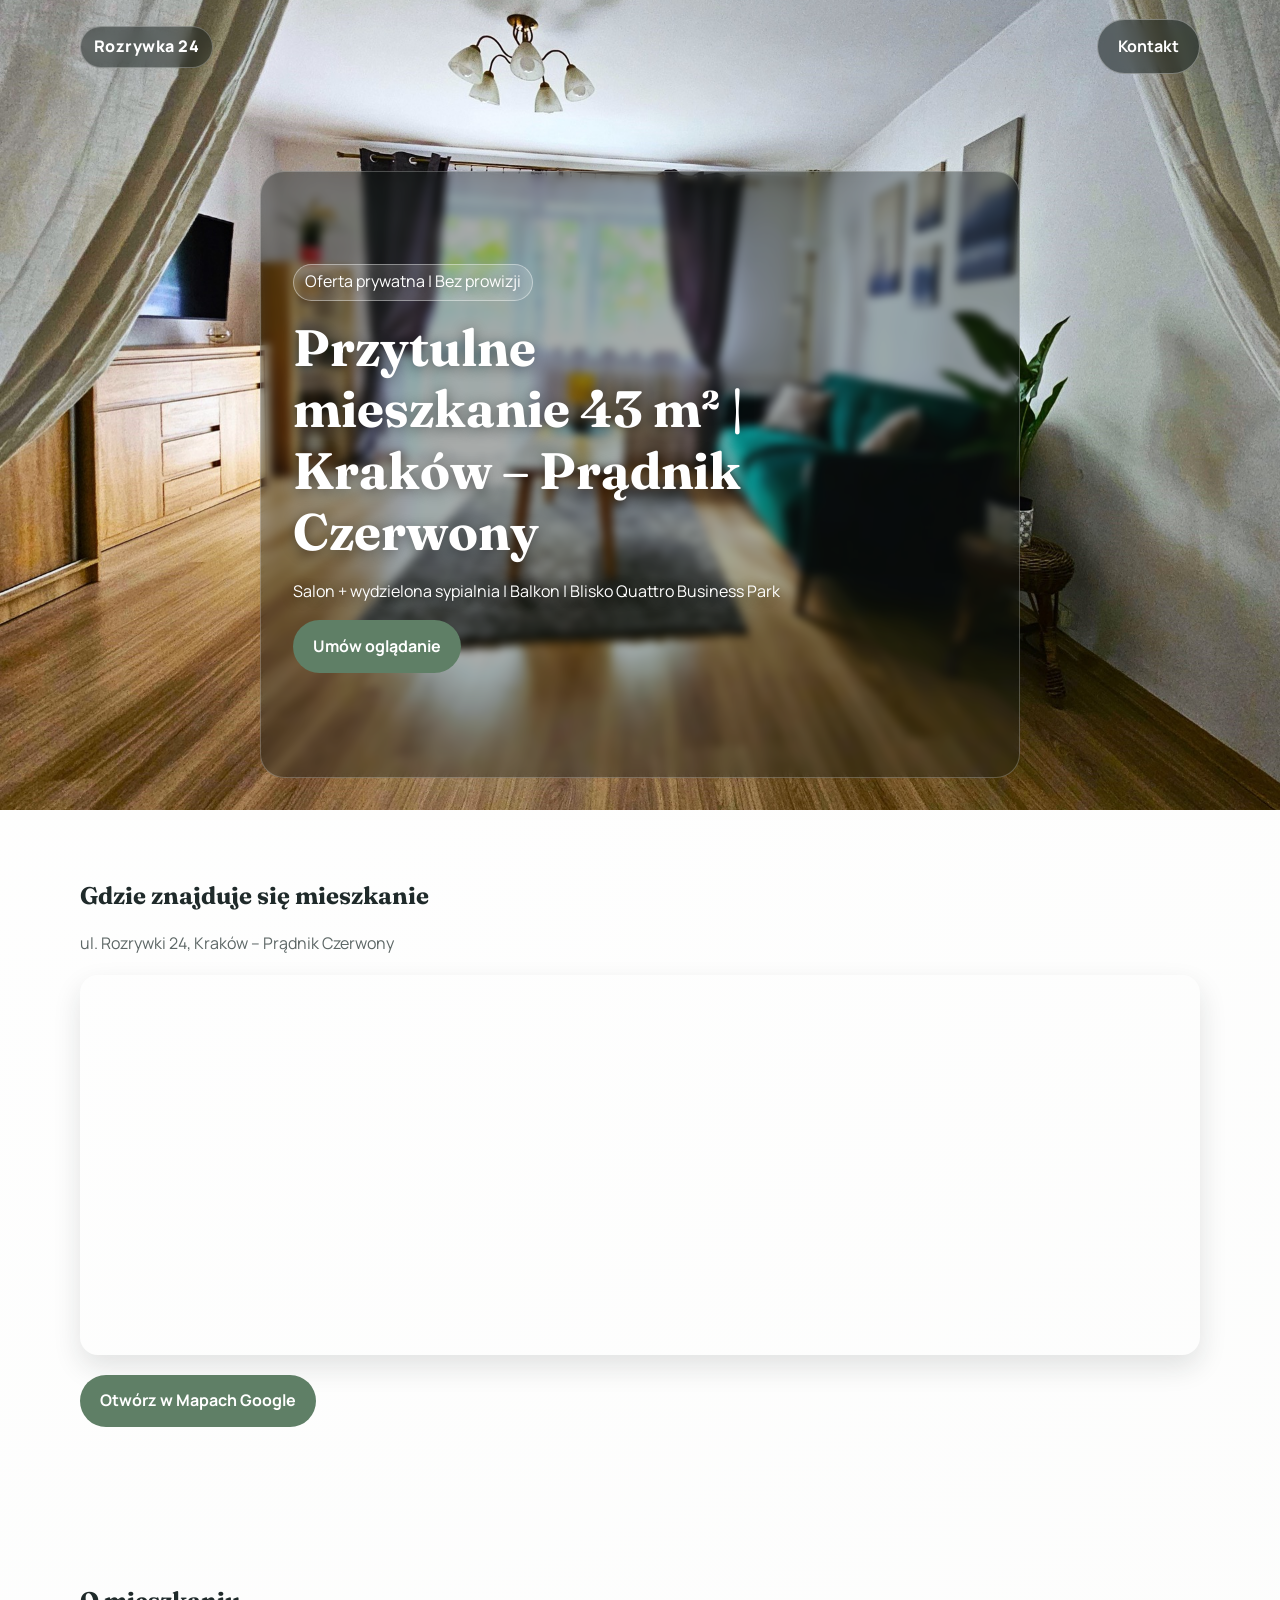
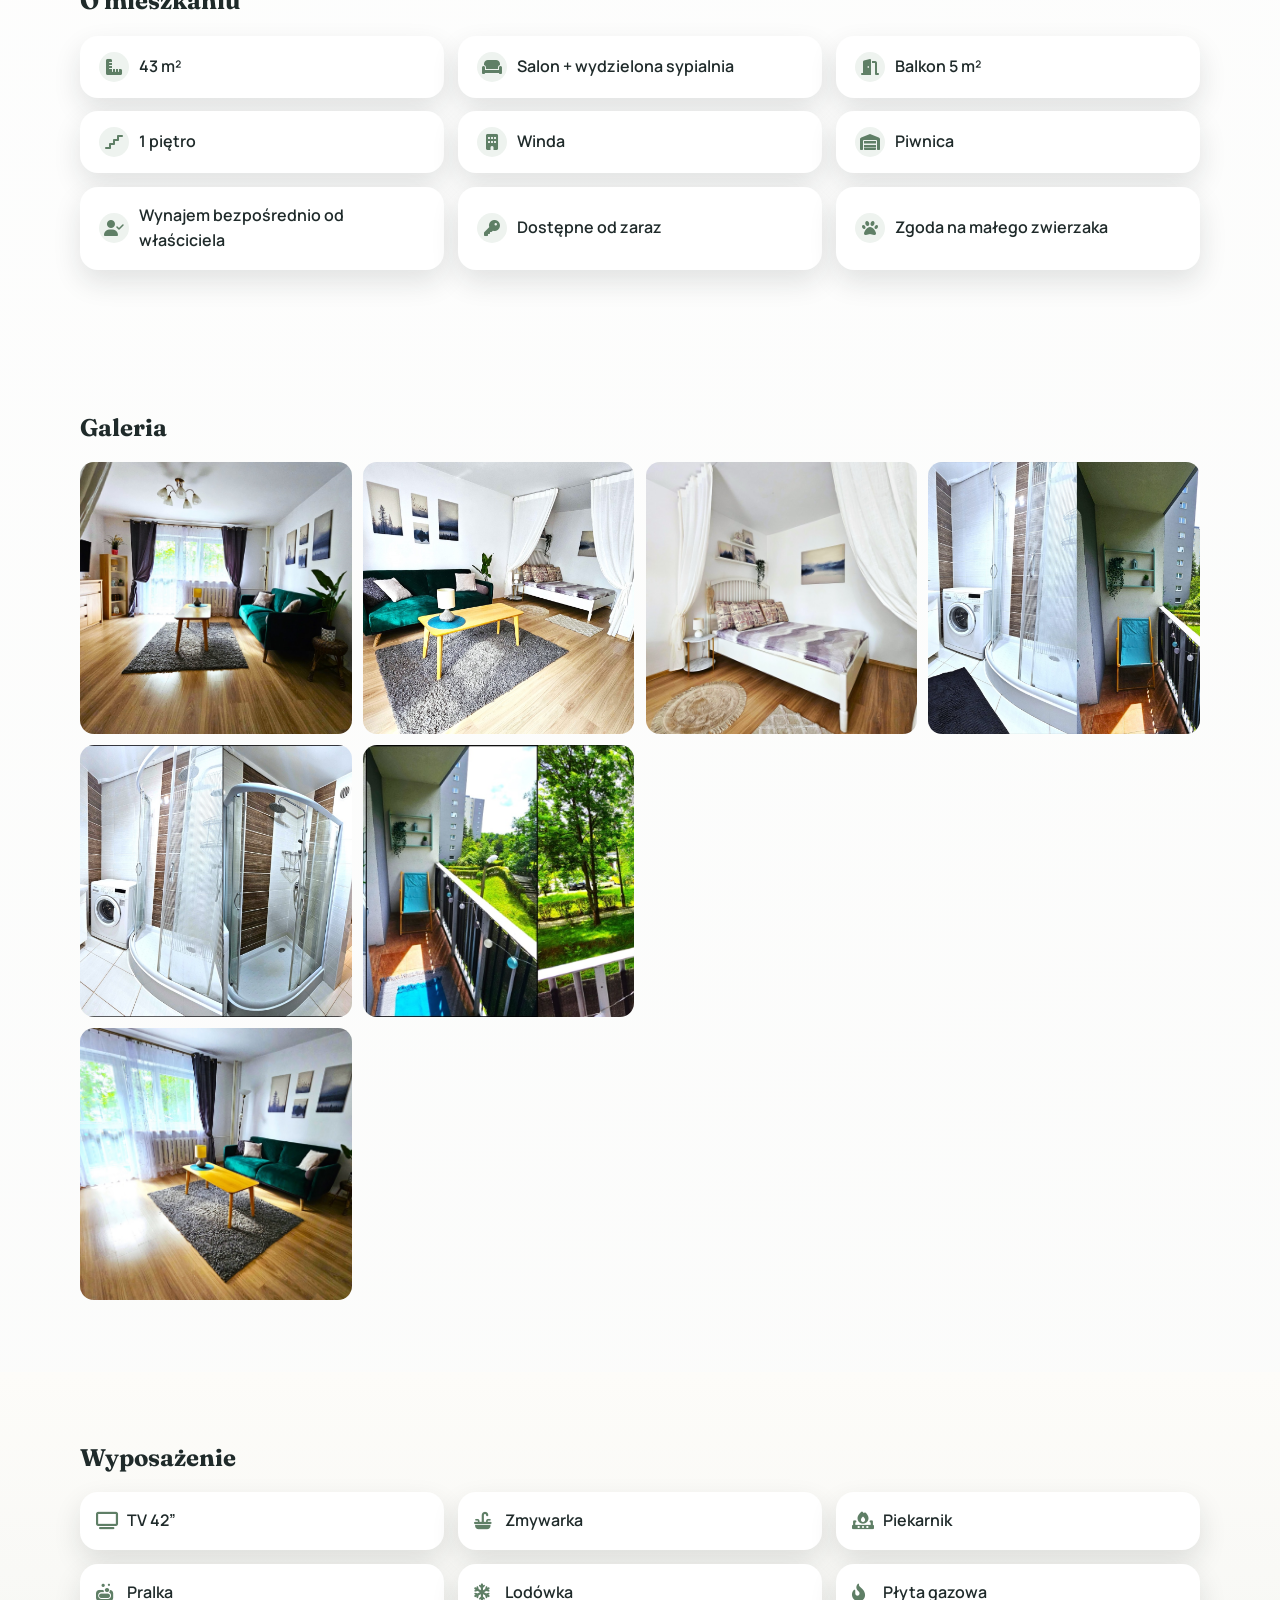
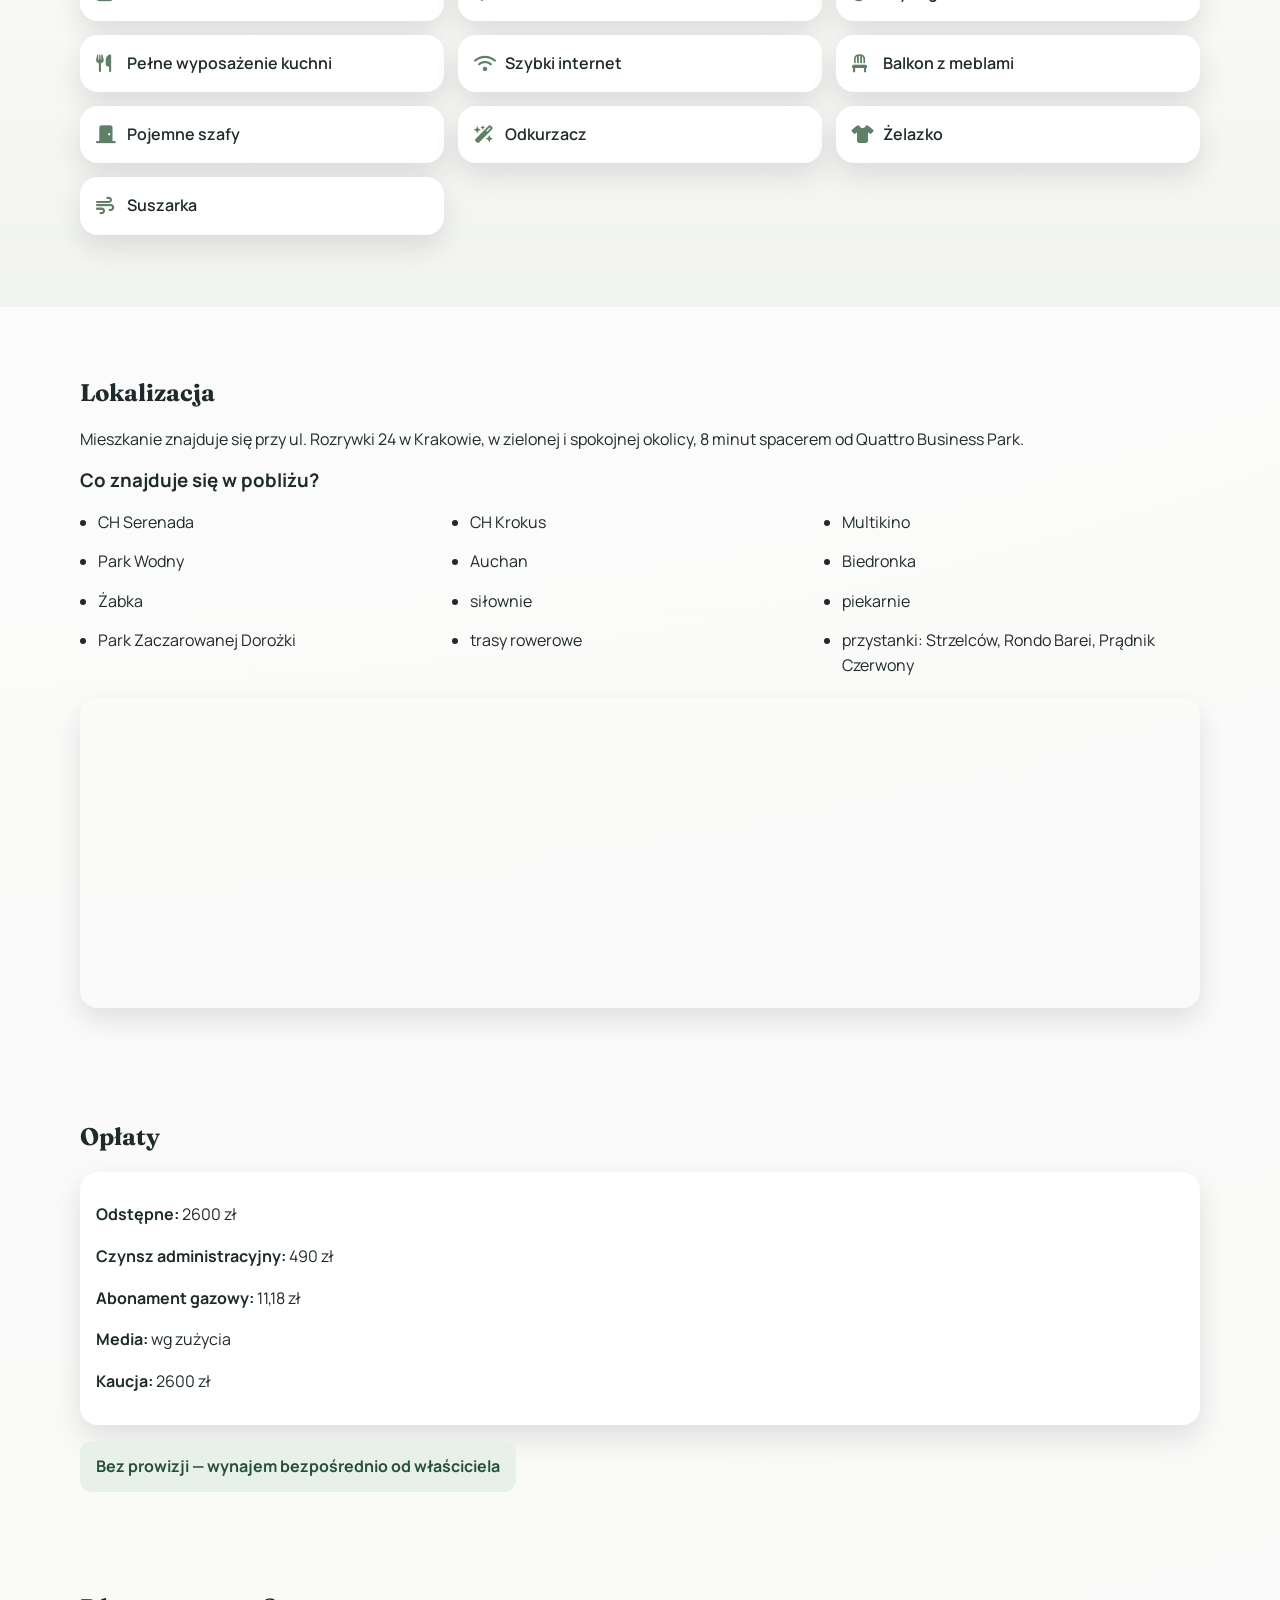
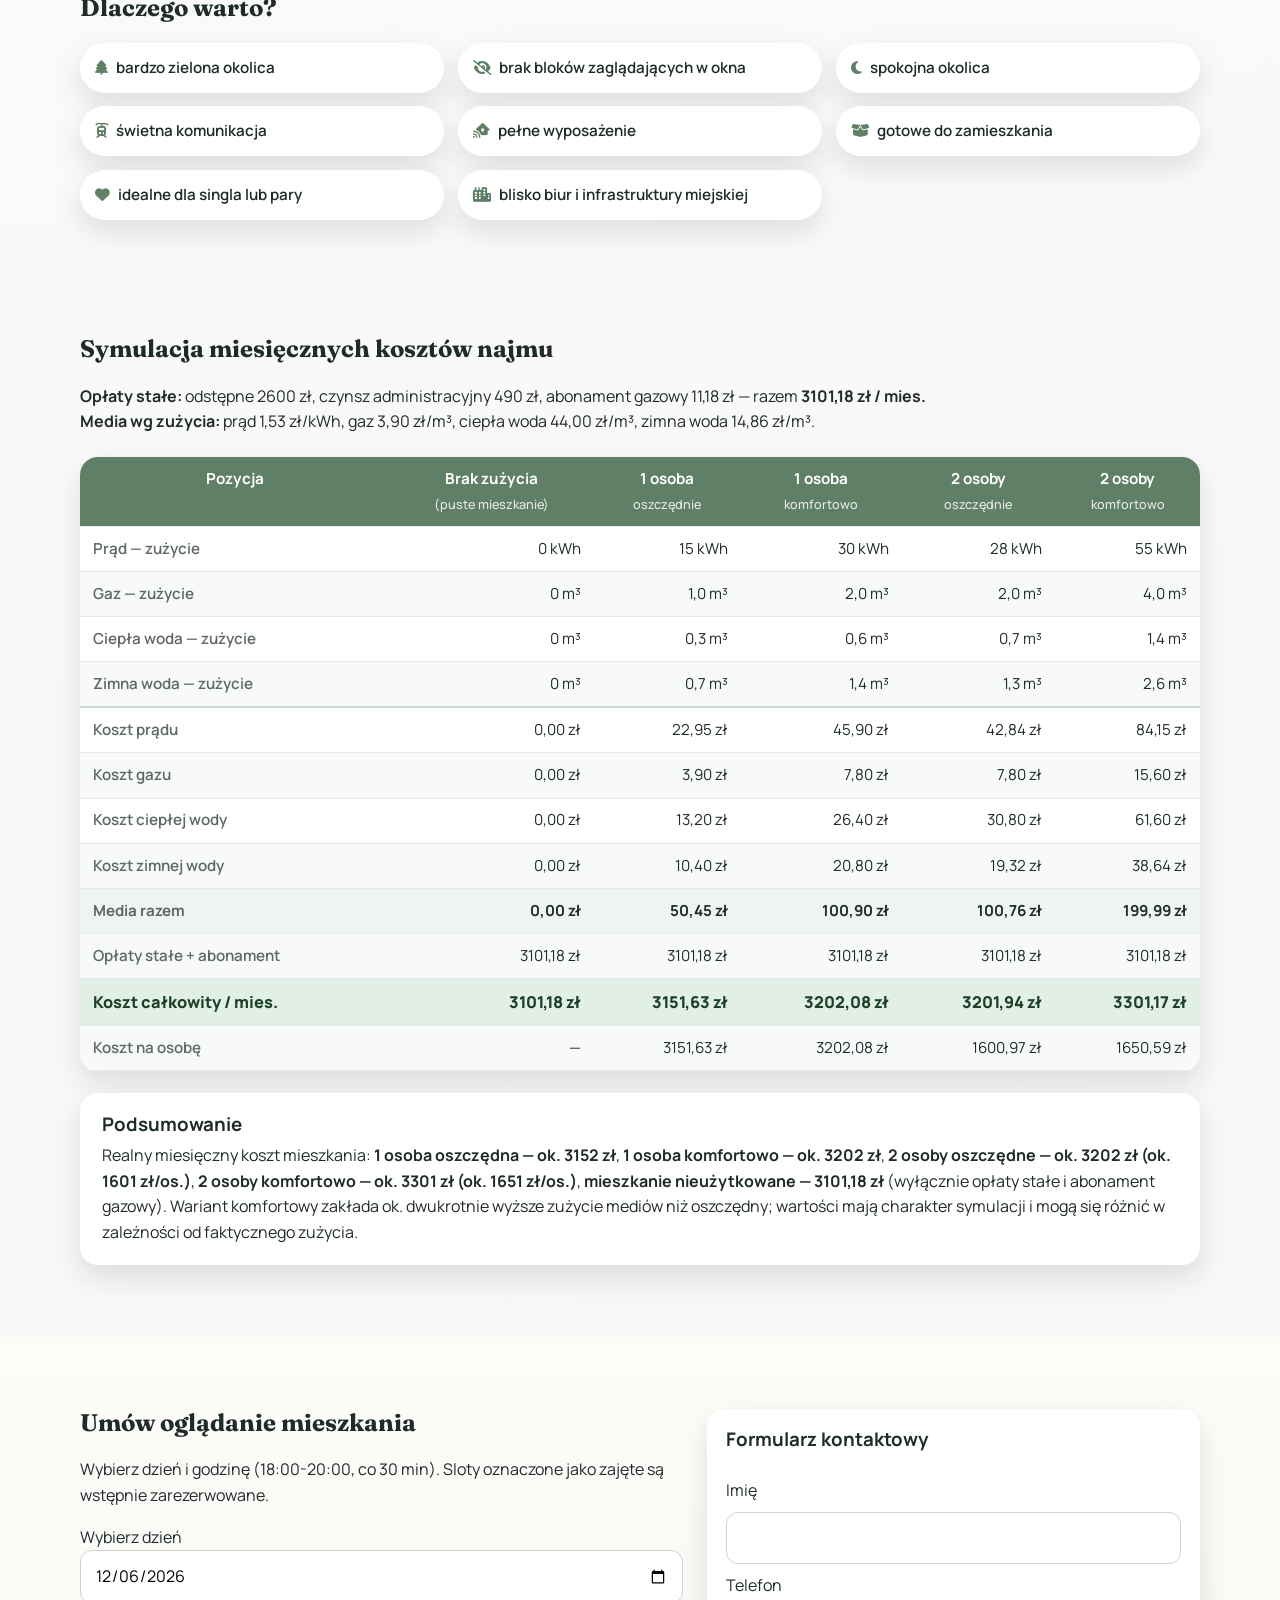
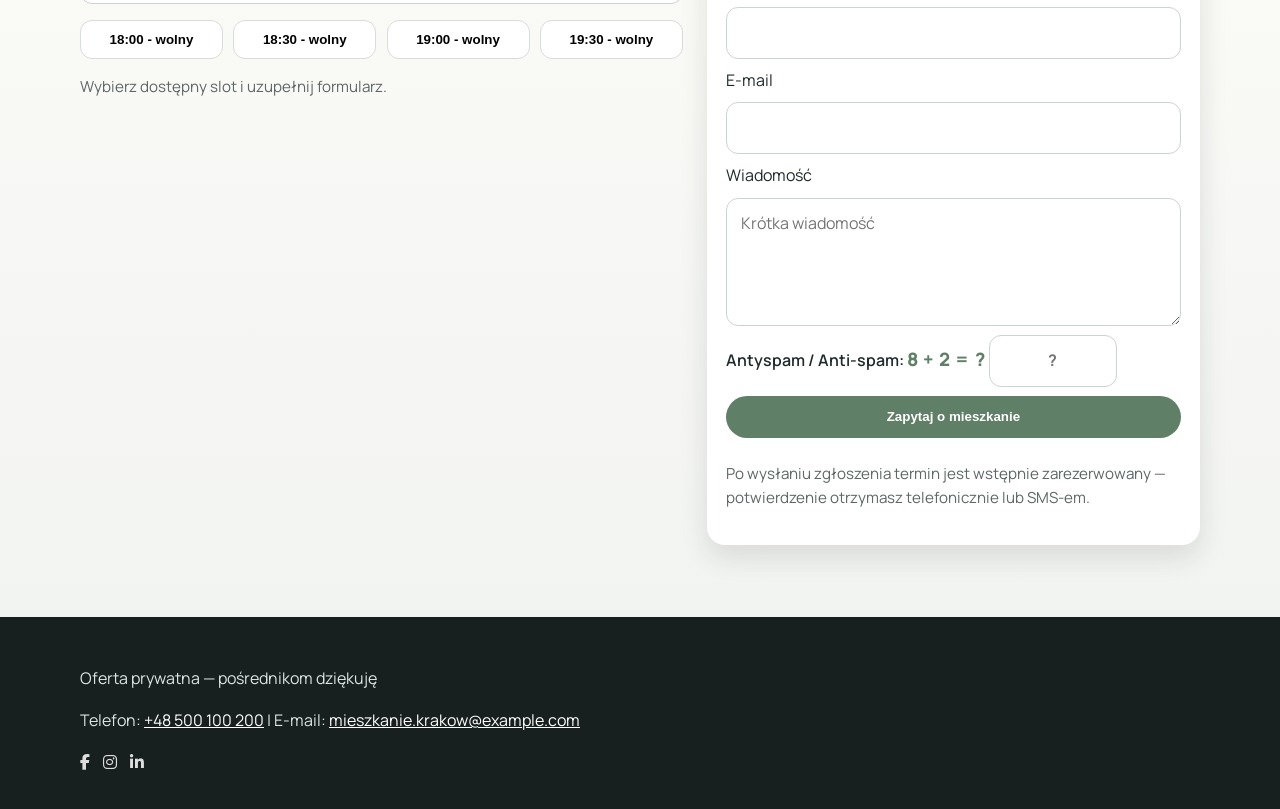
==== index.html @ 21df809d "Strona wynajmu mieszkania — Kraków, Prądnik Czerwony" ====
<!doctype html>
<html lang="pl">
<head>
  <meta charset="UTF-8" />
  <meta name="viewport" content="width=device-width, initial-scale=1" />
  <title>Przytulne mieszkanie 43 m² | Kraków – Prądnik Czerwony</title>
  <meta name="description" content="Nowoczesne mieszkanie 43 m² na wynajem w Krakowie, Prądnik Czerwony. Balkon, pełne wyposażenie, bez prowizji, blisko Quattro Business Park." />
  <meta name="keywords" content="wynajem mieszkania Kraków, Prądnik Czerwony, mieszkanie 43m2, bez prowizji, Quattro Business Park" />
  <meta name="theme-color" content="#5f7f66" />
  <link rel="icon" href="data:image/svg+xml,<svg xmlns='http://www.w3.org/2000/svg' viewBox='0 0 100 100'><rect width='100' height='100' rx='22' fill='%235f7f66'/><path d='M50 20 84 50H73V80H57V60H43V80H27V50H16Z' fill='white'/></svg>" />
  <meta property="og:type" content="website" />
  <meta property="og:locale" content="pl_PL" />
  <meta property="og:site_name" content="Mieszkanie na wynajem — Kraków, Prądnik Czerwony" />
  <meta property="og:title" content="Przytulne mieszkanie 43 m² | Kraków – Prądnik Czerwony" />
  <meta property="og:description" content="Nowoczesne mieszkanie 43 m² na wynajem w Krakowie, Prądnik Czerwony. Balkon, pełne wyposażenie, bez prowizji, blisko Quattro Business Park." />
  <meta property="og:image" content="https://rozrywka.github.io/assets/images/hero.jpg" />
  <meta name="twitter:card" content="summary_large_image" />
  <meta name="twitter:title" content="Przytulne mieszkanie 43 m² | Kraków – Prądnik Czerwony" />
  <meta name="twitter:description" content="Mieszkanie 43 m² na wynajem, Prądnik Czerwony — balkon, pełne wyposażenie, bez prowizji." />
  <meta name="twitter:image" content="https://rozrywka.github.io/assets/images/hero.jpg" />
  <link rel="preconnect" href="https://fonts.googleapis.com" />
  <link rel="preconnect" href="https://fonts.gstatic.com" crossorigin />
  <link href="https://fonts.googleapis.com/css2?family=Manrope:wght@400;500;600;700;800&family=Fraunces:opsz,wght@9..144,500;9..144,700&display=swap" rel="stylesheet" />
  <link rel="stylesheet" href="https://cdnjs.cloudflare.com/ajax/libs/font-awesome/6.5.2/css/all.min.css" />
  <link rel="stylesheet" href="https://unpkg.com/leaflet@1.9.4/dist/leaflet.css" integrity="sha256-p4NxAoJBhIIN+hmNHrzRCf9tD/miZyoHS5obTRR9BMY=" crossorigin="" />
  <script defer src="https://unpkg.com/leaflet@1.9.4/dist/leaflet.js" integrity="sha256-20nQCchB9co0qIjJZRGuk2/Z9VM+kNiyxNV1lvTlZBo=" crossorigin=""></script>
  <link rel="stylesheet" href="styles.css" />
  <script defer src="script.js"></script>
</head>
<body>
  <header class="hero" id="start">
    <div class="hero__overlay"></div>
    <img src="assets/images/hero.jpg" alt="Salon mieszkania na wynajem w Krakowie" class="hero__bg" loading="eager" decoding="async" fetchpriority="high" />
    <nav class="topbar container">
      <div class="brand">Rozrywka 24</div>
      <a class="btn btn--ghost" href="#kontakt">Kontakt</a>
    </nav>
    <div class="hero__content container fade-in">
      <p class="eyebrow">Oferta prywatna | Bez prowizji</p>
      <h1>Przytulne mieszkanie 43 m² | Kraków – Prądnik Czerwony</h1>
      <p>Salon + wydzielona sypialnia | Balkon | Blisko Quattro Business Park</p>
      <a class="btn" href="#rezerwacja">Umów oglądanie</a>
    </div>
  </header>

  <main>
    <section class="section container fade-in" id="mapa-google">
      <h2>Gdzie znajduje się mieszkanie</h2>
      <p>ul. Rozrywki 24, Kraków – Prądnik Czerwony</p>
      <div class="google-map">
        <iframe
          src="https://www.google.com/maps/embed?pb=!1m14!1m12!1m3!1d2500!2d19.9882!3d50.0932!2m3!1f0!2f0!3f0!3m2!1i1024!2i768!4f13.1!5e0!3m2!1spl!2spl!4v0"
          title="Mapa Google – ul. Rozrywki 24, Kraków"
          loading="lazy"
          referrerpolicy="no-referrer-when-downgrade"
          allowfullscreen></iframe>
      </div>
      <p><a class="btn" href="https://www.google.com/maps/search/?api=1&query=Rozrywki%2024%2C%20Krak%C3%B3w" target="_blank" rel="noopener">Otwórz w Mapach Google</a></p>
    </section>

    <section class="section container fade-in" id="mieszkanie">
      <h2>O mieszkaniu</h2>
      <div class="info-grid">
        <article><i class="fa-solid fa-ruler-combined"></i><span>43 m²</span></article>
        <article><i class="fa-solid fa-couch"></i><span>Salon + wydzielona sypialnia</span></article>
        <article><i class="fa-solid fa-door-open"></i><span>Balkon 5 m²</span></article>
        <article><i class="fa-solid fa-stairs"></i><span>1 piętro</span></article>
        <article><i class="fa-solid fa-building"></i><span>Winda</span></article>
        <article><i class="fa-solid fa-warehouse"></i><span>Piwnica</span></article>
        <article><i class="fa-solid fa-user-check"></i><span>Wynajem bezpośrednio od właściciela</span></article>
        <article><i class="fa-solid fa-key"></i><span>Dostępne od zaraz</span></article>
        <article><i class="fa-solid fa-paw"></i><span>Zgoda na małego zwierzaka</span></article>
      </div>
    </section>

    <section class="section container fade-in" id="galeria">
      <h2>Galeria</h2>
      <div class="gallery-grid">
        <button class="gallery-item" data-full="assets/images/hero.jpg"><img src="assets/images/hero.jpg" alt="Hero - salon" loading="lazy" decoding="async"></button>
        <button class="gallery-item" data-full="assets/images/salon.jpg"><img src="assets/images/salon.jpg" alt="Salon" loading="lazy" decoding="async"></button>
        <button class="gallery-item" data-full="assets/images/sypialnia.jpg"><img src="assets/images/sypialnia.jpg" alt="Sypialnia" loading="lazy" decoding="async"></button>
        <button class="gallery-item" data-full="assets/images/kuchnia.jpg"><img src="assets/images/kuchnia.jpg" alt="Kuchnia" loading="lazy" decoding="async"></button>
        <button class="gallery-item" data-full="assets/images/lazienka.jpg"><img src="assets/images/lazienka.jpg" alt="Łazienka" loading="lazy" decoding="async"></button>
        <button class="gallery-item" data-full="assets/images/balkon.jpg"><img src="assets/images/balkon.jpg" alt="Balkon" loading="lazy" decoding="async"></button>
        <button class="gallery-item" data-full="assets/images/przedpokoj.jpg"><img src="assets/images/przedpokoj.jpg" alt="Przedpokój" loading="lazy" decoding="async"></button>
        <button class="gallery-item" data-full="assets/images/okolica.jpg"><img src="assets/images/okolica.jpg" alt="Widok i okolica" loading="lazy" decoding="async"></button>
        <button class="gallery-item" data-full="assets/images/salon-2.jpg"><img src="assets/images/salon-2.jpg" alt="Salon ujęcie 2" loading="lazy" decoding="async"></button>
        <button class="gallery-item" data-full="assets/images/salon-3.jpg"><img src="assets/images/salon-3.jpg" alt="Salon ujęcie 3" loading="lazy" decoding="async"></button>
        <button class="gallery-item" data-full="assets/images/sypialnia-2.jpg"><img src="assets/images/sypialnia-2.jpg" alt="Sypialnia ujęcie 2" loading="lazy" decoding="async"></button>
        <button class="gallery-item" data-full="assets/images/kuchnia-2.jpg"><img src="assets/images/kuchnia-2.jpg" alt="Kuchnia ujęcie 2" loading="lazy" decoding="async"></button>
      </div>
    </section>

    <section class="section section--tint fade-in" id="wyposazenie">
      <div class="container">
        <h2>Wyposażenie</h2>
        <div class="cards-grid">
          <article class="card"><i class="fa-solid fa-tv"></i><span>TV 42”</span></article>
          <article class="card"><i class="fa-solid fa-sink"></i><span>Zmywarka</span></article>
          <article class="card"><i class="fa-solid fa-fire-burner"></i><span>Piekarnik</span></article>
          <article class="card"><i class="fa-solid fa-soap"></i><span>Pralka</span></article>
          <article class="card"><i class="fa-solid fa-snowflake"></i><span>Lodówka</span></article>
          <article class="card"><i class="fa-solid fa-fire-flame-curved"></i><span>Płyta gazowa</span></article>
          <article class="card"><i class="fa-solid fa-utensils"></i><span>Pełne wyposażenie kuchni</span></article>
          <article class="card"><i class="fa-solid fa-wifi"></i><span>Szybki internet</span></article>
          <article class="card"><i class="fa-solid fa-chair"></i><span>Balkon z meblami</span></article>
          <article class="card"><i class="fa-solid fa-door-closed"></i><span>Pojemne szafy</span></article>
          <article class="card"><i class="fa-solid fa-wand-magic-sparkles"></i><span>Odkurzacz</span></article>
          <article class="card"><i class="fa-solid fa-shirt"></i><span>Żelazko</span></article>
          <article class="card"><i class="fa-solid fa-wind"></i><span>Suszarka</span></article>
        </div>
      </div>
    </section>

    <section class="section container fade-in" id="lokalizacja">
      <h2>Lokalizacja</h2>
      <p>Mieszkanie znajduje się przy ul. Rozrywki 24 w Krakowie, w zielonej i spokojnej okolicy, 8 minut spacerem od Quattro Business Park.</p>
      <h3>Co znajduje się w pobliżu?</h3>
      <ul class="nearby-list">
        <li>CH Serenada</li><li>CH Krokus</li><li>Multikino</li><li>Park Wodny</li><li>Auchan</li><li>Biedronka</li>
        <li>Żabka</li><li>siłownie</li><li>piekarnie</li><li>Park Zaczarowanej Dorożki</li><li>trasy rowerowe</li>
        <li>przystanki: Strzelców, Rondo Barei, Prądnik Czerwony</li>
      </ul>
      <div id="map" class="map" role="region" aria-label="Mapa lokalizacji mieszkania i okolicznych punktów"></div>
    </section>

    <section class="section container fade-in" id="oplaty">
      <h2>Opłaty</h2>
      <div class="pricing">
        <p><strong>Odstępne:</strong> 2600 zł</p>
        <p><strong>Czynsz administracyjny:</strong> 490 zł</p>
        <p><strong>Abonament gazowy:</strong> 11,18 zł</p>
        <p><strong>Media:</strong> wg zużycia</p>
        <p><strong>Kaucja:</strong> 2600 zł</p>
      </div>
      <p class="badge">Bez prowizji — wynajem bezpośrednio od właściciela</p>
    </section>

    <section class="section container fade-in" id="dlaczego">
      <h2>Dlaczego warto?</h2>
      <div class="benefits">
        <span><i class="fa-solid fa-tree"></i>bardzo zielona okolica</span>
        <span><i class="fa-solid fa-eye-slash"></i>brak bloków zaglądających w okna</span>
        <span><i class="fa-solid fa-moon"></i>spokojna okolica</span>
        <span><i class="fa-solid fa-train-tram"></i>świetna komunikacja</span>
        <span><i class="fa-solid fa-house-signal"></i>pełne wyposażenie</span>
        <span><i class="fa-solid fa-box-open"></i>gotowe do zamieszkania</span>
        <span><i class="fa-solid fa-heart"></i>idealne dla singla lub pary</span>
        <span><i class="fa-solid fa-city"></i>blisko biur i infrastruktury miejskiej</span>
      </div>
    </section>

    <section class="section container fade-in" id="koszty">
      <h2>Symulacja miesięcznych kosztów najmu</h2>
      <p>
        <strong>Opłaty stałe:</strong> odstępne 2600 zł, czynsz administracyjny 490 zł, abonament gazowy 11,18 zł
        — razem <strong>3101,18 zł / mies.</strong><br />
        <strong>Media wg zużycia:</strong> prąd 1,53 zł/kWh, gaz 3,90 zł/m³, ciepła woda 44,00 zł/m³, zimna woda 14,86 zł/m³.
      </p>
      <div class="table-wrap">
        <table class="cost-table">
          <thead>
            <tr>
              <th>Pozycja</th>
              <th>Brak zużycia<br /><small>(puste mieszkanie)</small></th>
              <th>1 osoba<br /><small>oszczędnie</small></th>
              <th>1 osoba<br /><small>komfortowo</small></th>
              <th>2 osoby<br /><small>oszczędnie</small></th>
              <th>2 osoby<br /><small>komfortowo</small></th>
            </tr>
          </thead>
          <tbody>
            <tr><th>Prąd — zużycie</th><td>0 kWh</td><td>15 kWh</td><td>30 kWh</td><td>28 kWh</td><td>55 kWh</td></tr>
            <tr><th>Gaz — zużycie</th><td>0 m³</td><td>1,0 m³</td><td>2,0 m³</td><td>2,0 m³</td><td>4,0 m³</td></tr>
            <tr><th>Ciepła woda — zużycie</th><td>0 m³</td><td>0,3 m³</td><td>0,6 m³</td><td>0,7 m³</td><td>1,4 m³</td></tr>
            <tr><th>Zimna woda — zużycie</th><td>0 m³</td><td>0,7 m³</td><td>1,4 m³</td><td>1,3 m³</td><td>2,6 m³</td></tr>
            <tr class="row-sep"><th>Koszt prądu</th><td>0,00 zł</td><td>22,95 zł</td><td>45,90 zł</td><td>42,84 zł</td><td>84,15 zł</td></tr>
            <tr><th>Koszt gazu</th><td>0,00 zł</td><td>3,90 zł</td><td>7,80 zł</td><td>7,80 zł</td><td>15,60 zł</td></tr>
            <tr><th>Koszt ciepłej wody</th><td>0,00 zł</td><td>13,20 zł</td><td>26,40 zł</td><td>30,80 zł</td><td>61,60 zł</td></tr>
            <tr><th>Koszt zimnej wody</th><td>0,00 zł</td><td>10,40 zł</td><td>20,80 zł</td><td>19,32 zł</td><td>38,64 zł</td></tr>
            <tr class="row-media"><th>Media razem</th><td>0,00 zł</td><td>50,45 zł</td><td>100,90 zł</td><td>100,76 zł</td><td>199,99 zł</td></tr>
            <tr><th>Opłaty stałe + abonament</th><td>3101,18 zł</td><td>3101,18 zł</td><td>3101,18 zł</td><td>3101,18 zł</td><td>3101,18 zł</td></tr>
            <tr class="row-total"><th>Koszt całkowity / mies.</th><td>3101,18 zł</td><td>3151,63 zł</td><td>3202,08 zł</td><td>3201,94 zł</td><td>3301,17 zł</td></tr>
            <tr><th>Koszt na osobę</th><td>—</td><td>3151,63 zł</td><td>3202,08 zł</td><td>1600,97 zł</td><td>1650,59 zł</td></tr>
          </tbody>
        </table>
      </div>
      <div class="cost-summary">
        <h3>Podsumowanie</h3>
        <p>
          Realny miesięczny koszt mieszkania: <strong>1 osoba oszczędna — ok. 3152 zł</strong>,
          <strong>1 osoba komfortowo — ok. 3202 zł</strong>,
          <strong>2 osoby oszczędne — ok. 3202 zł (ok. 1601 zł/os.)</strong>,
          <strong>2 osoby komfortowo — ok. 3301 zł (ok. 1651 zł/os.)</strong>,
          <strong>mieszkanie nieużytkowane — 3101,18 zł</strong> (wyłącznie opłaty stałe i abonament gazowy).
          Wariant komfortowy zakłada ok. dwukrotnie wyższe zużycie mediów niż oszczędny; wartości mają charakter symulacji
          i mogą się różnić w zależności od faktycznego zużycia.
        </p>
      </div>
    </section>

    <section class="section section--tint fade-in" id="rezerwacja">
      <div class="container booking-layout">
        <div>
          <h2>Umów oglądanie mieszkania</h2>
          <p>Wybierz dzień i godzinę (18:00-20:00, co 30 min). Sloty oznaczone jako zajęte są wstępnie zarezerwowane.</p>
          <label for="visit-date">Wybierz dzień</label>
          <input type="date" id="visit-date" />
          <div id="slot-list" class="slots" aria-live="polite"></div>
          <p id="booking-status" class="booking-status"></p>
        </div>

        <form id="kontakt" class="form" method="POST">
          <h3>Formularz kontaktowy</h3>
          <input type="hidden" name="wybrany_termin" id="selected-slot-input" />
          <input type="hidden" name="_subject" id="subject-input" />
          <input type="hidden" name="link_potwierdzenia" id="confirm-link-input" />
          <input type="text" name="_gotcha" style="display:none" tabindex="-1" autocomplete="off" aria-hidden="true" />
          <label for="name">Imię</label>
          <input id="name" name="imie" type="text" required />
          <label for="phone">Telefon</label>
          <input id="phone" name="telefon" type="tel" required />
          <label for="email">E-mail</label>
          <input id="email" name="email" type="email" required />
          <label for="message">Wiadomość</label>
          <textarea id="message" name="wiadomosc" rows="4" placeholder="Krótka wiadomość"></textarea>
          <div class="captcha">
            <label for="captcha-input">Antyspam / Anti-spam: <span id="captcha-question" aria-live="polite">… + … = ?</span></label>
            <input id="captcha-input" inputmode="numeric" pattern="[0-9]*" autocomplete="off" required placeholder="?" />
          </div>
          <button class="btn" type="submit">Zapytaj o mieszkanie</button>
          <p id="form-status" class="form-status" role="status" aria-live="polite"></p>
          <p class="form-note">Po wysłaniu zgłoszenia termin jest wstępnie zarezerwowany — potwierdzenie otrzymasz telefonicznie lub SMS-em.</p>
        </form>
      </div>
    </section>
  </main>

  <footer class="footer">
    <div class="container">
      <p>Oferta prywatna — pośrednikom dziękuję</p>
      <p>Telefon: <a href="tel:+48500100200">+48 500 100 200</a> | E-mail: <a href="mailto:mieszkanie.krakow@example.com">mieszkanie.krakow@example.com</a></p>
      <div class="socials">
        <a href="#" aria-label="Facebook"><i class="fa-brands fa-facebook-f"></i></a>
        <a href="#" aria-label="Instagram"><i class="fa-brands fa-instagram"></i></a>
        <a href="#" aria-label="LinkedIn"><i class="fa-brands fa-linkedin-in"></i></a>
      </div>
    </div>
  </footer>

  <div class="lightbox" id="lightbox" aria-hidden="true">
    <button class="lightbox__close" id="lightbox-close" aria-label="Zamknij">×</button>
    <img id="lightbox-image" src="" alt="Powiększone zdjęcie" />
  </div>
</body>
</html>
---- styles.css ----
:root {
  --bg: #f6f7f5;
  --surface: #ffffff;
  --text: #1f2a2a;
  --muted: #5d6766;
  --accent: #5f7f66;
  --accent-2: #e8dfd2;
  --radius: 18px;
  --shadow: 0 12px 28px rgba(23, 35, 33, 0.12);
}
* { box-sizing: border-box; }
body {
  margin: 0;
  font-family: Manrope, sans-serif;
  color: var(--text);
  background: radial-gradient(circle at top left, #fff, var(--bg));
  line-height: 1.6;
}
img { max-width: 100%; display: block; }
.container { width: min(1120px, 92%); margin: 0 auto; }
.section { padding: 4.5rem 0; }
h1, h2, h3 { line-height: 1.2; margin-top: 0; }
h1, h2 { font-family: Fraunces, serif; }
.hero { min-height: 90vh; position: relative; display: grid; align-content: space-between; }
.hero__bg { position: absolute; inset: 0; width: 100%; height: 100%; object-fit: cover; }
.hero__overlay {
  position: absolute;
  inset: 0;
  background:
    radial-gradient(circle at 28% 35%, rgba(17, 26, 24, 0.62) 0%, rgba(17, 26, 24, 0.44) 32%, rgba(17, 26, 24, 0.22) 62%, rgba(17, 26, 24, 0.18) 100%),
    linear-gradient(115deg, rgba(17, 26, 24, 0.76), rgba(17, 26, 24, 0.34));
}
.topbar, .hero__content { position: relative; z-index: 2; }
.topbar { padding-top: 1.2rem; display: flex; justify-content: space-between; align-items: center; }
.brand {
  color: #fff;
  font-weight: 800;
  letter-spacing: .03em;
  background: rgba(15, 24, 22, 0.48);
  border: 1px solid rgba(255, 255, 255, 0.28);
  padding: .45rem .8rem;
  border-radius: 999px;
  backdrop-filter: blur(6px);
}
.hero__content {
  color: #fff;
  padding: 4.75rem 0 6.5rem;
  margin-bottom: 2rem;
  max-width: 760px;
  background: rgba(15, 24, 22, 0.36);
  border: 1px solid rgba(255, 255, 255, 0.24);
  border-radius: 24px;
  backdrop-filter: blur(4px);
  -webkit-backdrop-filter: blur(4px);
  padding-left: clamp(1rem, 3vw, 2rem);
  padding-right: clamp(1rem, 3vw, 2rem);
}
.hero__content h1 { font-size: clamp(1.8rem, 5vw, 3.2rem); margin-bottom: .8rem; max-width: 14ch; }
.hero__content h1,
.hero__content p {
  text-shadow: 0 2px 14px rgba(0, 0, 0, 0.48);
}
.eyebrow { display: inline-block; background: rgba(255, 255, 255, .15); border: 1px solid rgba(255,255,255,.4); padding: .3rem .7rem; border-radius: 999px; }
.btn {
  display: inline-block; border: none; border-radius: 999px; padding: .85rem 1.25rem;
  font-weight: 700; background: var(--accent); color: #fff; text-decoration: none; cursor: pointer;
  transition: transform .22s ease, box-shadow .22s ease, background .22s ease;
}
.btn:hover { transform: translateY(-2px); box-shadow: var(--shadow); background: #4e6d55; }
.btn--ghost { background: rgba(15,24,22,.52); border: 1px solid rgba(255,255,255,.34); backdrop-filter: blur(6px); }
.info-grid, .cards-grid, .benefits, .nearby-list { display: grid; gap: .85rem; }
.info-grid { grid-template-columns: 1fr; }
.info-grid article, .card, .pricing { background: var(--surface); border-radius: var(--radius); box-shadow: var(--shadow); }
.info-grid article { padding: 1rem 1.2rem; font-weight: 600; }
.info-grid article {
  display: flex;
  align-items: center;
  gap: .65rem;
}
.info-grid article i {
  width: 1.85rem;
  height: 1.85rem;
  border-radius: 999px;
  display: grid;
  place-items: center;
  background: #eef3ef;
  color: var(--accent);
  flex-shrink: 0;
}
.gallery-grid { display: grid; grid-template-columns: repeat(2, 1fr); gap: .7rem; }
.gallery-item { padding: 0; border: 0; background: none; border-radius: 14px; overflow: hidden; cursor: zoom-in; }
.gallery-item img { width: 100%; height: 100%; aspect-ratio: 1 / 1; object-fit: cover; transition: transform .25s ease; }
.gallery-item:hover img { transform: scale(1.05); }
.section--tint { background: linear-gradient(180deg, #fdfcf9, #f2f4f1); }
.cards-grid { grid-template-columns: repeat(2, 1fr); }
.card { padding: 1rem; display: flex; gap: .75rem; align-items: center; font-weight: 600; }
.card i { color: var(--accent); font-size: 1.1rem; width: 1.2rem; }
.nearby-list { grid-template-columns: repeat(2, 1fr); padding-left: 1.1rem; }
.map { margin-top: 1.2rem; border: 0; width: 100%; min-height: 310px; border-radius: var(--radius); box-shadow: var(--shadow); }
.google-map { margin: 1.2rem 0; border-radius: var(--radius); overflow: hidden; box-shadow: var(--shadow); }
.google-map iframe { display: block; width: 100%; height: 380px; border: 0; }
#mapa-google p { color: var(--muted); }
.map .leaflet-popup-content-wrapper {
  border-radius: 12px;
}
.map .leaflet-popup-content {
  font-family: Manrope, sans-serif;
}
.custom-poi-icon {
  width: 30px;
  height: 30px;
  border-radius: 999px;
  background: #fff;
  border: 2px solid var(--accent);
  color: var(--accent);
  display: grid;
  place-items: center;
  box-shadow: 0 6px 16px rgba(17, 26, 24, 0.26);
}
.custom-poi-icon i {
  font-size: 13px;
}
.pricing { padding: 1.2rem; }
.badge { margin-top: 1rem; background: #e7f1e9; color: #275038; padding: .8rem 1rem; border-radius: 12px; font-weight: 700; display: inline-block; }
.benefits { grid-template-columns: repeat(2, 1fr); }
.benefits span { background: var(--surface); padding: .8rem .95rem; border-radius: 999px; box-shadow: var(--shadow); font-weight: 600; font-size: .95rem; display: flex; gap: .5rem; align-items: center; }
.benefits span i { color: var(--accent); font-size: .92rem; }
#oplaty.section { padding: 2.7rem 0; }
#dlaczego.section { padding: 2.7rem 0; }
#oplaty .pricing { padding: .9rem 1rem; }
.booking-layout { display: grid; gap: 1.5rem; }
.slots { display: grid; grid-template-columns: repeat(2, minmax(0, 1fr)); gap: .65rem; margin: 1rem 0; }
.slot-btn { border: 1px solid #d7dddc; border-radius: 12px; padding: .7rem .4rem; background: #fff; font-weight: 700; cursor: pointer; }
.slot-btn:hover { border-color: var(--accent); }
.slot-btn.selected { background: var(--accent); color: #fff; border-color: var(--accent); }
.slot-btn.busy { opacity: .48; cursor: not-allowed; }
.form { background: var(--surface); box-shadow: var(--shadow); border-radius: var(--radius); padding: 1.2rem; display: grid; gap: .55rem; }
input, textarea { width: 100%; border: 1px solid #ccd4d3; border-radius: 12px; padding: .76rem .85rem; font: inherit; }
input:focus, textarea:focus { outline: 2px solid #bed2c4; border-color: var(--accent); }
.booking-status, .form-note { color: var(--muted); font-size: .95rem; }
.footer { background: #17201f; color: #dde5e3; padding: 2.1rem 0; }
.footer a { color: #fff; }
.socials { display: flex; gap: .8rem; }
.socials a { color: #fff; opacity: .85; }
.lightbox { position: fixed; inset: 0; display: none; background: rgba(8, 14, 13, .92); z-index: 100; justify-content: center; align-items: center; padding: 1rem; }
.lightbox.active { display: flex; }
.lightbox img { width: min(96vw, 1200px); max-height: 88vh; object-fit: contain; border-radius: 14px; }
.lightbox__close { position: absolute; top: 14px; right: 16px; background: transparent; border: 0; color: #fff; font-size: 2rem; cursor: pointer; }
.fade-in { opacity: 0; transform: translateY(18px); transition: opacity .6s ease, transform .6s ease; }
.fade-in.visible { opacity: 1; transform: translateY(0); }
@media (min-width: 760px) {
  .info-grid, .cards-grid, .benefits, .booking-layout { grid-template-columns: repeat(3, 1fr); }
  .booking-layout { grid-template-columns: 1.1fr .9fr; }
  .gallery-grid { grid-template-columns: repeat(4, 1fr); }
  .nearby-list { grid-template-columns: repeat(3, 1fr); }
  .slots { grid-template-columns: repeat(4, minmax(0, 1fr)); }
}

/* === Symulacja kosztów najmu === */
.table-wrap { overflow-x: auto; margin: 1.4rem 0; border-radius: var(--radius); box-shadow: var(--shadow); }
.cost-table { width: 100%; border-collapse: collapse; background: var(--surface); font-size: .95rem; min-width: 640px; }
.cost-table th, .cost-table td { padding: .62rem .8rem; text-align: right; border-bottom: 1px solid #e4e9e7; }
.cost-table thead th { background: var(--accent); color: #fff; text-align: center; vertical-align: top; }
.cost-table thead small { font-weight: 500; opacity: .85; }
.cost-table tbody th { text-align: left; font-weight: 600; color: var(--muted); white-space: nowrap; }
.cost-table tbody tr:nth-child(even) { background: #f7faf8; }
.cost-table .row-sep th, .cost-table .row-sep td { border-top: 2px solid #cdd8d2; }
.cost-table .row-media th, .cost-table .row-media td { font-weight: 700; background: #eef5f0; }
.cost-table .row-total th, .cost-table .row-total td { font-weight: 800; background: #e2efe6; color: #1d4028; font-size: 1.02rem; }
.cost-summary { background: var(--surface); border-radius: var(--radius); box-shadow: var(--shadow); padding: 1.2rem 1.4rem; }
.cost-summary h3 { margin-bottom: .5rem; }
.cost-summary p { margin: 0; }

/* === Captcha i status formularza === */
.captcha label { font-weight: 600; }
#captcha-question { font-weight: 800; font-size: 1.15rem; color: var(--accent); letter-spacing: .04em; }
#captcha-input { max-width: 8rem; text-align: center; font-weight: 700; }
.form-status { display: none; margin: .3rem 0 0; padding: .85rem 1rem; border-radius: 12px; font-weight: 700; font-size: .98rem; }
.form-status.success { display: block; background: #e2f3e6; color: #1d5a2e; border: 1px solid #9fd0ab; }
.form-status.error { display: block; background: #fdeaea; color: #8c2424; border: 1px solid #eaacac; }
.form-status.pending { display: block; background: #fff7e3; color: #6e5413; border: 1px solid #e8d391; }

@media (prefers-reduced-motion: reduce) {
  *, *::before, *::after {
    animation-duration: .001ms !important;
    animation-iteration-count: 1 !important;
    transition-duration: .001ms !important;
    scroll-behavior: auto !important;
  }
  .fade-in { opacity: 1 !important; transform: none !important; }
}
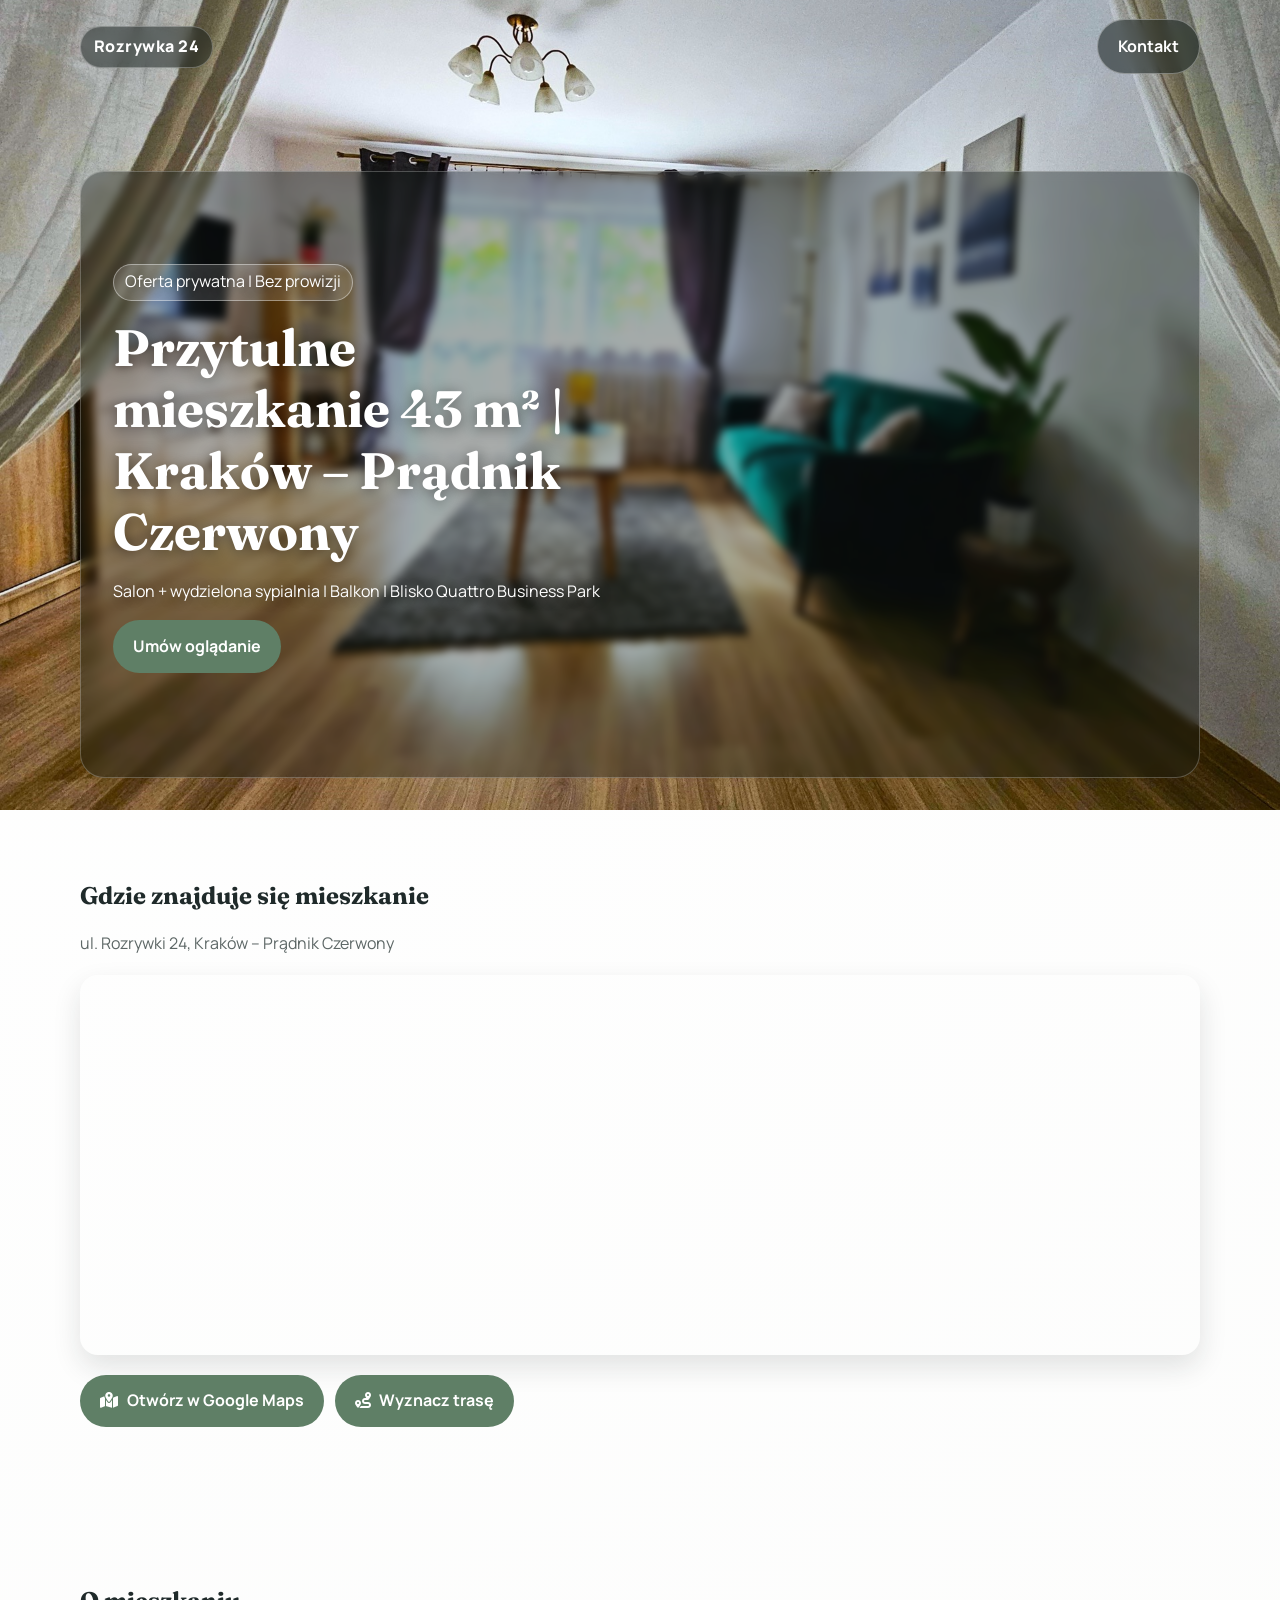
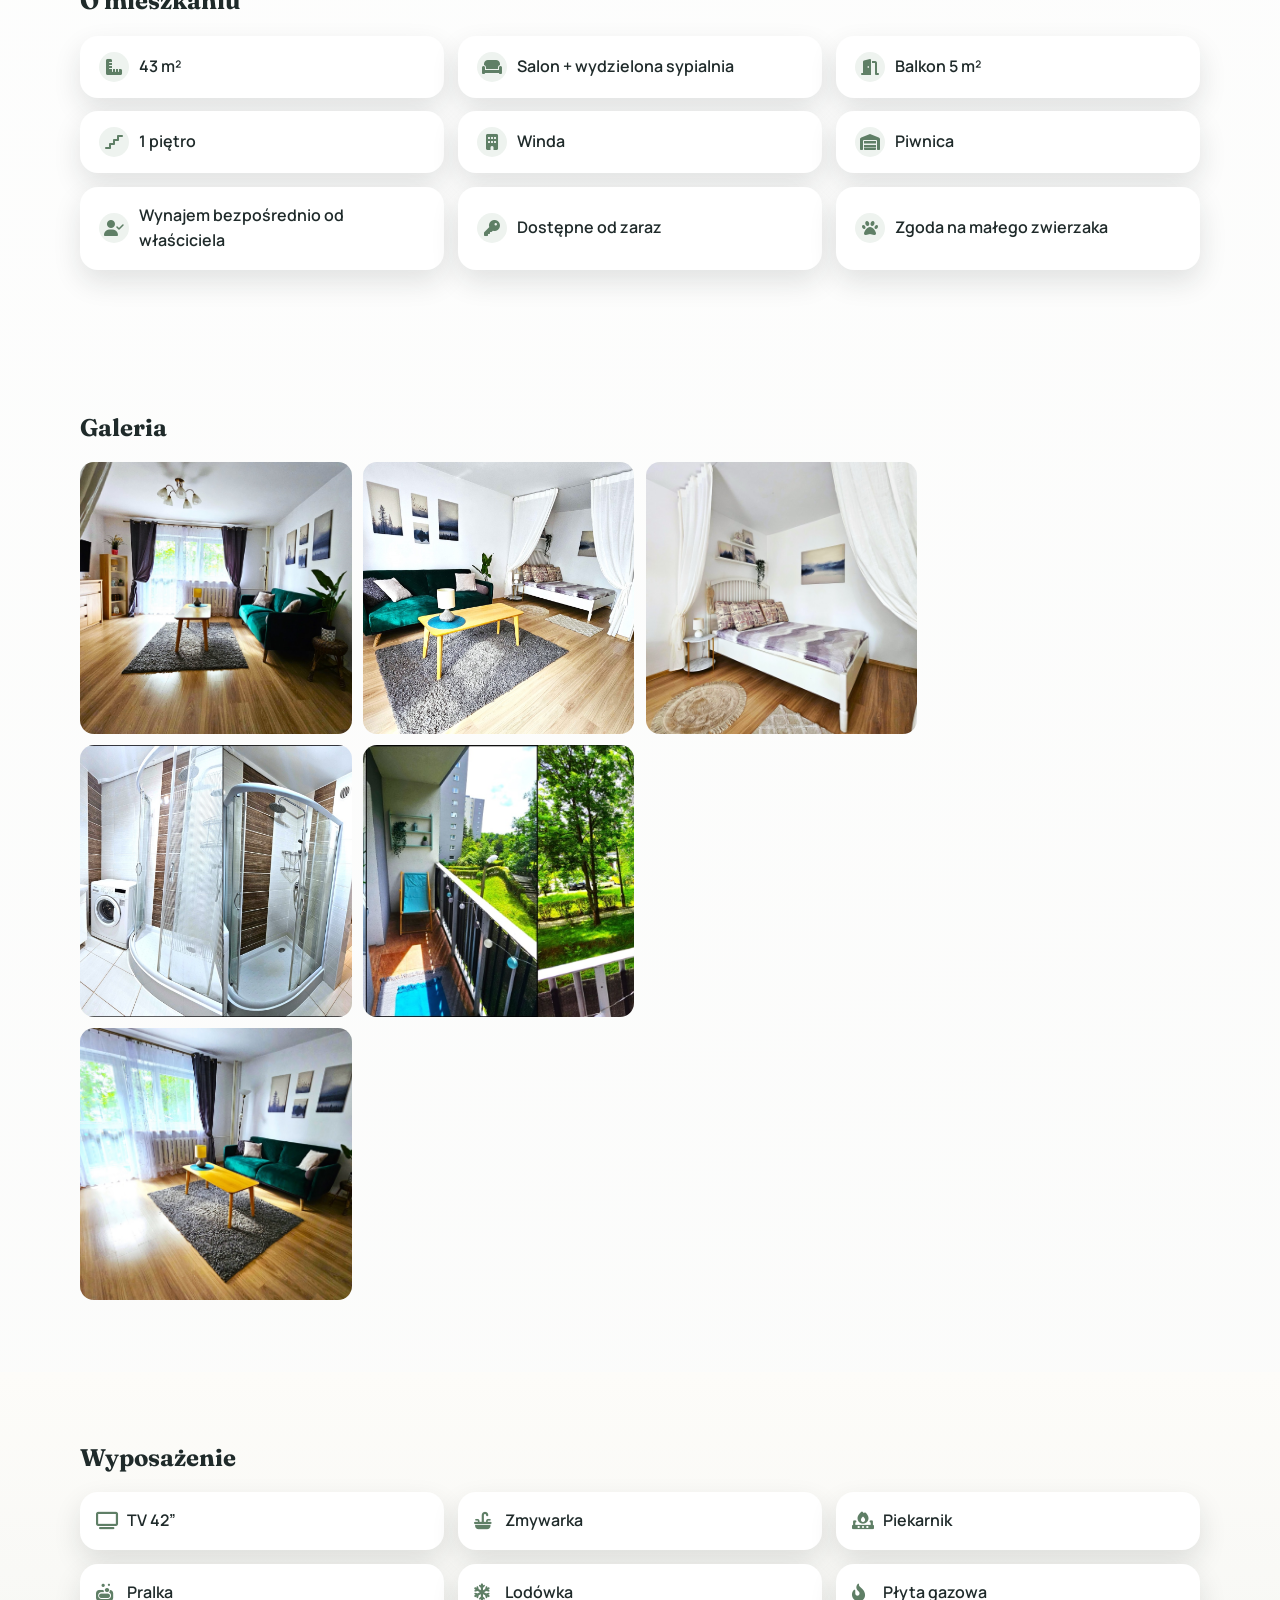
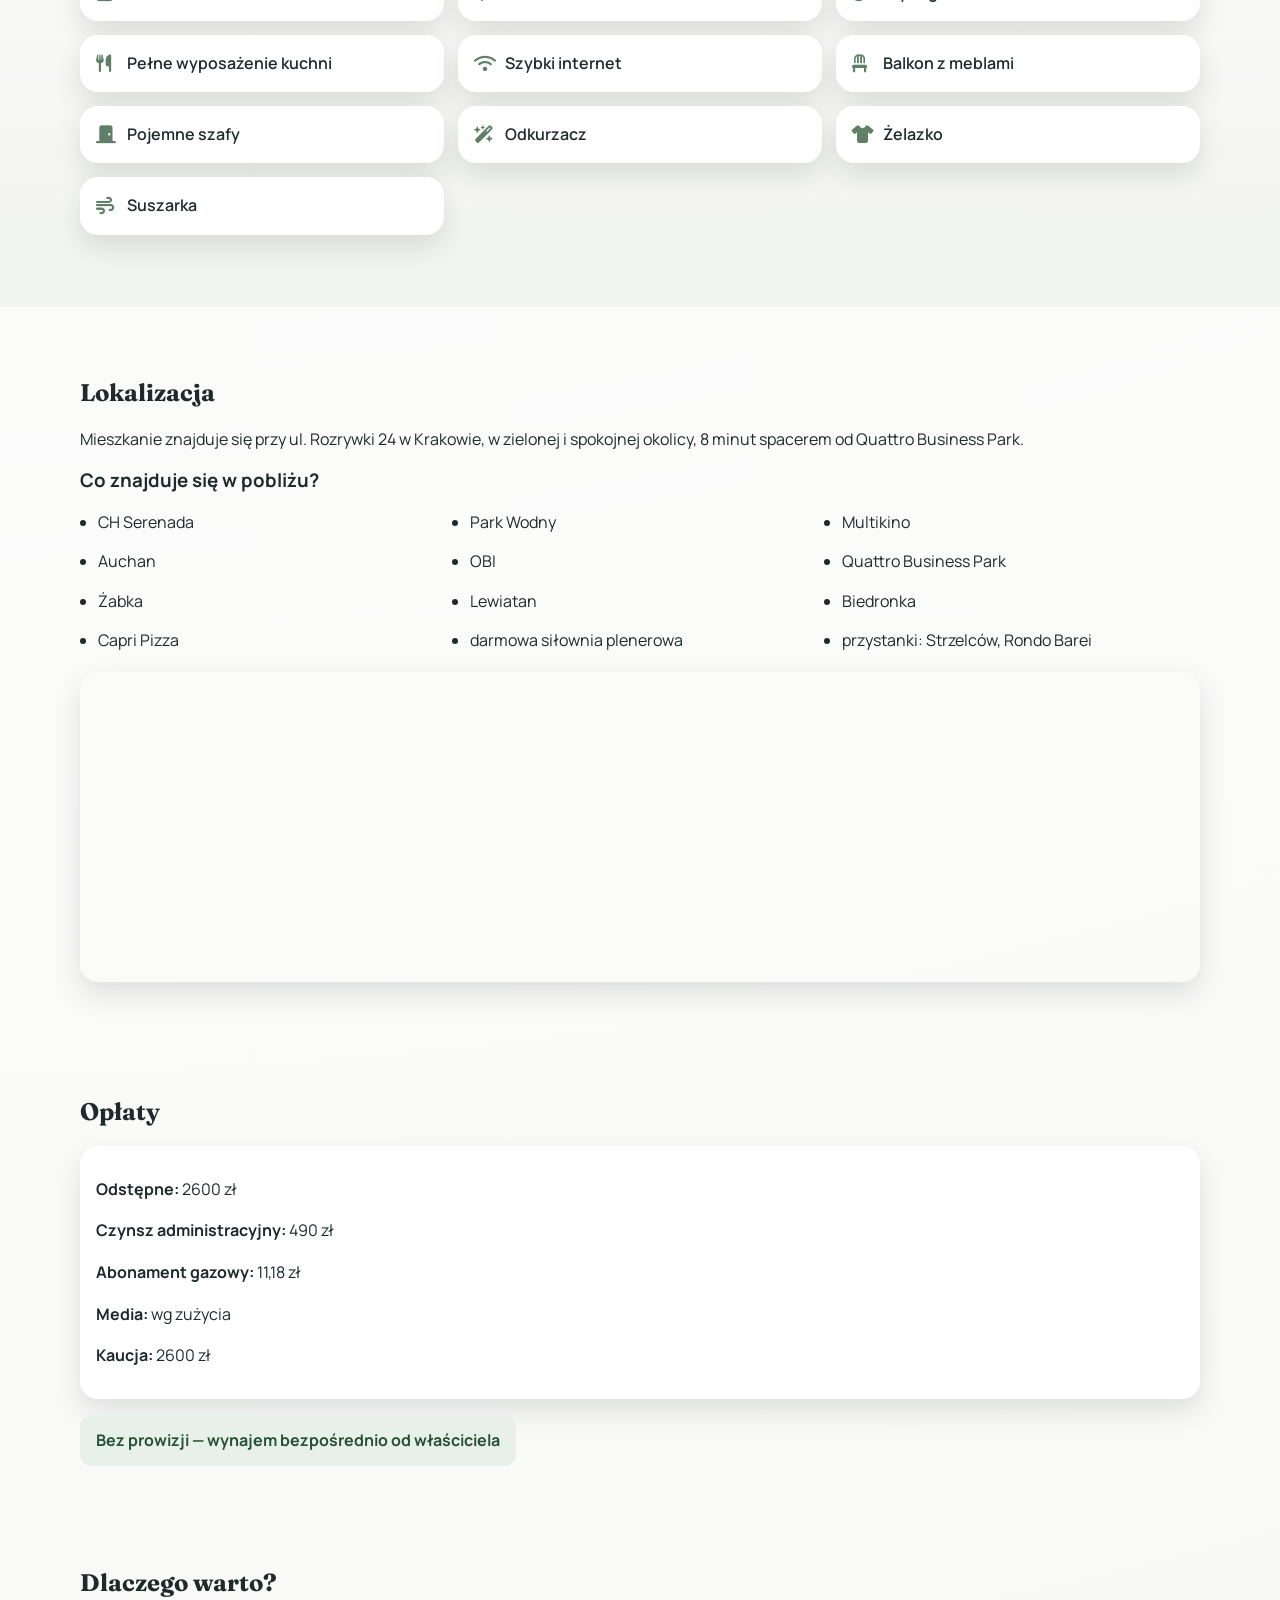
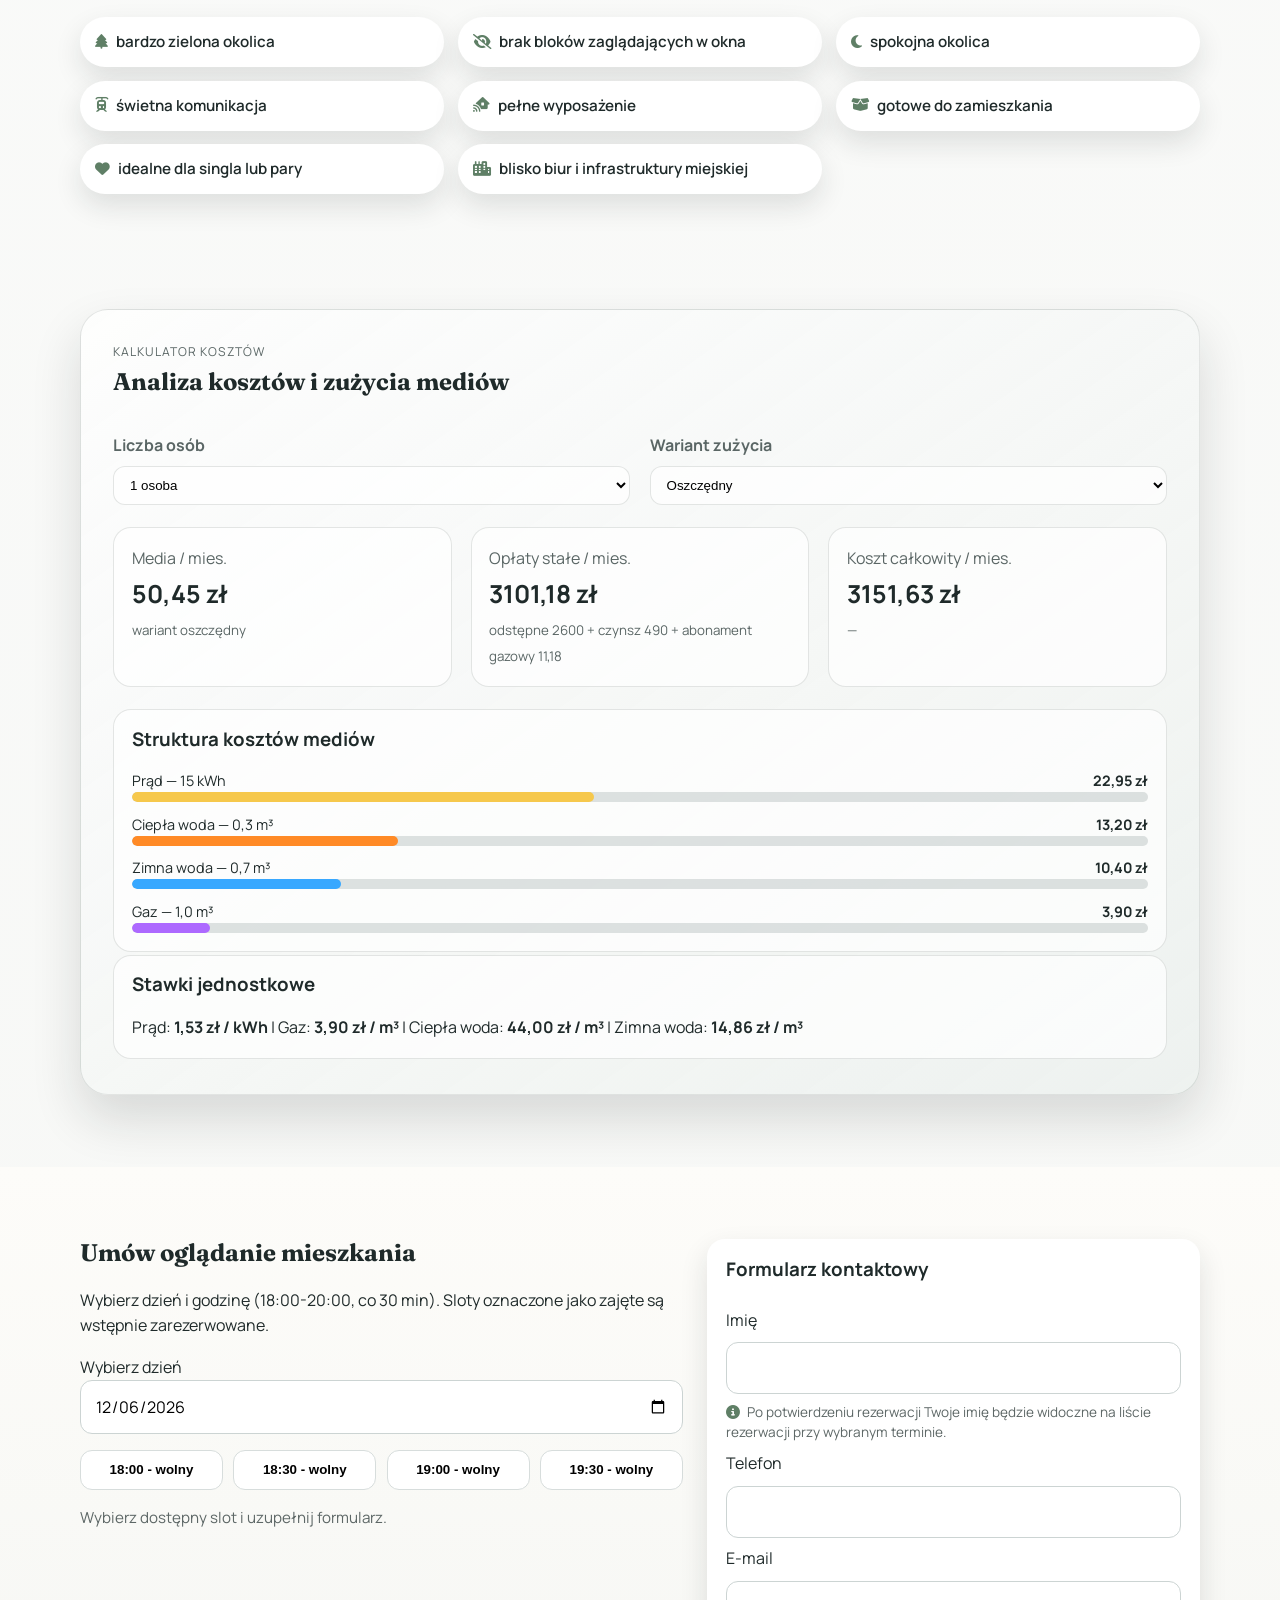
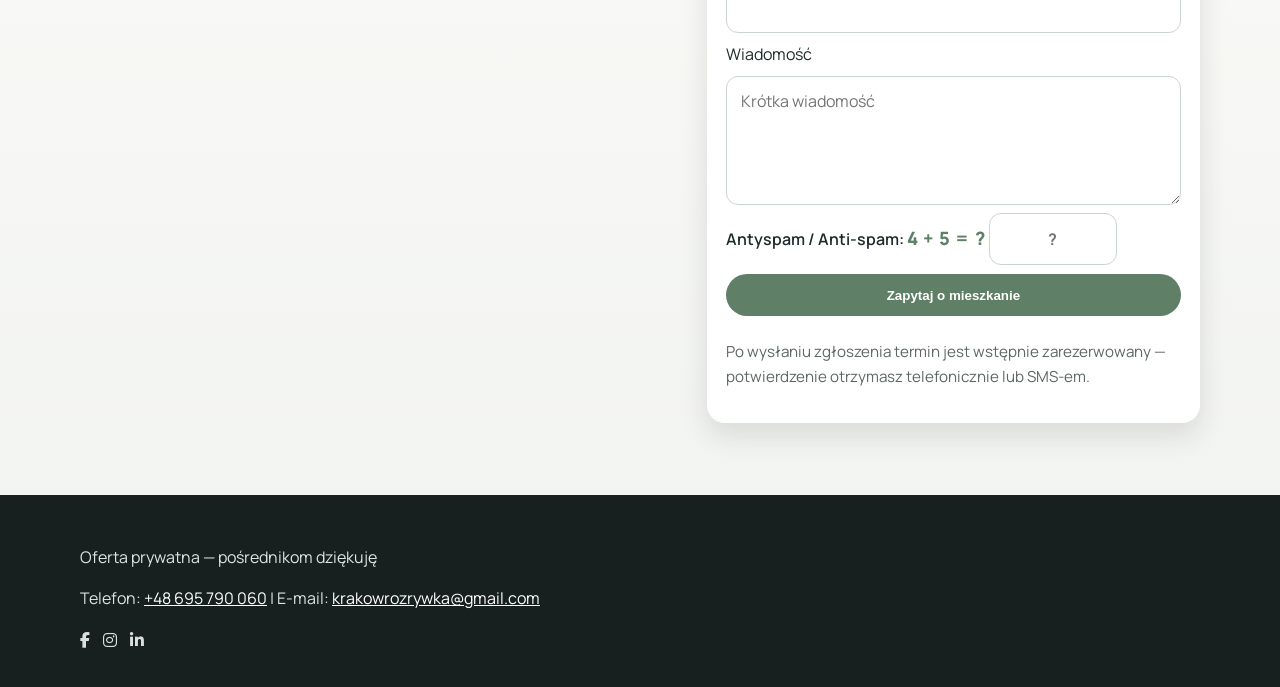
==== commit 1b4fffe5: "Interaktywny kalkulator kosztów, mapa z POI i trasą, poprawki UX i dane kontaktowe" ====
--- a/index.html
+++ b/index.html
@@ -49,13 +49,16 @@
       <p>ul. Rozrywki 24, Kraków – Prądnik Czerwony</p>
       <div class="google-map">
         <iframe
-          src="https://www.google.com/maps/embed?pb=!1m14!1m12!1m3!1d2500!2d19.9882!3d50.0932!2m3!1f0!2f0!3f0!3m2!1i1024!2i768!4f13.1!5e0!3m2!1spl!2spl!4v0"
+          src="https://maps.google.com/maps?q=50.09270884862374,19.97626877081445&z=16&hl=pl&output=embed"
           title="Mapa Google – ul. Rozrywki 24, Kraków"
           loading="lazy"
           referrerpolicy="no-referrer-when-downgrade"
           allowfullscreen></iframe>
       </div>
-      <p><a class="btn" href="https://www.google.com/maps/search/?api=1&query=Rozrywki%2024%2C%20Krak%C3%B3w" target="_blank" rel="noopener">Otwórz w Mapach Google</a></p>
+      <p class="map-actions">
+        <a class="btn" href="https://www.google.com/maps/search/?api=1&query=50.09270884862374%2C19.97626877081445" target="_blank" rel="noopener"><i class="fa-solid fa-map-location-dot"></i> Otwórz w Google Maps</a>
+        <a class="btn" href="https://www.google.com/maps/dir/?api=1&destination=50.09270884862374%2C19.97626877081445" target="_blank" rel="noopener"><i class="fa-solid fa-route"></i> Wyznacz trasę</a>
+      </p>
     </section>
 
     <section class="section container fade-in" id="mieszkanie">
@@ -117,9 +120,10 @@
       <p>Mieszkanie znajduje się przy ul. Rozrywki 24 w Krakowie, w zielonej i spokojnej okolicy, 8 minut spacerem od Quattro Business Park.</p>
       <h3>Co znajduje się w pobliżu?</h3>
       <ul class="nearby-list">
-        <li>CH Serenada</li><li>CH Krokus</li><li>Multikino</li><li>Park Wodny</li><li>Auchan</li><li>Biedronka</li>
-        <li>Żabka</li><li>siłownie</li><li>piekarnie</li><li>Park Zaczarowanej Dorożki</li><li>trasy rowerowe</li>
-        <li>przystanki: Strzelców, Rondo Barei, Prądnik Czerwony</li>
+        <li>CH Serenada</li><li>Park Wodny</li><li>Multikino</li><li>Auchan</li><li>OBI</li>
+        <li>Quattro Business Park</li><li>Żabka</li><li>Lewiatan</li><li>Biedronka</li><li>Capri Pizza</li>
+        <li>darmowa siłownia plenerowa</li>
+        <li>przystanki: Strzelców, Rondo Barei</li>
       </ul>
       <div id="map" class="map" role="region" aria-label="Mapa lokalizacji mieszkania i okolicznych punktów"></div>
     </section>
@@ -151,51 +155,45 @@
     </section>
 
     <section class="section container fade-in" id="koszty">
-      <h2>Symulacja miesięcznych kosztów najmu</h2>
-      <p>
-        <strong>Opłaty stałe:</strong> odstępne 2600 zł, czynsz administracyjny 490 zł, abonament gazowy 11,18 zł
-        — razem <strong>3101,18 zł / mies.</strong><br />
-        <strong>Media wg zużycia:</strong> prąd 1,53 zł/kWh, gaz 3,90 zł/m³, ciepła woda 44,00 zł/m³, zimna woda 14,86 zł/m³.
-      </p>
-      <div class="table-wrap">
-        <table class="cost-table">
-          <thead>
-            <tr>
-              <th>Pozycja</th>
-              <th>Brak zużycia<br /><small>(puste mieszkanie)</small></th>
-              <th>1 osoba<br /><small>oszczędnie</small></th>
-              <th>1 osoba<br /><small>komfortowo</small></th>
-              <th>2 osoby<br /><small>oszczędnie</small></th>
-              <th>2 osoby<br /><small>komfortowo</small></th>
-            </tr>
-          </thead>
-          <tbody>
-            <tr><th>Prąd — zużycie</th><td>0 kWh</td><td>15 kWh</td><td>30 kWh</td><td>28 kWh</td><td>55 kWh</td></tr>
-            <tr><th>Gaz — zużycie</th><td>0 m³</td><td>1,0 m³</td><td>2,0 m³</td><td>2,0 m³</td><td>4,0 m³</td></tr>
-            <tr><th>Ciepła woda — zużycie</th><td>0 m³</td><td>0,3 m³</td><td>0,6 m³</td><td>0,7 m³</td><td>1,4 m³</td></tr>
-            <tr><th>Zimna woda — zużycie</th><td>0 m³</td><td>0,7 m³</td><td>1,4 m³</td><td>1,3 m³</td><td>2,6 m³</td></tr>
-            <tr class="row-sep"><th>Koszt prądu</th><td>0,00 zł</td><td>22,95 zł</td><td>45,90 zł</td><td>42,84 zł</td><td>84,15 zł</td></tr>
-            <tr><th>Koszt gazu</th><td>0,00 zł</td><td>3,90 zł</td><td>7,80 zł</td><td>7,80 zł</td><td>15,60 zł</td></tr>
-            <tr><th>Koszt ciepłej wody</th><td>0,00 zł</td><td>13,20 zł</td><td>26,40 zł</td><td>30,80 zł</td><td>61,60 zł</td></tr>
-            <tr><th>Koszt zimnej wody</th><td>0,00 zł</td><td>10,40 zł</td><td>20,80 zł</td><td>19,32 zł</td><td>38,64 zł</td></tr>
-            <tr class="row-media"><th>Media razem</th><td>0,00 zł</td><td>50,45 zł</td><td>100,90 zł</td><td>100,76 zł</td><td>199,99 zł</td></tr>
-            <tr><th>Opłaty stałe + abonament</th><td>3101,18 zł</td><td>3101,18 zł</td><td>3101,18 zł</td><td>3101,18 zł</td><td>3101,18 zł</td></tr>
-            <tr class="row-total"><th>Koszt całkowity / mies.</th><td>3101,18 zł</td><td>3151,63 zł</td><td>3202,08 zł</td><td>3201,94 zł</td><td>3301,17 zł</td></tr>
-            <tr><th>Koszt na osobę</th><td>—</td><td>3151,63 zł</td><td>3202,08 zł</td><td>1600,97 zł</td><td>1650,59 zł</td></tr>
-          </tbody>
-        </table>
-      </div>
-      <div class="cost-summary">
-        <h3>Podsumowanie</h3>
-        <p>
-          Realny miesięczny koszt mieszkania: <strong>1 osoba oszczędna — ok. 3152 zł</strong>,
-          <strong>1 osoba komfortowo — ok. 3202 zł</strong>,
-          <strong>2 osoby oszczędne — ok. 3202 zł (ok. 1601 zł/os.)</strong>,
-          <strong>2 osoby komfortowo — ok. 3301 zł (ok. 1651 zł/os.)</strong>,
-          <strong>mieszkanie nieużytkowane — 3101,18 zł</strong> (wyłącznie opłaty stałe i abonament gazowy).
-          Wariant komfortowy zakłada ok. dwukrotnie wyższe zużycie mediów niż oszczędny; wartości mają charakter symulacji
-          i mogą się różnić w zależności od faktycznego zużycia.
-        </p>
+      <div class="analytics">
+        <div class="analytics__head">
+          <div>
+            <p class="eyebrow-dark">Kalkulator kosztów</p>
+            <h2>Analiza kosztów i zużycia mediów</h2>
+          </div>
+        </div>
+
+        <div class="analytics__controls">
+          <label>Liczba osób
+            <select id="people-select">
+              <option value="1">1 osoba</option>
+              <option value="2">2 osoby</option>
+            </select>
+          </label>
+          <label>Wariant zużycia
+            <select id="scenario-select">
+              <option value="eco">Oszczędny</option>
+              <option value="comfort">Komfortowy</option>
+              <option value="none">Brak zużycia (puste mieszkanie)</option>
+            </select>
+          </label>
+        </div>
+
+        <div class="kpi-grid">
+          <article class="kpi"><p>Media / mies.</p><strong id="media-cost">0 zł</strong><small id="media-note">wg zużycia</small></article>
+          <article class="kpi"><p>Opłaty stałe / mies.</p><strong>3101,18 zł</strong><small>odstępne 2600 + czynsz 490 + abonament gazowy 11,18</small></article>
+          <article class="kpi"><p>Koszt całkowity / mies.</p><strong id="total-cost">0 zł</strong><small id="per-person">—</small></article>
+        </div>
+
+        <article class="chart-card">
+          <h3>Struktura kosztów mediów</h3>
+          <div id="cost-bars" class="bars"></div>
+        </article>
+
+        <article class="insight price-list">
+          <h3>Stawki jednostkowe</h3>
+          <p>Prąd: <strong>1,53 zł / kWh</strong> | Gaz: <strong>3,90 zł / m³</strong> | Ciepła woda: <strong>44,00 zł / m³</strong> | Zimna woda: <strong>14,86 zł / m³</strong></p>
+        </article>
       </div>
     </section>
 
@@ -218,6 +216,7 @@
           <input type="text" name="_gotcha" style="display:none" tabindex="-1" autocomplete="off" aria-hidden="true" />
           <label for="name">Imię</label>
           <input id="name" name="imie" type="text" required />
+          <small class="field-note"><i class="fa-solid fa-circle-info"></i> Po potwierdzeniu rezerwacji Twoje imię będzie widoczne na liście rezerwacji przy wybranym terminie.</small>
           <label for="phone">Telefon</label>
           <input id="phone" name="telefon" type="tel" required />
           <label for="email">E-mail</label>
@@ -239,7 +238,7 @@
   <footer class="footer">
     <div class="container">
       <p>Oferta prywatna — pośrednikom dziękuję</p>
-      <p>Telefon: <a href="tel:+48500100200">+48 500 100 200</a> | E-mail: <a href="mailto:mieszkanie.krakow@example.com">mieszkanie.krakow@example.com</a></p>
+      <p>Telefon: <a href="tel:+48695790060">+48 695 790 060</a> | E-mail: <a href="mailto:krakowrozrywka@gmail.com">krakowrozrywka@gmail.com</a></p>
       <div class="socials">
         <a href="#" aria-label="Facebook"><i class="fa-brands fa-facebook-f"></i></a>
         <a href="#" aria-label="Instagram"><i class="fa-brands fa-instagram"></i></a>
--- a/styles.css
+++ b/styles.css
@@ -46,7 +46,6 @@
   color: #fff;
   padding: 4.75rem 0 6.5rem;
   margin-bottom: 2rem;
-  max-width: 760px;
   background: rgba(15, 24, 22, 0.36);
   border: 1px solid rgba(255, 255, 255, 0.24);
   border-radius: 24px;
@@ -54,6 +53,9 @@
   -webkit-backdrop-filter: blur(4px);
   padding-left: clamp(1rem, 3vw, 2rem);
   padding-right: clamp(1rem, 3vw, 2rem);
+}
+@media (max-width: 759px) {
+  .hero__content { max-width: 92%; padding-top: 3rem; padding-bottom: 4rem; }
 }
 .hero__content h1 { font-size: clamp(1.8rem, 5vw, 3.2rem); margin-bottom: .8rem; max-width: 14ch; }
 .hero__content h1,
@@ -156,20 +158,49 @@
   .slots { grid-template-columns: repeat(4, minmax(0, 1fr)); }
 }
 
-/* === Symulacja kosztów najmu === */
-.table-wrap { overflow-x: auto; margin: 1.4rem 0; border-radius: var(--radius); box-shadow: var(--shadow); }
-.cost-table { width: 100%; border-collapse: collapse; background: var(--surface); font-size: .95rem; min-width: 640px; }
-.cost-table th, .cost-table td { padding: .62rem .8rem; text-align: right; border-bottom: 1px solid #e4e9e7; }
-.cost-table thead th { background: var(--accent); color: #fff; text-align: center; vertical-align: top; }
-.cost-table thead small { font-weight: 500; opacity: .85; }
-.cost-table tbody th { text-align: left; font-weight: 600; color: var(--muted); white-space: nowrap; }
-.cost-table tbody tr:nth-child(even) { background: #f7faf8; }
-.cost-table .row-sep th, .cost-table .row-sep td { border-top: 2px solid #cdd8d2; }
-.cost-table .row-media th, .cost-table .row-media td { font-weight: 700; background: #eef5f0; }
-.cost-table .row-total th, .cost-table .row-total td { font-weight: 800; background: #e2efe6; color: #1d4028; font-size: 1.02rem; }
-.cost-summary { background: var(--surface); border-radius: var(--radius); box-shadow: var(--shadow); padding: 1.2rem 1.4rem; }
-.cost-summary h3 { margin-bottom: .5rem; }
-.cost-summary p { margin: 0; }
+/* === Kalkulator kosztów === */
+.analytics {
+  --panel: rgba(255, 255, 255, 0.7);
+  --panel-border: rgba(34, 49, 45, 0.12);
+  --text-soft: #5a6665;
+  background: linear-gradient(145deg, rgba(255, 255, 255, 0.72), rgba(231, 237, 234, 0.6));
+  border: 1px solid var(--panel-border);
+  box-shadow: 0 24px 50px rgba(21, 31, 30, 0.14);
+  border-radius: 28px;
+  padding: clamp(1rem, 3vw, 2rem);
+}
+.eyebrow-dark { text-transform: uppercase; letter-spacing: .08em; font-size: .76rem; color: var(--text-soft); margin: 0 0 .4rem; }
+.analytics__head, .analytics__controls, .kpi-grid { display: grid; gap: 1.2rem; }
+.analytics__head { margin-bottom: 1rem; }
+.analytics select { width: 100%; margin-top: .45rem; border-radius: 12px; border: 1px solid var(--panel-border); padding: .62rem .75rem; background: var(--panel); accent-color: var(--accent); }
+.analytics label { font-weight: 700; color: var(--text-soft); }
+.kpi-grid { margin: 1.2rem 0; }
+.kpi, .chart-card, .insight {
+  background: var(--panel);
+  border: 1px solid var(--panel-border);
+  border-radius: 18px;
+  padding: 1.1rem;
+  margin: .2rem 0;
+}
+.kpi p { margin: 0; color: var(--text-soft); }
+.kpi strong { font-size: 1.55rem; display: block; margin: .2rem 0; }
+.kpi small { color: var(--text-soft); }
+.bars { display: grid; gap: .66rem; }
+.bar { --w: 0%; --c: #ccc; }
+.bar__top { display: flex; justify-content: space-between; font-size: .9rem; }
+.bar__track { height: 10px; border-radius: 999px; background: rgba(127, 145, 142, 0.26); overflow: hidden; }
+.bar__fill { width: var(--w); background: var(--c); height: 100%; border-radius: inherit; transition: width .7s cubic-bezier(.2,.8,.2,1); }
+.insight p { margin: 0; }
+@media (min-width: 860px) {
+  .analytics__controls { grid-template-columns: 1fr 1fr; }
+  .kpi-grid { grid-template-columns: repeat(3, 1fr); }
+}
+
+/* === Akcje mapy i nota przy imieniu === */
+.map-actions { display: flex; gap: .7rem; flex-wrap: wrap; }
+.map-actions .btn i { margin-right: .35rem; }
+.field-note { color: var(--muted); font-size: .85rem; line-height: 1.45; }
+.field-note i { color: var(--accent); margin-right: .25rem; }
 
 /* === Captcha i status formularza === */
 .captcha label { font-weight: 600; }
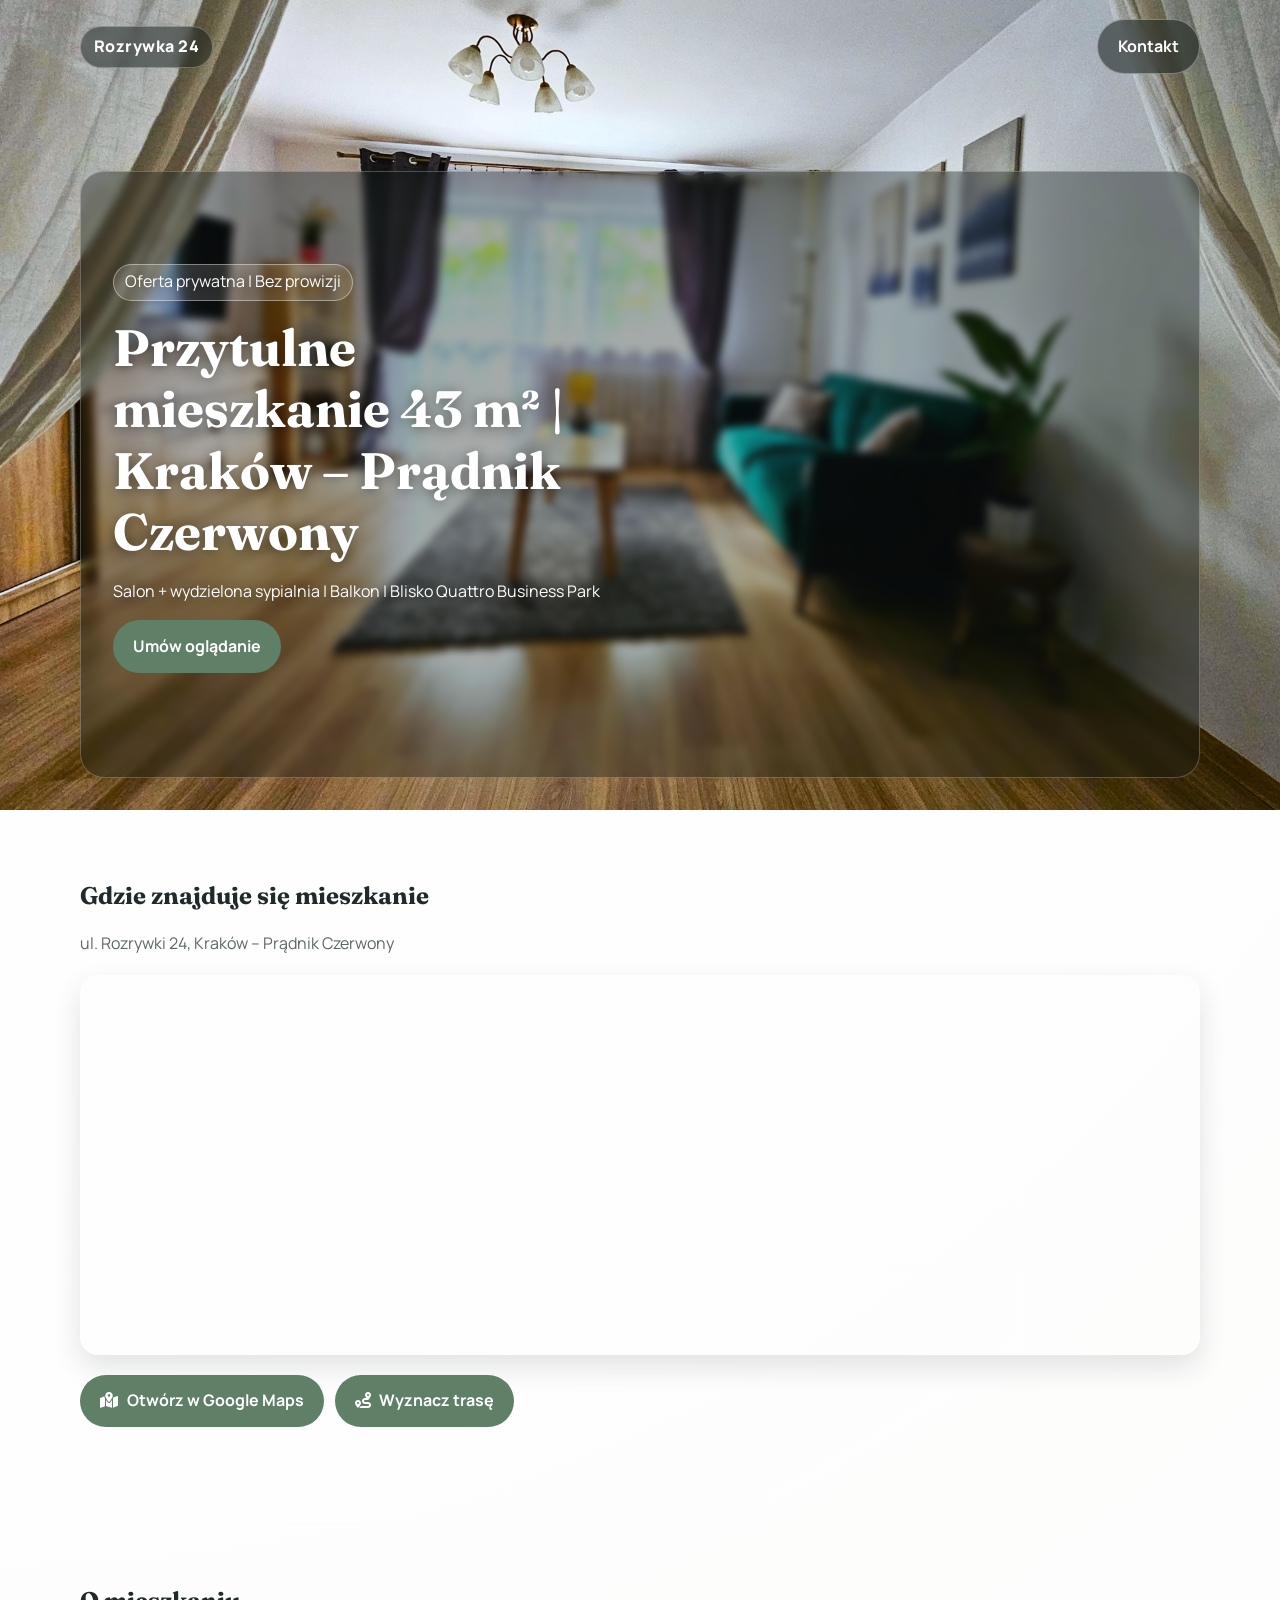
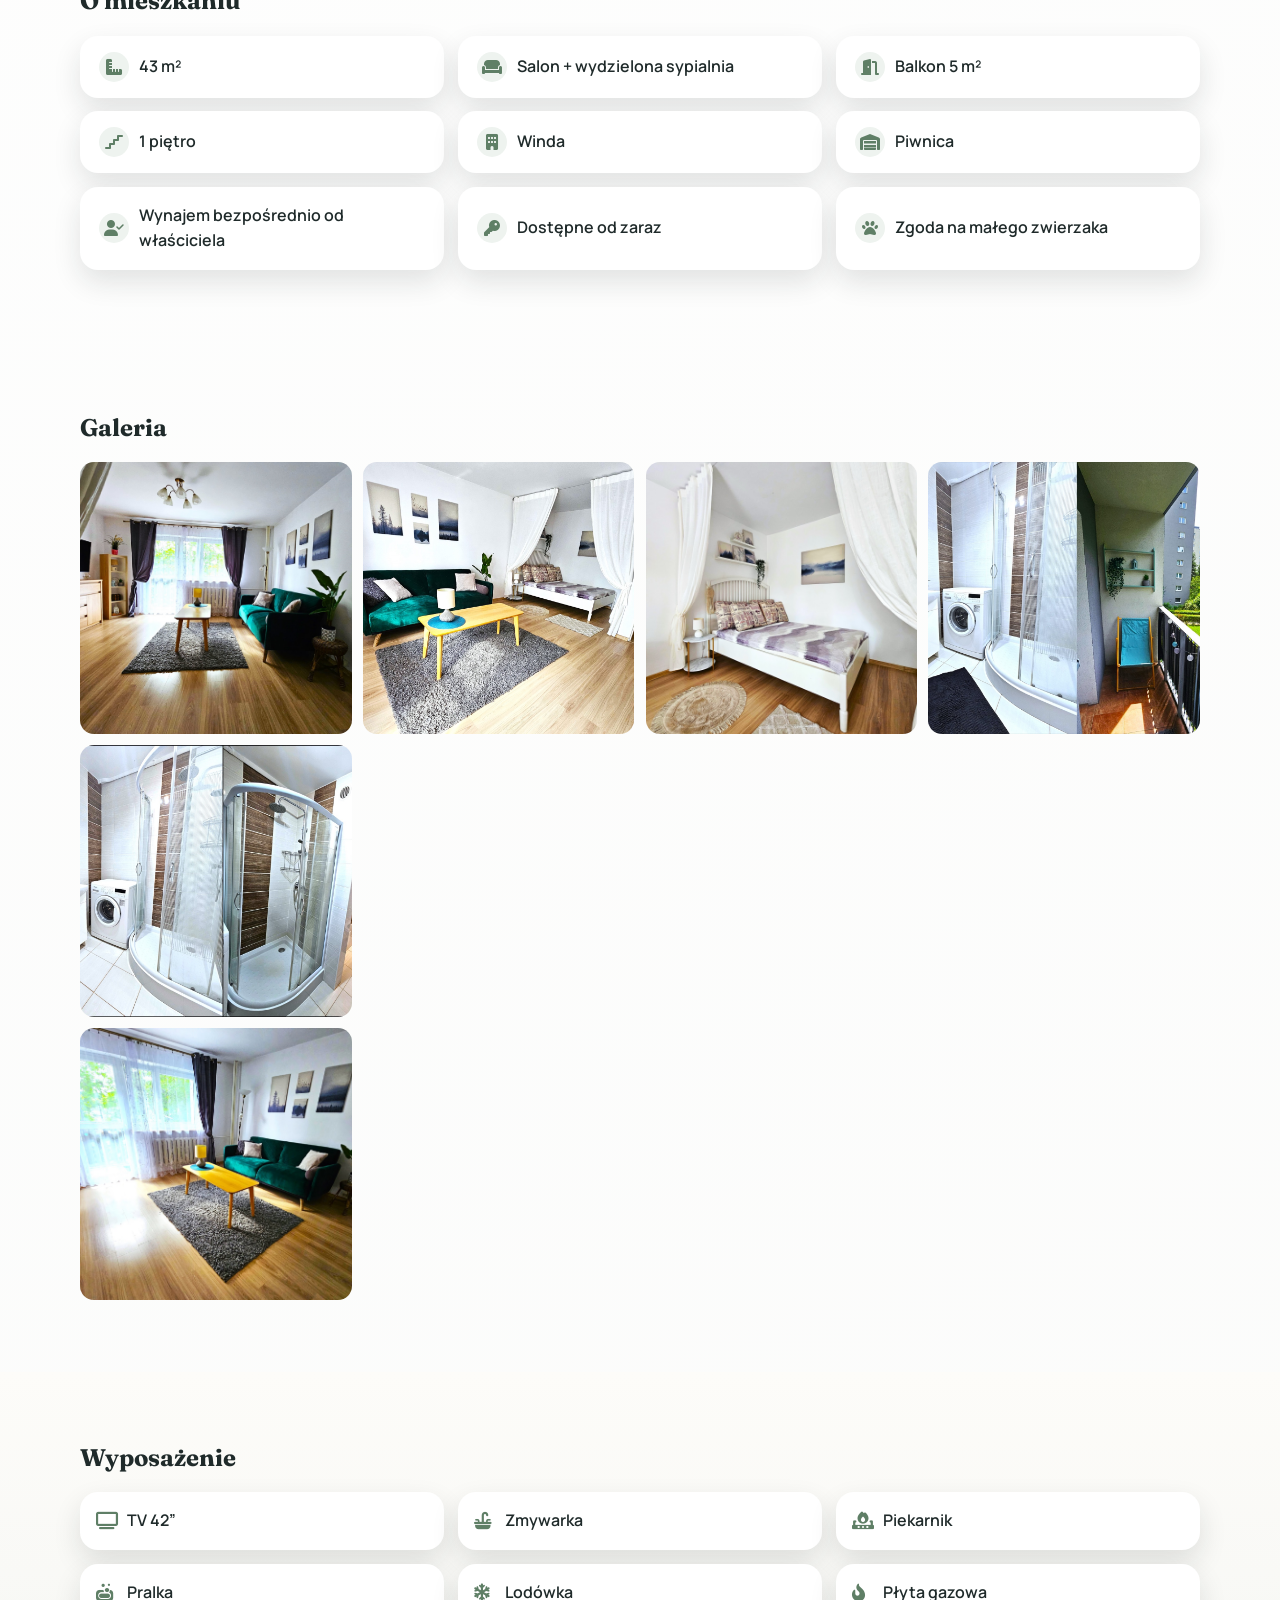
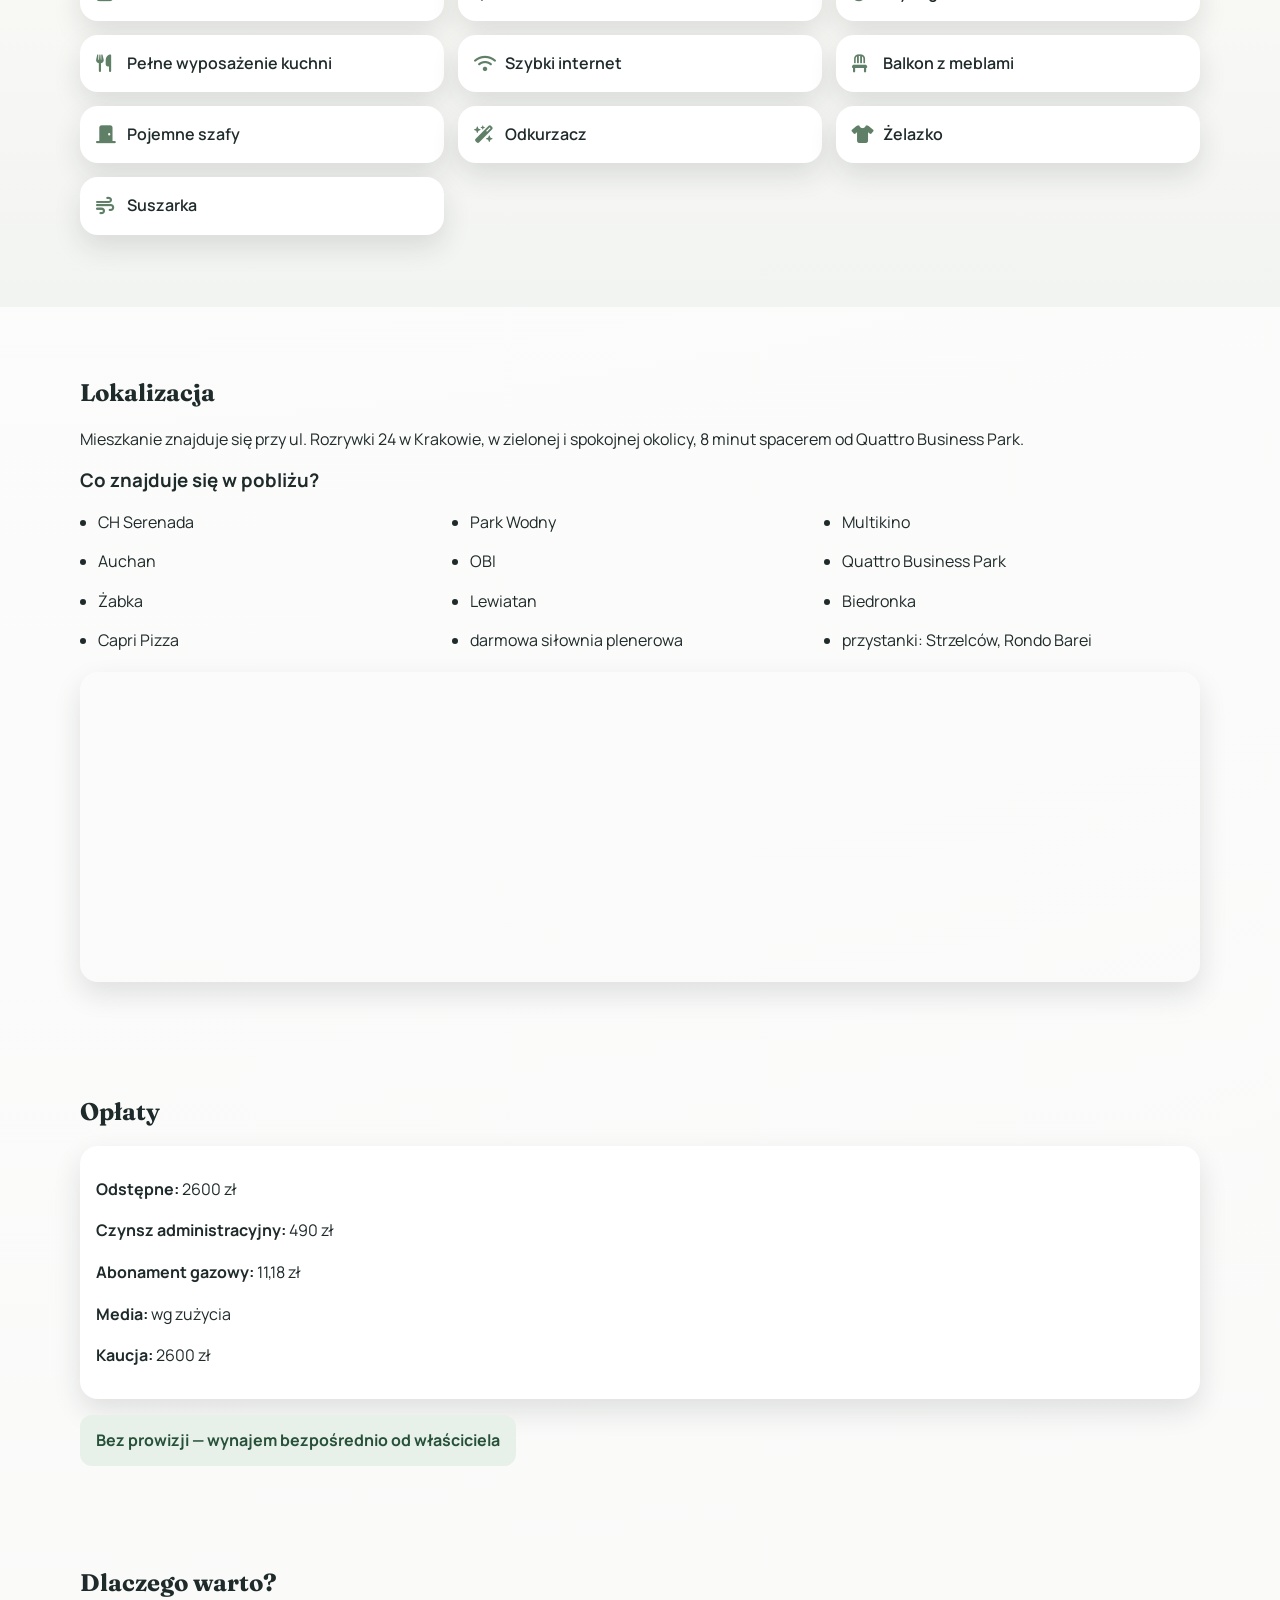
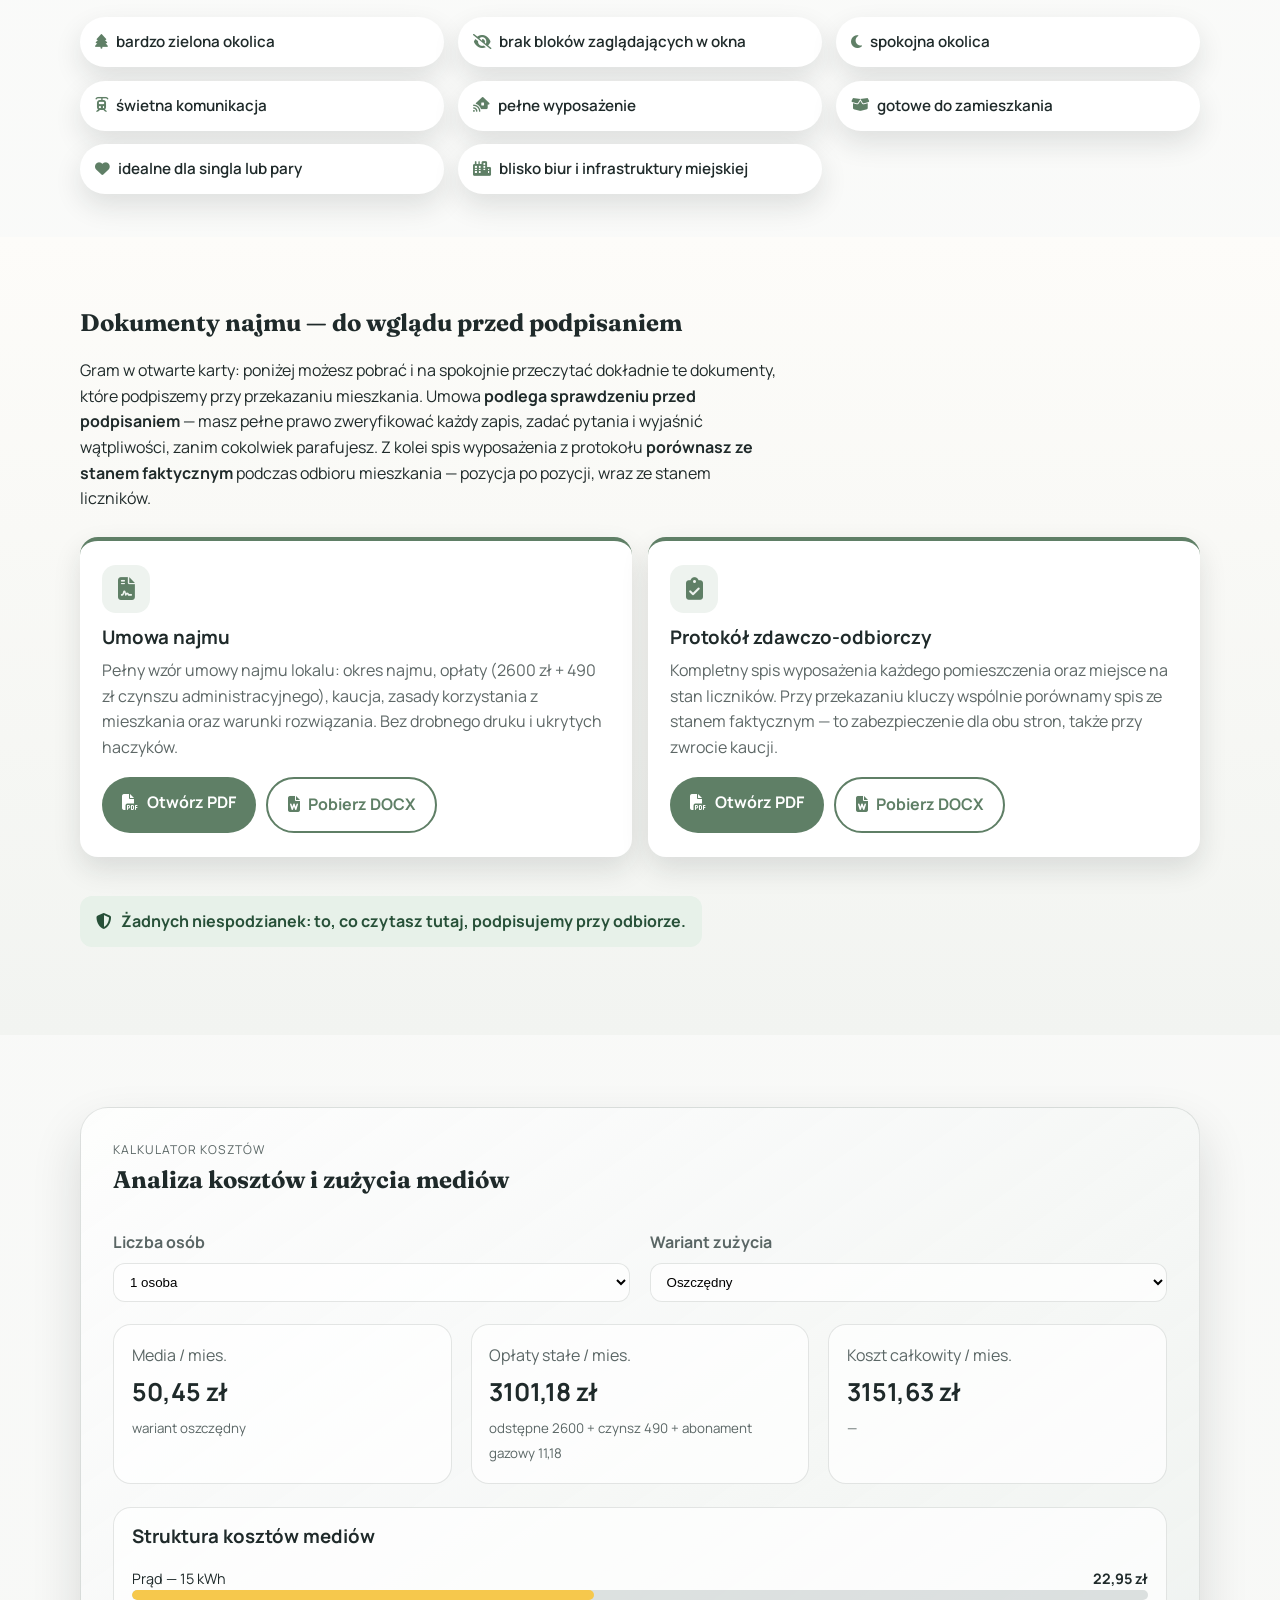
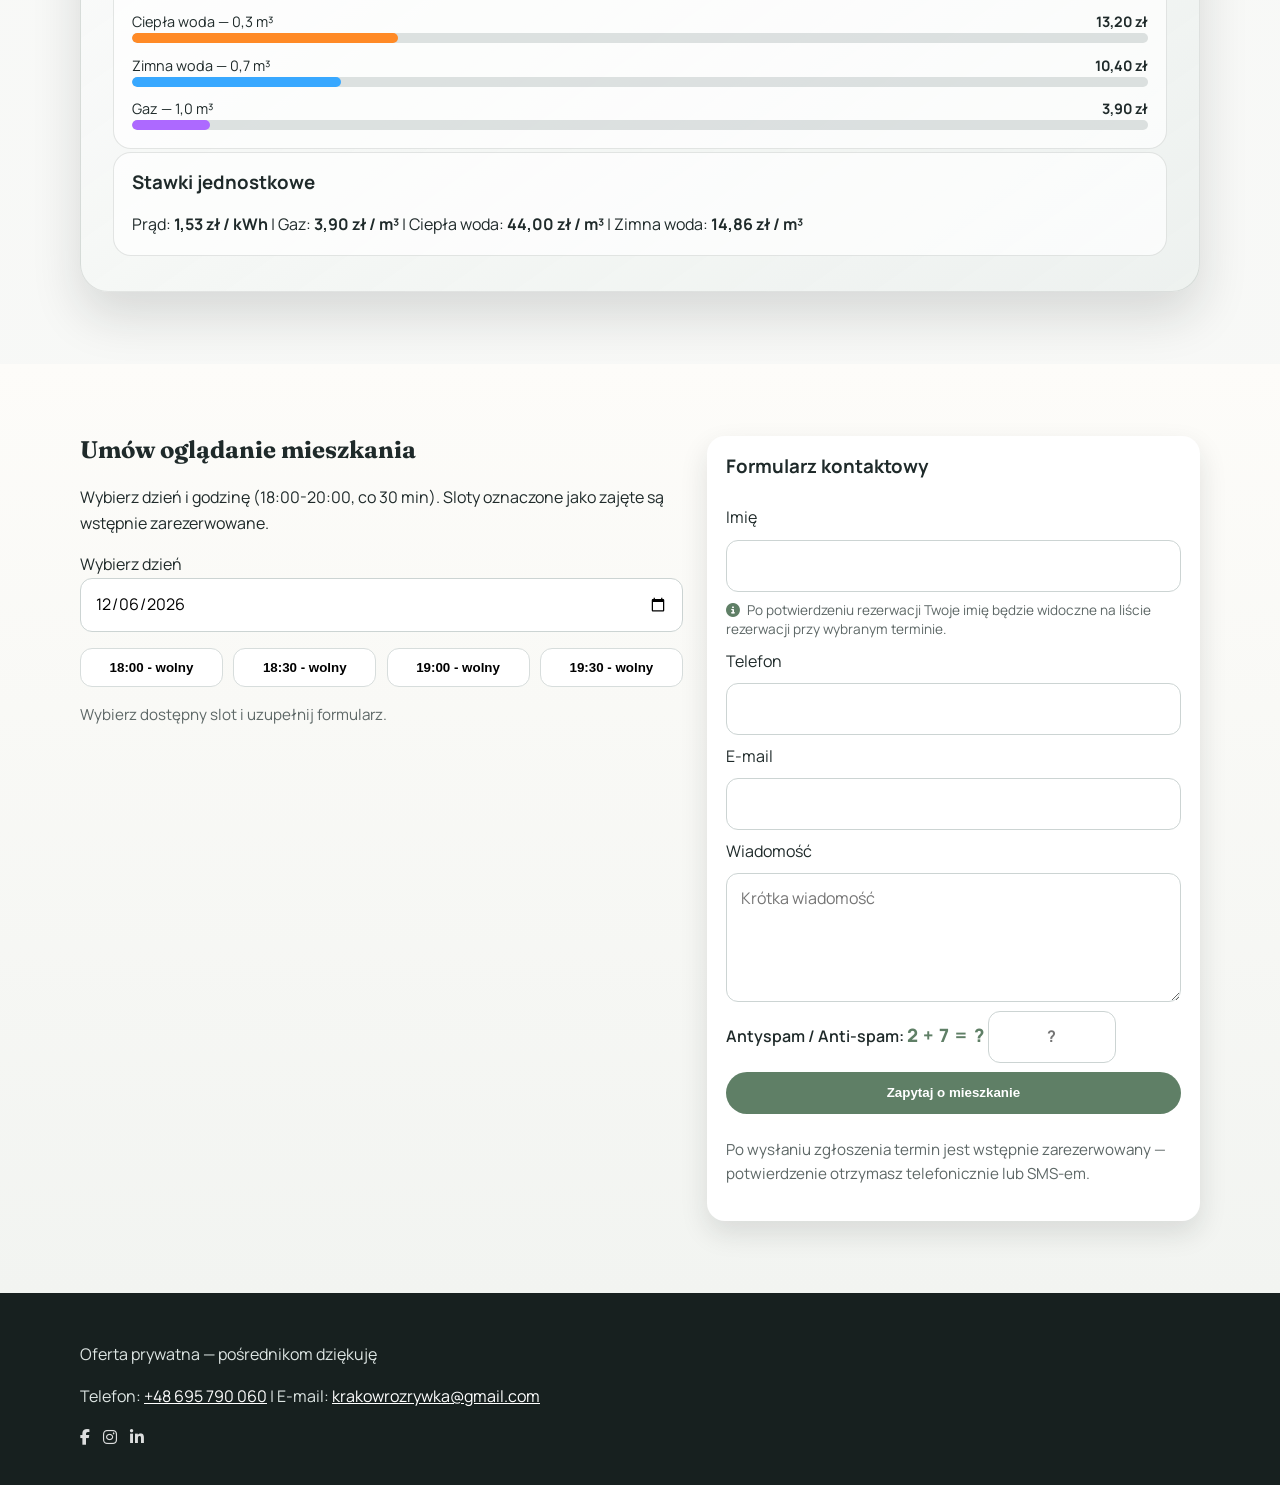
==== commit cc5256d8: "Sekcja dokumentów najmu do wglądu (umowa + protokół, PDF/DOCX)" ====
--- a/index.html
+++ b/index.html
@@ -154,6 +154,48 @@
       </div>
     </section>
 
+    <section class="section section--tint fade-in" id="dokumenty">
+      <div class="container">
+        <h2>Dokumenty najmu — do wglądu przed podpisaniem</h2>
+        <p class="docs-intro">
+          Gram w otwarte karty: poniżej możesz pobrać i na spokojnie przeczytać dokładnie te dokumenty,
+          które podpiszemy przy przekazaniu mieszkania. Umowa <strong>podlega sprawdzeniu przed podpisaniem</strong> —
+          masz pełne prawo zweryfikować każdy zapis, zadać pytania i wyjaśnić wątpliwości, zanim cokolwiek
+          parafujesz. Z kolei spis wyposażenia z protokołu <strong>porównasz ze stanem faktycznym</strong>
+          podczas odbioru mieszkania — pozycja po pozycji, wraz ze stanem liczników.
+        </p>
+        <div class="docs-grid">
+          <article class="doc-card">
+            <div class="doc-card__icon"><i class="fa-solid fa-file-contract"></i></div>
+            <h3>Umowa najmu</h3>
+            <p>
+              Pełny wzór umowy najmu lokalu: okres najmu, opłaty (2600 zł + 490 zł czynszu administracyjnego),
+              kaucja, zasady korzystania z mieszkania oraz warunki rozwiązania. Bez drobnego druku
+              i ukrytych haczyków.
+            </p>
+            <div class="doc-card__actions">
+              <a class="btn" href="dokumenty/umowa-najmu.pdf" target="_blank" rel="noopener"><i class="fa-solid fa-file-pdf"></i> Otwórz PDF</a>
+              <a class="btn btn--outline" href="dokumenty/umowa-najmu.docx"><i class="fa-solid fa-file-word"></i> Pobierz DOCX</a>
+            </div>
+          </article>
+          <article class="doc-card">
+            <div class="doc-card__icon"><i class="fa-solid fa-clipboard-check"></i></div>
+            <h3>Protokół zdawczo-odbiorczy</h3>
+            <p>
+              Kompletny spis wyposażenia każdego pomieszczenia oraz miejsce na stan liczników.
+              Przy przekazaniu kluczy wspólnie porównamy spis ze stanem faktycznym — to zabezpieczenie
+              dla obu stron, także przy zwrocie kaucji.
+            </p>
+            <div class="doc-card__actions">
+              <a class="btn" href="dokumenty/protokol-zdawczo-odbiorczy.pdf" target="_blank" rel="noopener"><i class="fa-solid fa-file-pdf"></i> Otwórz PDF</a>
+              <a class="btn btn--outline" href="dokumenty/protokol-zdawczo-odbiorczy.docx"><i class="fa-solid fa-file-word"></i> Pobierz DOCX</a>
+            </div>
+          </article>
+        </div>
+        <p class="badge"><i class="fa-solid fa-shield-halved"></i> Żadnych niespodzianek: to, co czytasz tutaj, podpisujemy przy odbiorze.</p>
+      </div>
+    </section>
+
     <section class="section container fade-in" id="koszty">
       <div class="analytics">
         <div class="analytics__head">
--- a/styles.css
+++ b/styles.css
@@ -196,6 +196,40 @@
   .kpi-grid { grid-template-columns: repeat(3, 1fr); }
 }
 
+/* === Dokumenty do pobrania === */
+.docs-intro { max-width: 70ch; }
+.docs-grid { display: grid; gap: 1rem; margin: 1.6rem 0 1.4rem; }
+.doc-card {
+  background: var(--surface);
+  border-radius: var(--radius);
+  box-shadow: var(--shadow);
+  padding: 1.5rem 1.4rem;
+  display: flex;
+  flex-direction: column;
+  gap: .6rem;
+  border-top: 4px solid var(--accent);
+}
+.doc-card__icon {
+  width: 3rem;
+  height: 3rem;
+  border-radius: 14px;
+  display: grid;
+  place-items: center;
+  background: #eef3ef;
+  color: var(--accent);
+  font-size: 1.4rem;
+}
+.doc-card h3 { margin: .2rem 0 0; }
+.doc-card p { margin: 0; color: var(--muted); flex-grow: 1; }
+.doc-card__actions { display: flex; gap: .6rem; flex-wrap: wrap; margin-top: .4rem; }
+.doc-card__actions .btn i { margin-right: .35rem; }
+.btn--outline { background: transparent; color: var(--accent); border: 2px solid var(--accent); }
+.btn--outline:hover { background: var(--accent); color: #fff; }
+#dokumenty .badge i { margin-right: .4rem; }
+@media (min-width: 760px) {
+  .docs-grid { grid-template-columns: 1fr 1fr; }
+}
+
 /* === Akcje mapy i nota przy imieniu === */
 .map-actions { display: flex; gap: .7rem; flex-wrap: wrap; }
 .map-actions .btn i { margin-right: .35rem; }
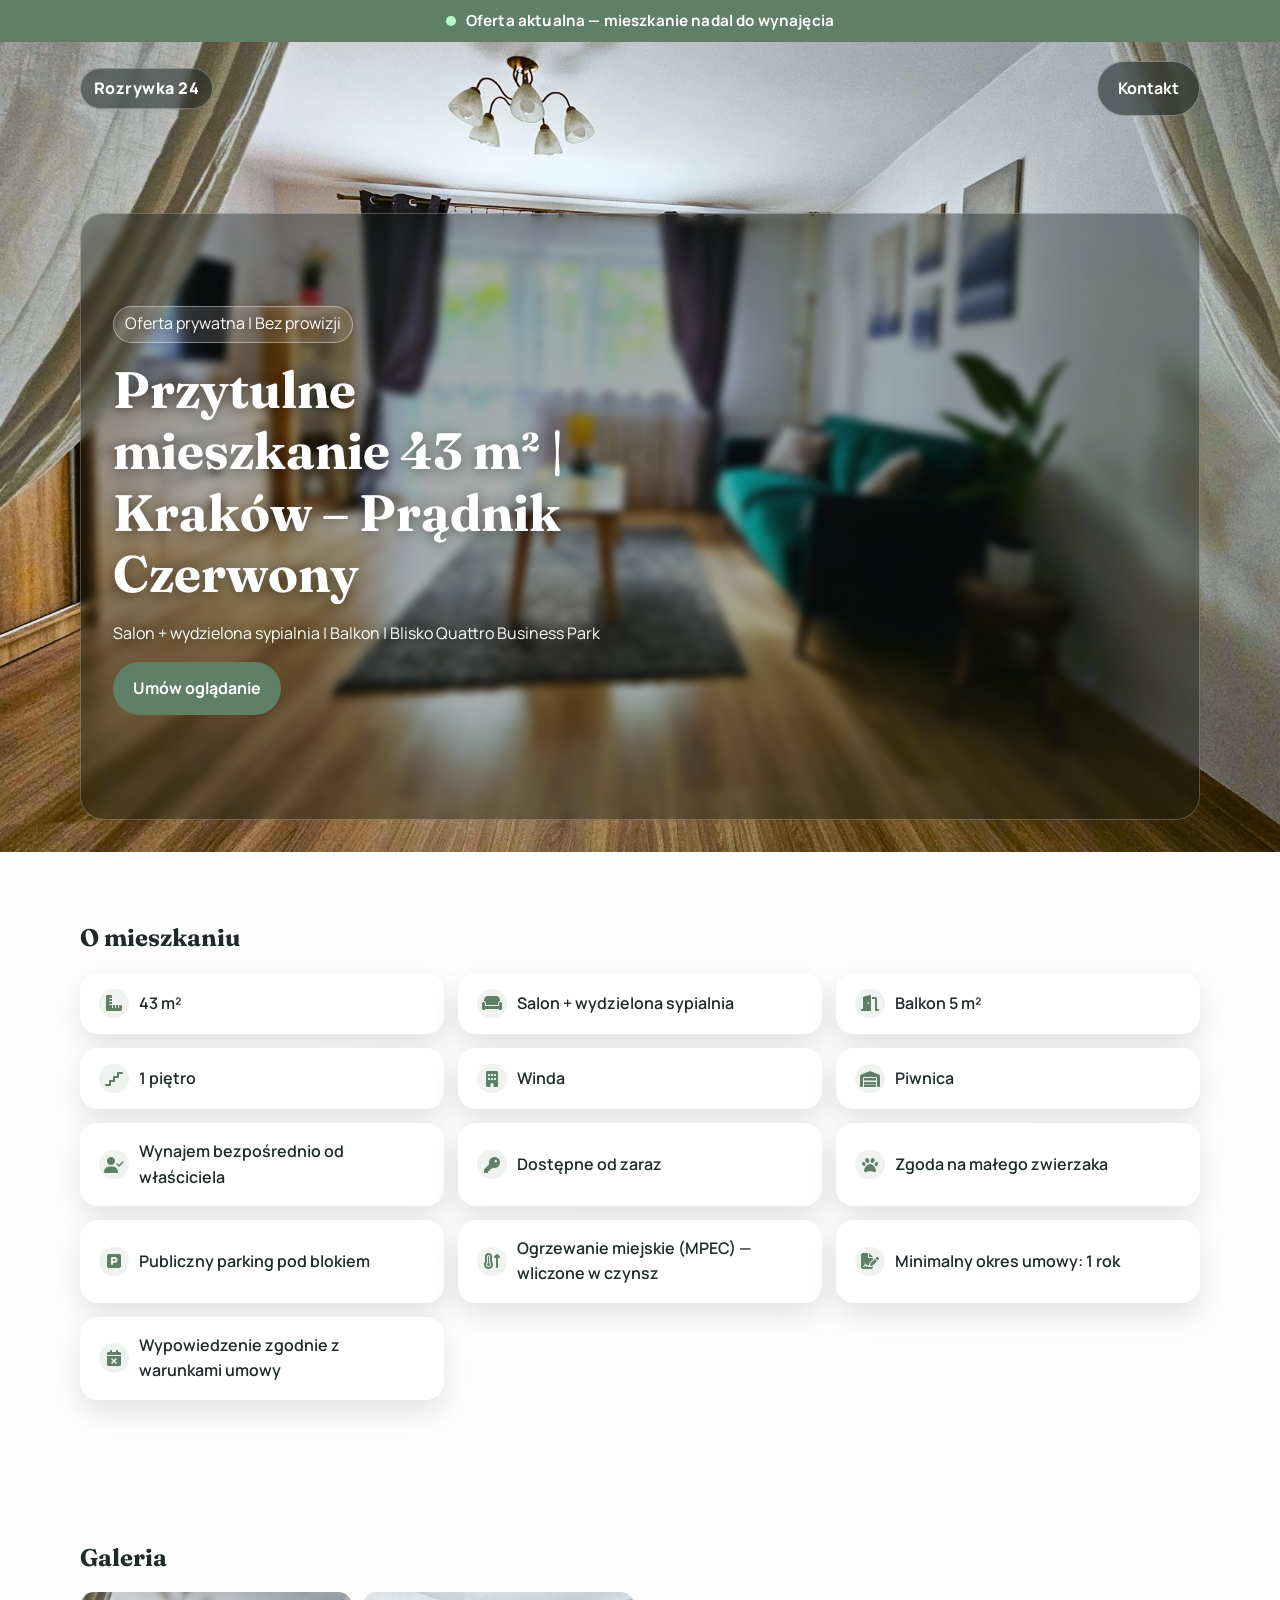
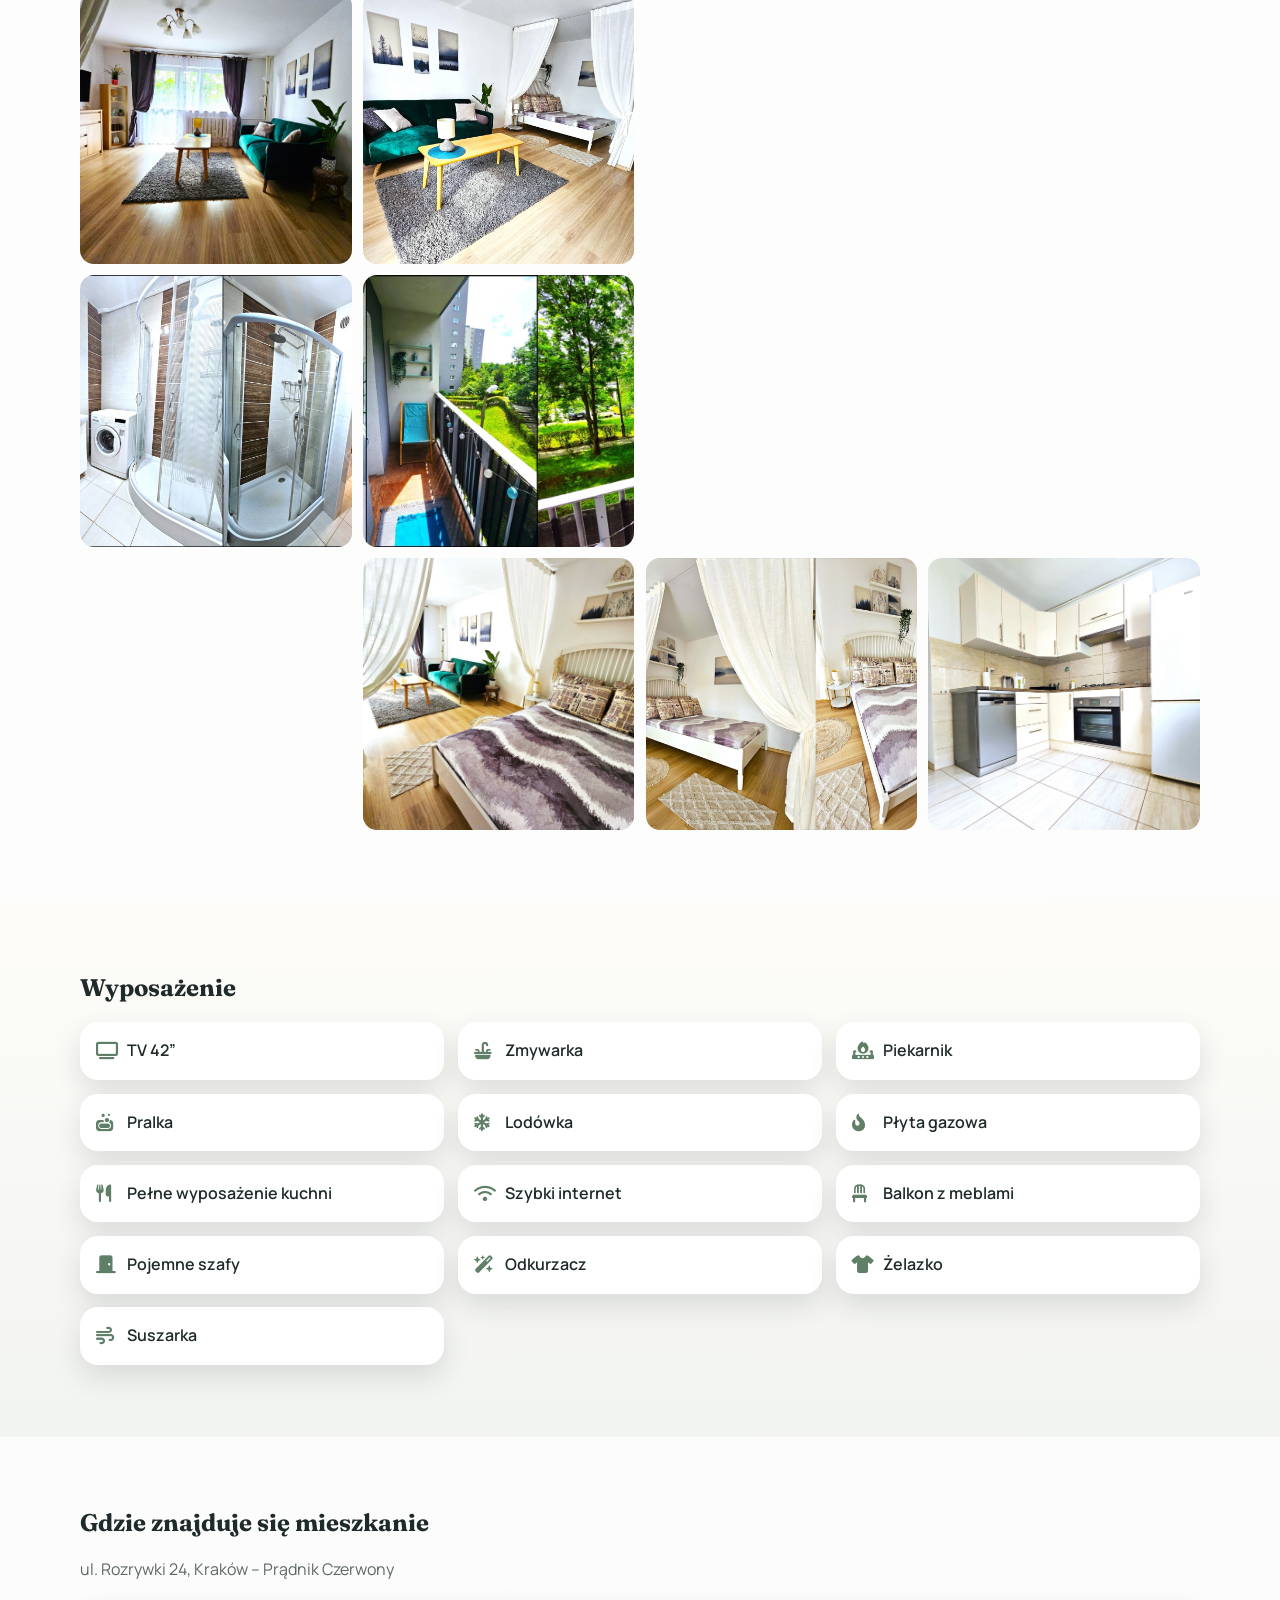
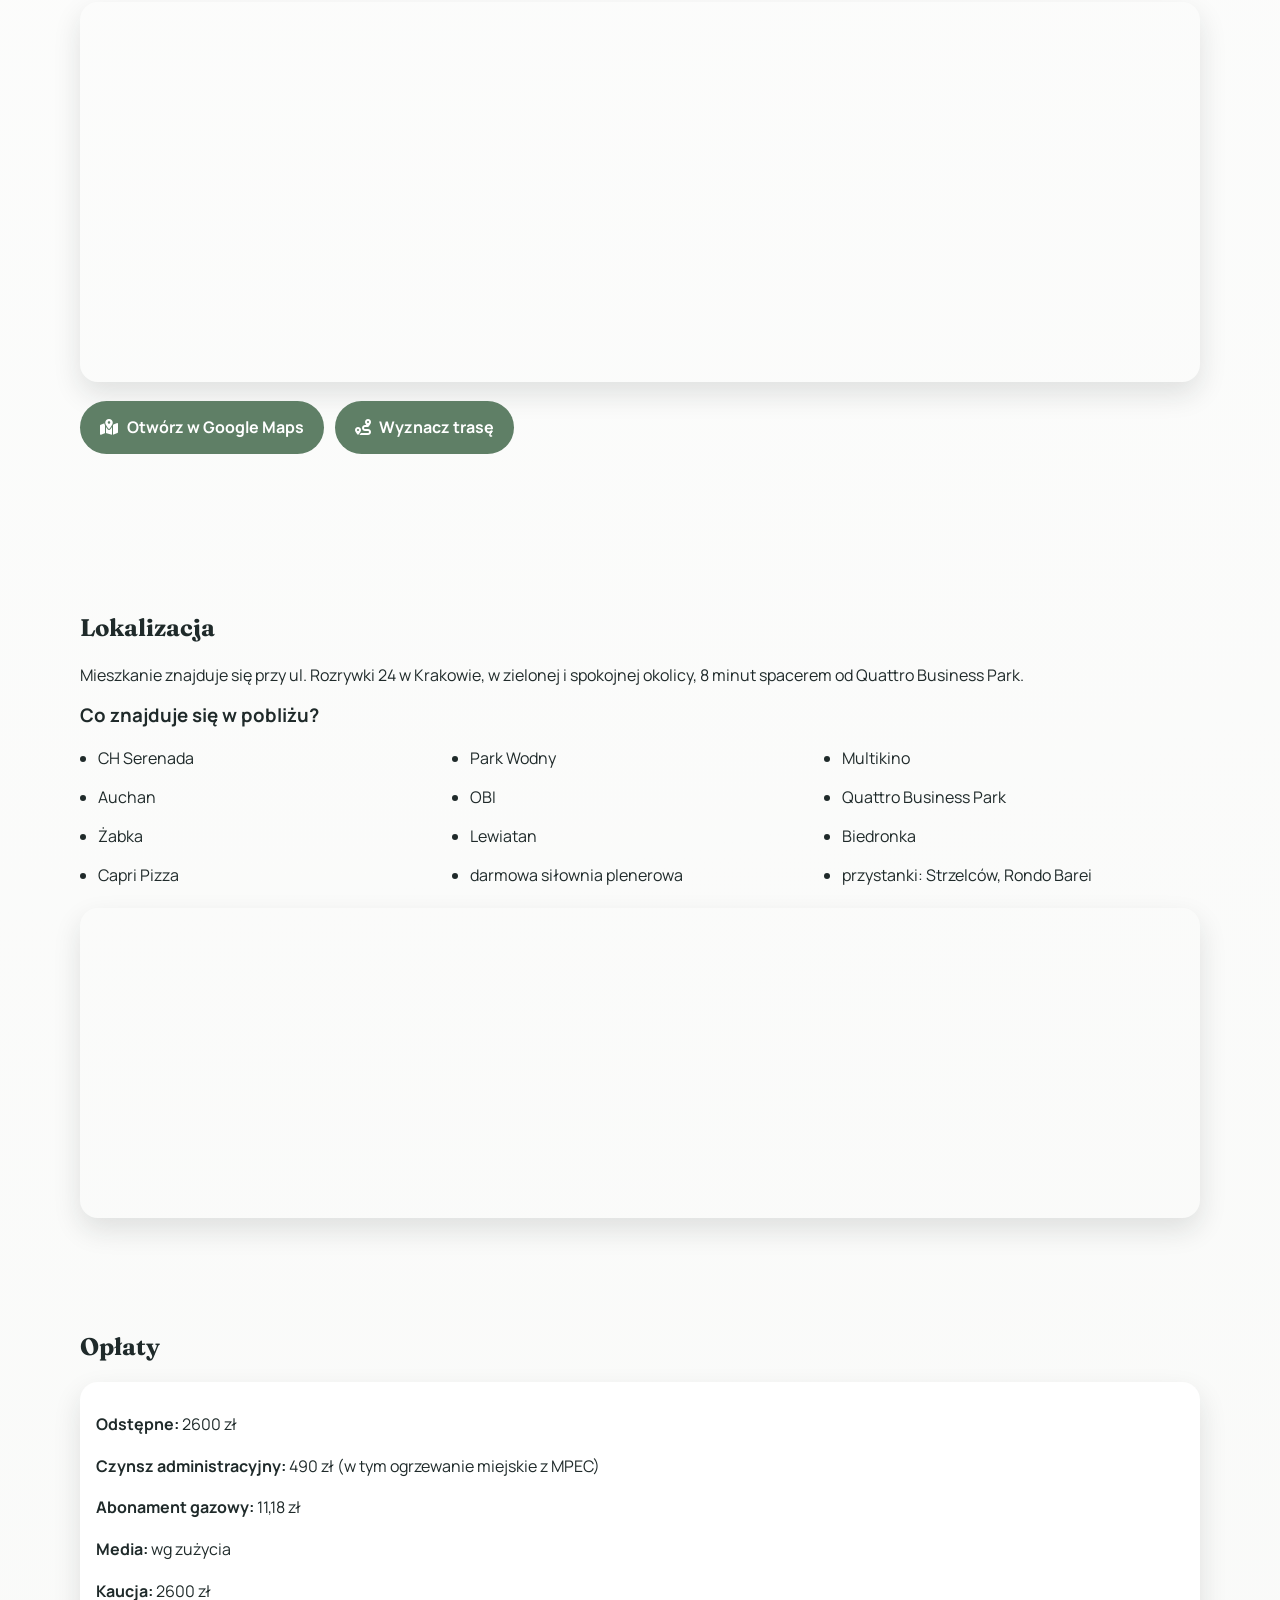
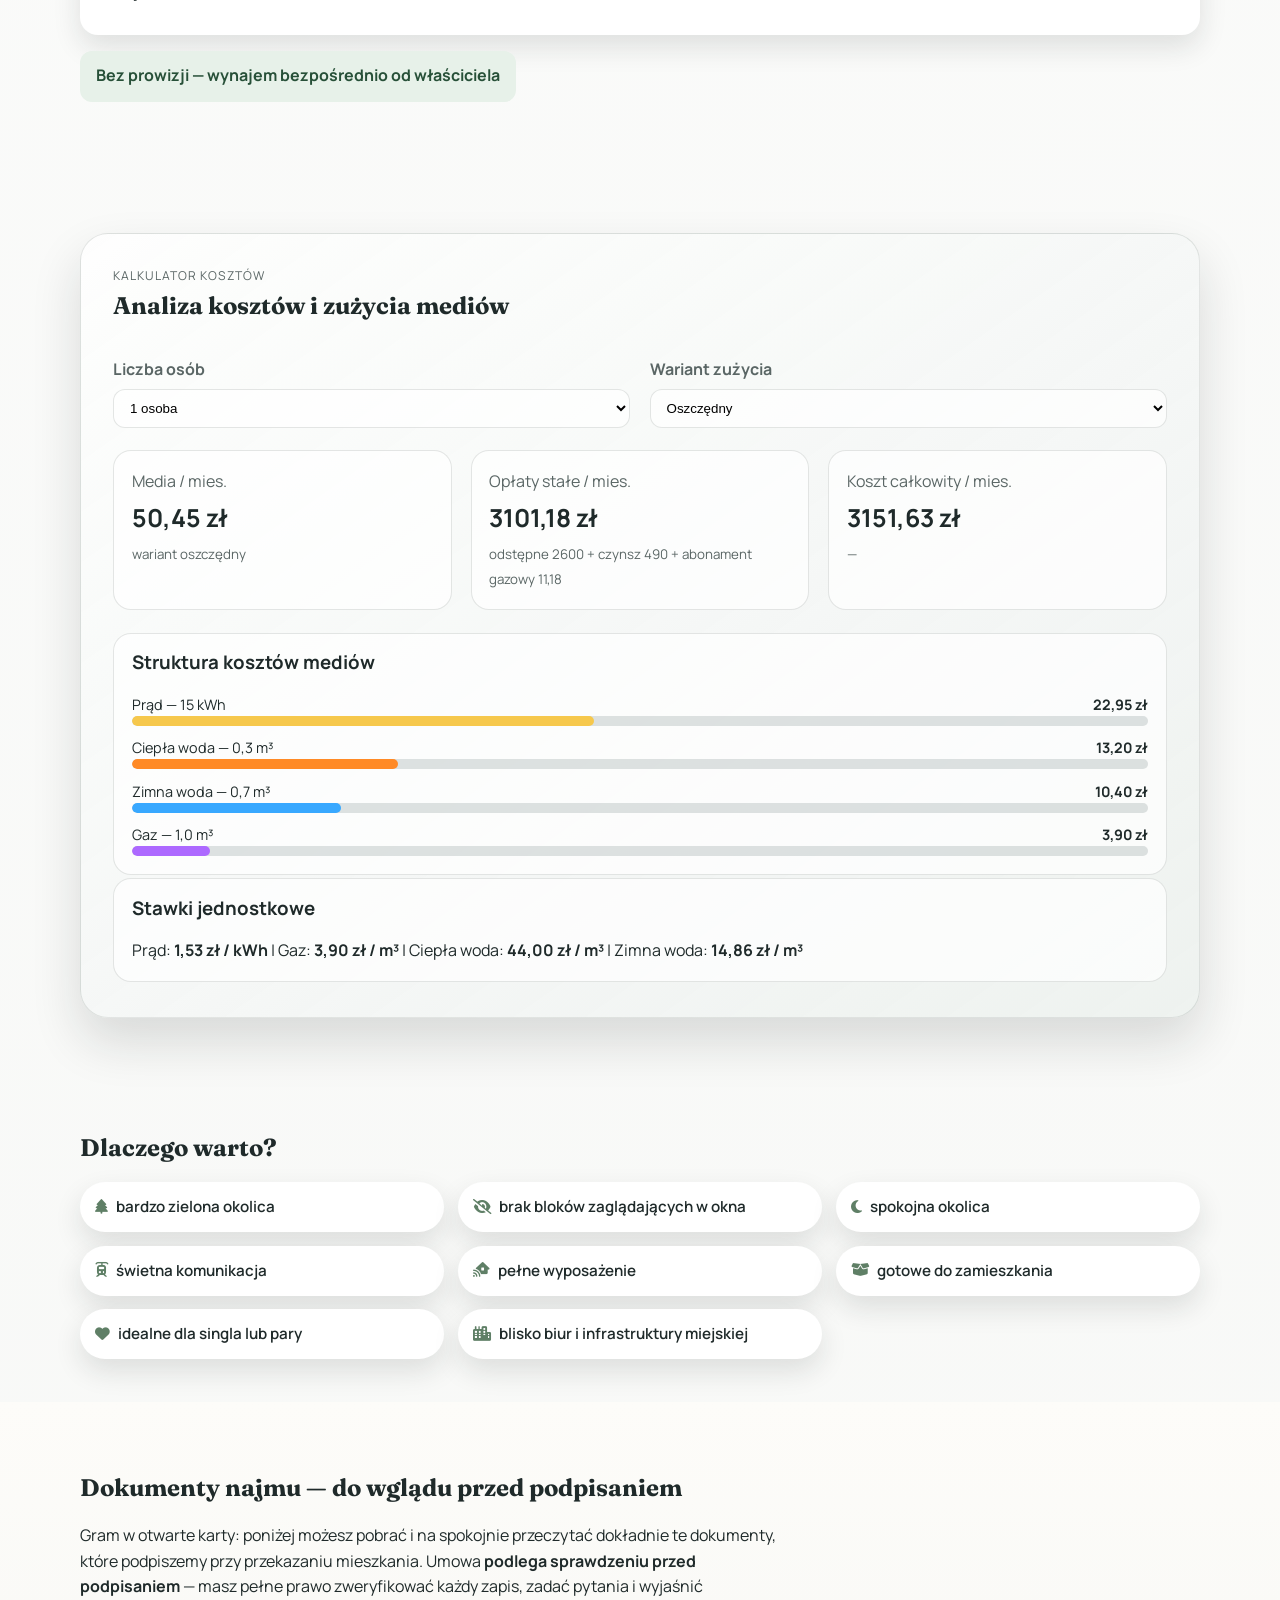
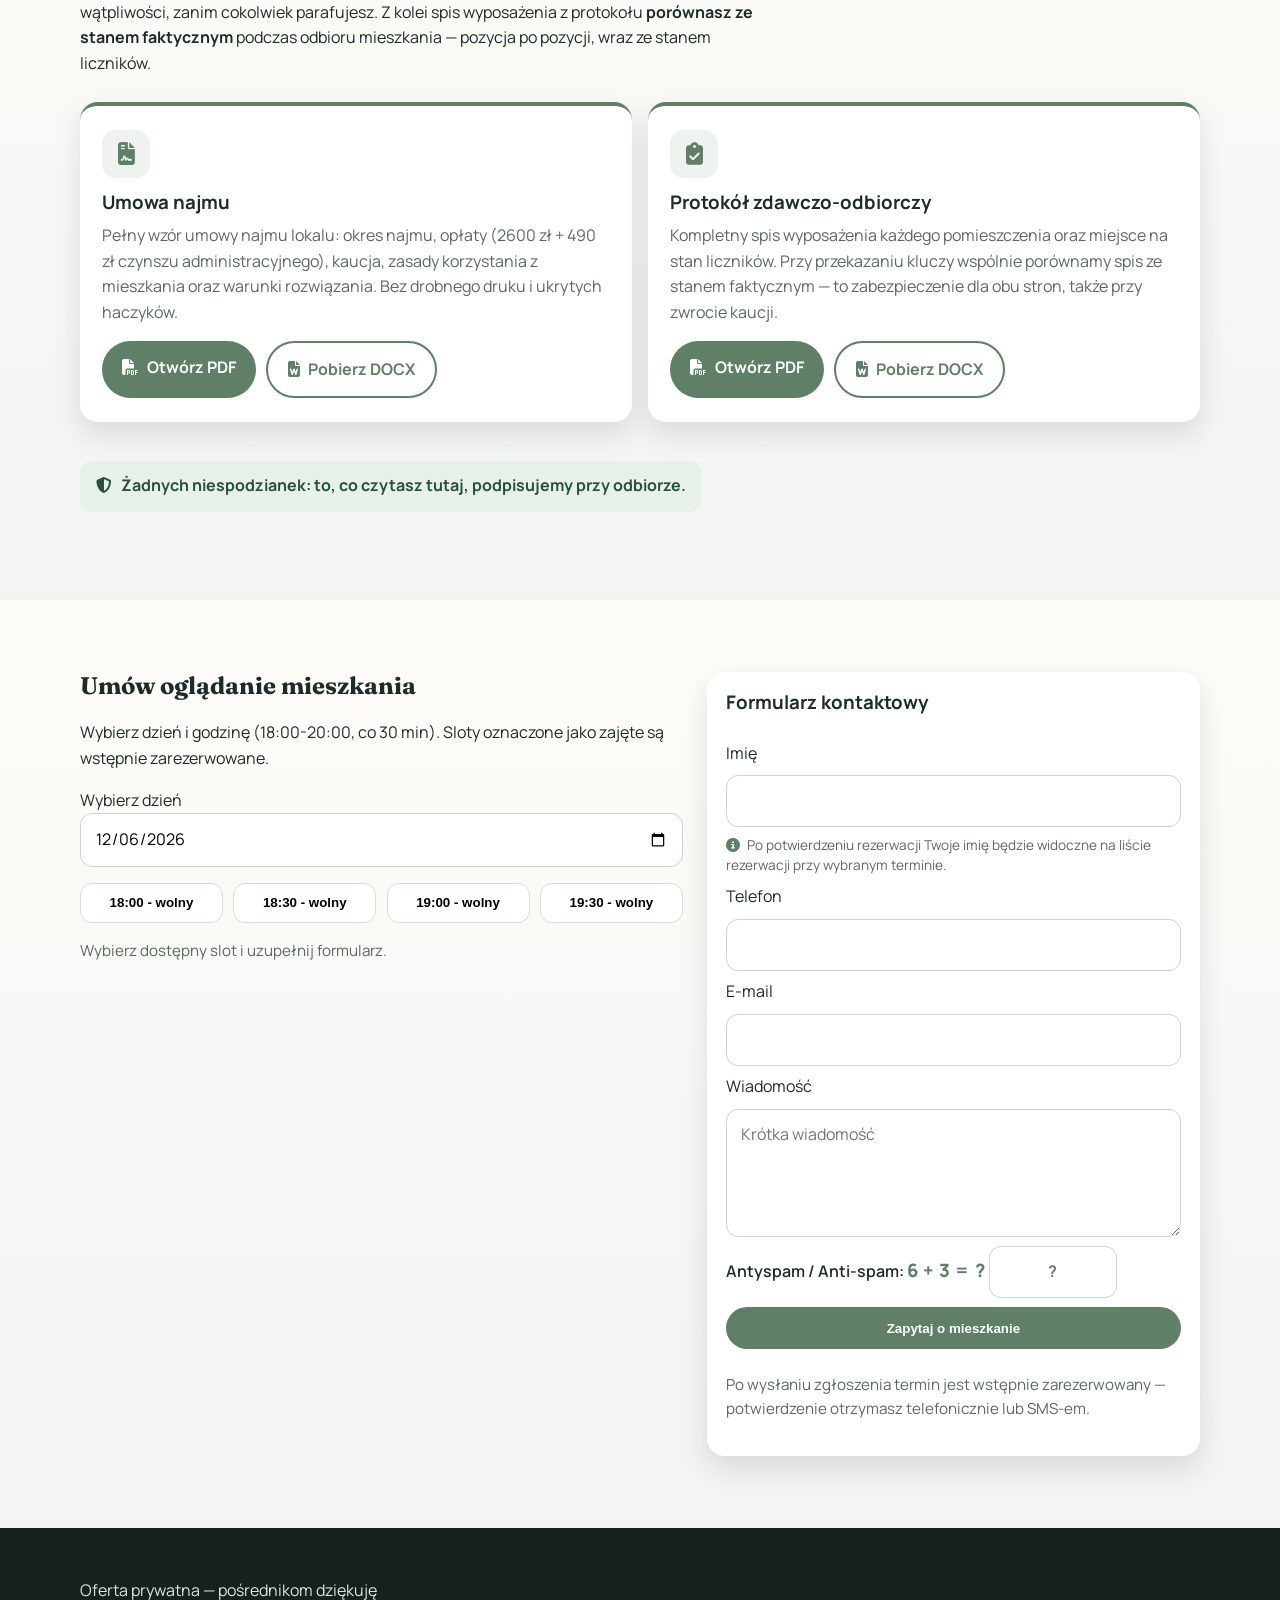
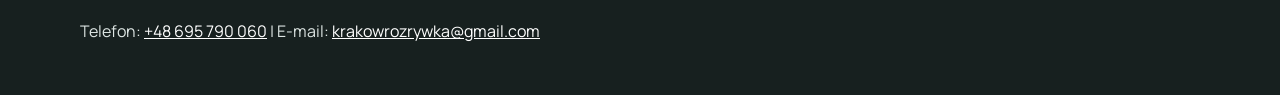
==== commit 1d562e29: "Baner dostępności, parking/MPEC/okres umowy, logiczna kolejność sekcji, bez social mediów" ====
--- a/index.html
+++ b/index.html
@@ -28,6 +28,10 @@
   <script defer src="script.js"></script>
 </head>
 <body>
+  <div class="availability-bar" role="status">
+    <span class="dot" aria-hidden="true"></span>
+    Oferta aktualna — mieszkanie nadal do wynajęcia
+  </div>
   <header class="hero" id="start">
     <div class="hero__overlay"></div>
     <img src="assets/images/hero.jpg" alt="Salon mieszkania na wynajem w Krakowie" class="hero__bg" loading="eager" decoding="async" fetchpriority="high" />
@@ -44,23 +48,6 @@
   </header>
 
   <main>
-    <section class="section container fade-in" id="mapa-google">
-      <h2>Gdzie znajduje się mieszkanie</h2>
-      <p>ul. Rozrywki 24, Kraków – Prądnik Czerwony</p>
-      <div class="google-map">
-        <iframe
-          src="https://maps.google.com/maps?q=50.09270884862374,19.97626877081445&z=16&hl=pl&output=embed"
-          title="Mapa Google – ul. Rozrywki 24, Kraków"
-          loading="lazy"
-          referrerpolicy="no-referrer-when-downgrade"
-          allowfullscreen></iframe>
-      </div>
-      <p class="map-actions">
-        <a class="btn" href="https://www.google.com/maps/search/?api=1&query=50.09270884862374%2C19.97626877081445" target="_blank" rel="noopener"><i class="fa-solid fa-map-location-dot"></i> Otwórz w Google Maps</a>
-        <a class="btn" href="https://www.google.com/maps/dir/?api=1&destination=50.09270884862374%2C19.97626877081445" target="_blank" rel="noopener"><i class="fa-solid fa-route"></i> Wyznacz trasę</a>
-      </p>
-    </section>
-
     <section class="section container fade-in" id="mieszkanie">
       <h2>O mieszkaniu</h2>
       <div class="info-grid">
@@ -73,9 +60,12 @@
         <article><i class="fa-solid fa-user-check"></i><span>Wynajem bezpośrednio od właściciela</span></article>
         <article><i class="fa-solid fa-key"></i><span>Dostępne od zaraz</span></article>
         <article><i class="fa-solid fa-paw"></i><span>Zgoda na małego zwierzaka</span></article>
-      </div>
-    </section>
-
+        <article><i class="fa-solid fa-square-parking"></i><span>Publiczny parking pod blokiem</span></article>
+        <article><i class="fa-solid fa-temperature-arrow-up"></i><span>Ogrzewanie miejskie (MPEC) — wliczone w czynsz</span></article>
+        <article><i class="fa-solid fa-file-signature"></i><span>Minimalny okres umowy: 1 rok</span></article>
+        <article><i class="fa-solid fa-calendar-xmark"></i><span>Wypowiedzenie zgodnie z warunkami umowy</span></article>
+      </div>
+    </section>
     <section class="section container fade-in" id="galeria">
       <h2>Galeria</h2>
       <div class="gallery-grid">
@@ -93,7 +83,6 @@
         <button class="gallery-item" data-full="assets/images/kuchnia-2.jpg"><img src="assets/images/kuchnia-2.jpg" alt="Kuchnia ujęcie 2" loading="lazy" decoding="async"></button>
       </div>
     </section>
-
     <section class="section section--tint fade-in" id="wyposazenie">
       <div class="container">
         <h2>Wyposażenie</h2>
@@ -114,7 +103,22 @@
         </div>
       </div>
     </section>
-
+    <section class="section container fade-in" id="mapa-google">
+      <h2>Gdzie znajduje się mieszkanie</h2>
+      <p>ul. Rozrywki 24, Kraków – Prądnik Czerwony</p>
+      <div class="google-map">
+        <iframe
+          src="https://maps.google.com/maps?q=50.09270884862374,19.97626877081445&z=16&hl=pl&output=embed"
+          title="Mapa Google – ul. Rozrywki 24, Kraków"
+          loading="lazy"
+          referrerpolicy="no-referrer-when-downgrade"
+          allowfullscreen></iframe>
+      </div>
+      <p class="map-actions">
+        <a class="btn" href="https://www.google.com/maps/search/?api=1&query=50.09270884862374%2C19.97626877081445" target="_blank" rel="noopener"><i class="fa-solid fa-map-location-dot"></i> Otwórz w Google Maps</a>
+        <a class="btn" href="https://www.google.com/maps/dir/?api=1&destination=50.09270884862374%2C19.97626877081445" target="_blank" rel="noopener"><i class="fa-solid fa-route"></i> Wyznacz trasę</a>
+      </p>
+    </section>
     <section class="section container fade-in" id="lokalizacja">
       <h2>Lokalizacja</h2>
       <p>Mieszkanie znajduje się przy ul. Rozrywki 24 w Krakowie, w zielonej i spokojnej okolicy, 8 minut spacerem od Quattro Business Park.</p>
@@ -127,19 +131,59 @@
       </ul>
       <div id="map" class="map" role="region" aria-label="Mapa lokalizacji mieszkania i okolicznych punktów"></div>
     </section>
-
     <section class="section container fade-in" id="oplaty">
       <h2>Opłaty</h2>
       <div class="pricing">
         <p><strong>Odstępne:</strong> 2600 zł</p>
-        <p><strong>Czynsz administracyjny:</strong> 490 zł</p>
+        <p><strong>Czynsz administracyjny:</strong> 490 zł (w tym ogrzewanie miejskie z MPEC)</p>
         <p><strong>Abonament gazowy:</strong> 11,18 zł</p>
         <p><strong>Media:</strong> wg zużycia</p>
         <p><strong>Kaucja:</strong> 2600 zł</p>
       </div>
       <p class="badge">Bez prowizji — wynajem bezpośrednio od właściciela</p>
     </section>
-
+    <section class="section container fade-in" id="koszty">
+      <div class="analytics">
+        <div class="analytics__head">
+          <div>
+            <p class="eyebrow-dark">Kalkulator kosztów</p>
+            <h2>Analiza kosztów i zużycia mediów</h2>
+          </div>
+        </div>
+
+        <div class="analytics__controls">
+          <label>Liczba osób
+            <select id="people-select">
+              <option value="1">1 osoba</option>
+              <option value="2">2 osoby</option>
+            </select>
+          </label>
+          <label>Wariant zużycia
+            <select id="scenario-select">
+              <option value="eco">Oszczędny</option>
+              <option value="comfort">Komfortowy</option>
+              <option value="none">Brak zużycia (puste mieszkanie)</option>
+            </select>
+          </label>
+        </div>
+
+        <div class="kpi-grid">
+          <article class="kpi"><p>Media / mies.</p><strong id="media-cost">0 zł</strong><small id="media-note">wg zużycia</small></article>
+          <article class="kpi"><p>Opłaty stałe / mies.</p><strong>3101,18 zł</strong><small>odstępne 2600 + czynsz 490 + abonament gazowy 11,18</small></article>
+          <article class="kpi"><p>Koszt całkowity / mies.</p><strong id="total-cost">0 zł</strong><small id="per-person">—</small></article>
+        </div>
+
+        <article class="chart-card">
+          <h3>Struktura kosztów mediów</h3>
+          <div id="cost-bars" class="bars"></div>
+        </article>
+
+        <article class="insight price-list">
+          <h3>Stawki jednostkowe</h3>
+          <p>Prąd: <strong>1,53 zł / kWh</strong> | Gaz: <strong>3,90 zł / m³</strong> | Ciepła woda: <strong>44,00 zł / m³</strong> | Zimna woda: <strong>14,86 zł / m³</strong></p>
+        </article>
+      </div>
+    </section>
     <section class="section container fade-in" id="dlaczego">
       <h2>Dlaczego warto?</h2>
       <div class="benefits">
@@ -153,7 +197,6 @@
         <span><i class="fa-solid fa-city"></i>blisko biur i infrastruktury miejskiej</span>
       </div>
     </section>
-
     <section class="section section--tint fade-in" id="dokumenty">
       <div class="container">
         <h2>Dokumenty najmu — do wglądu przed podpisaniem</h2>
@@ -195,50 +238,6 @@
         <p class="badge"><i class="fa-solid fa-shield-halved"></i> Żadnych niespodzianek: to, co czytasz tutaj, podpisujemy przy odbiorze.</p>
       </div>
     </section>
-
-    <section class="section container fade-in" id="koszty">
-      <div class="analytics">
-        <div class="analytics__head">
-          <div>
-            <p class="eyebrow-dark">Kalkulator kosztów</p>
-            <h2>Analiza kosztów i zużycia mediów</h2>
-          </div>
-        </div>
-
-        <div class="analytics__controls">
-          <label>Liczba osób
-            <select id="people-select">
-              <option value="1">1 osoba</option>
-              <option value="2">2 osoby</option>
-            </select>
-          </label>
-          <label>Wariant zużycia
-            <select id="scenario-select">
-              <option value="eco">Oszczędny</option>
-              <option value="comfort">Komfortowy</option>
-              <option value="none">Brak zużycia (puste mieszkanie)</option>
-            </select>
-          </label>
-        </div>
-
-        <div class="kpi-grid">
-          <article class="kpi"><p>Media / mies.</p><strong id="media-cost">0 zł</strong><small id="media-note">wg zużycia</small></article>
-          <article class="kpi"><p>Opłaty stałe / mies.</p><strong>3101,18 zł</strong><small>odstępne 2600 + czynsz 490 + abonament gazowy 11,18</small></article>
-          <article class="kpi"><p>Koszt całkowity / mies.</p><strong id="total-cost">0 zł</strong><small id="per-person">—</small></article>
-        </div>
-
-        <article class="chart-card">
-          <h3>Struktura kosztów mediów</h3>
-          <div id="cost-bars" class="bars"></div>
-        </article>
-
-        <article class="insight price-list">
-          <h3>Stawki jednostkowe</h3>
-          <p>Prąd: <strong>1,53 zł / kWh</strong> | Gaz: <strong>3,90 zł / m³</strong> | Ciepła woda: <strong>44,00 zł / m³</strong> | Zimna woda: <strong>14,86 zł / m³</strong></p>
-        </article>
-      </div>
-    </section>
-
     <section class="section section--tint fade-in" id="rezerwacja">
       <div class="container booking-layout">
         <div>
@@ -281,11 +280,6 @@
     <div class="container">
       <p>Oferta prywatna — pośrednikom dziękuję</p>
       <p>Telefon: <a href="tel:+48695790060">+48 695 790 060</a> | E-mail: <a href="mailto:krakowrozrywka@gmail.com">krakowrozrywka@gmail.com</a></p>
-      <div class="socials">
-        <a href="#" aria-label="Facebook"><i class="fa-brands fa-facebook-f"></i></a>
-        <a href="#" aria-label="Instagram"><i class="fa-brands fa-instagram"></i></a>
-        <a href="#" aria-label="LinkedIn"><i class="fa-brands fa-linkedin-in"></i></a>
-      </div>
     </div>
   </footer>
 
--- a/styles.css
+++ b/styles.css
@@ -9,6 +9,29 @@
   --shadow: 0 12px 28px rgba(23, 35, 33, 0.12);
 }
 * { box-sizing: border-box; }
+.availability-bar {
+  background: var(--accent);
+  color: #fff;
+  text-align: center;
+  padding: .55rem 1rem;
+  font-weight: 700;
+  font-size: .95rem;
+  letter-spacing: .01em;
+}
+.availability-bar .dot {
+  display: inline-block;
+  width: .6rem;
+  height: .6rem;
+  border-radius: 50%;
+  background: #b7f7c3;
+  margin-right: .45rem;
+  animation: pulse 2s infinite;
+}
+@keyframes pulse {
+  0% { box-shadow: 0 0 0 0 rgba(183, 247, 195, .7); }
+  70% { box-shadow: 0 0 0 8px rgba(183, 247, 195, 0); }
+  100% { box-shadow: 0 0 0 0 rgba(183, 247, 195, 0); }
+}
 body {
   margin: 0;
   font-family: Manrope, sans-serif;
@@ -142,8 +165,6 @@
 .booking-status, .form-note { color: var(--muted); font-size: .95rem; }
 .footer { background: #17201f; color: #dde5e3; padding: 2.1rem 0; }
 .footer a { color: #fff; }
-.socials { display: flex; gap: .8rem; }
-.socials a { color: #fff; opacity: .85; }
 .lightbox { position: fixed; inset: 0; display: none; background: rgba(8, 14, 13, .92); z-index: 100; justify-content: center; align-items: center; padding: 1rem; }
 .lightbox.active { display: flex; }
 .lightbox img { width: min(96vw, 1200px); max-height: 88vh; object-fit: contain; border-radius: 14px; }
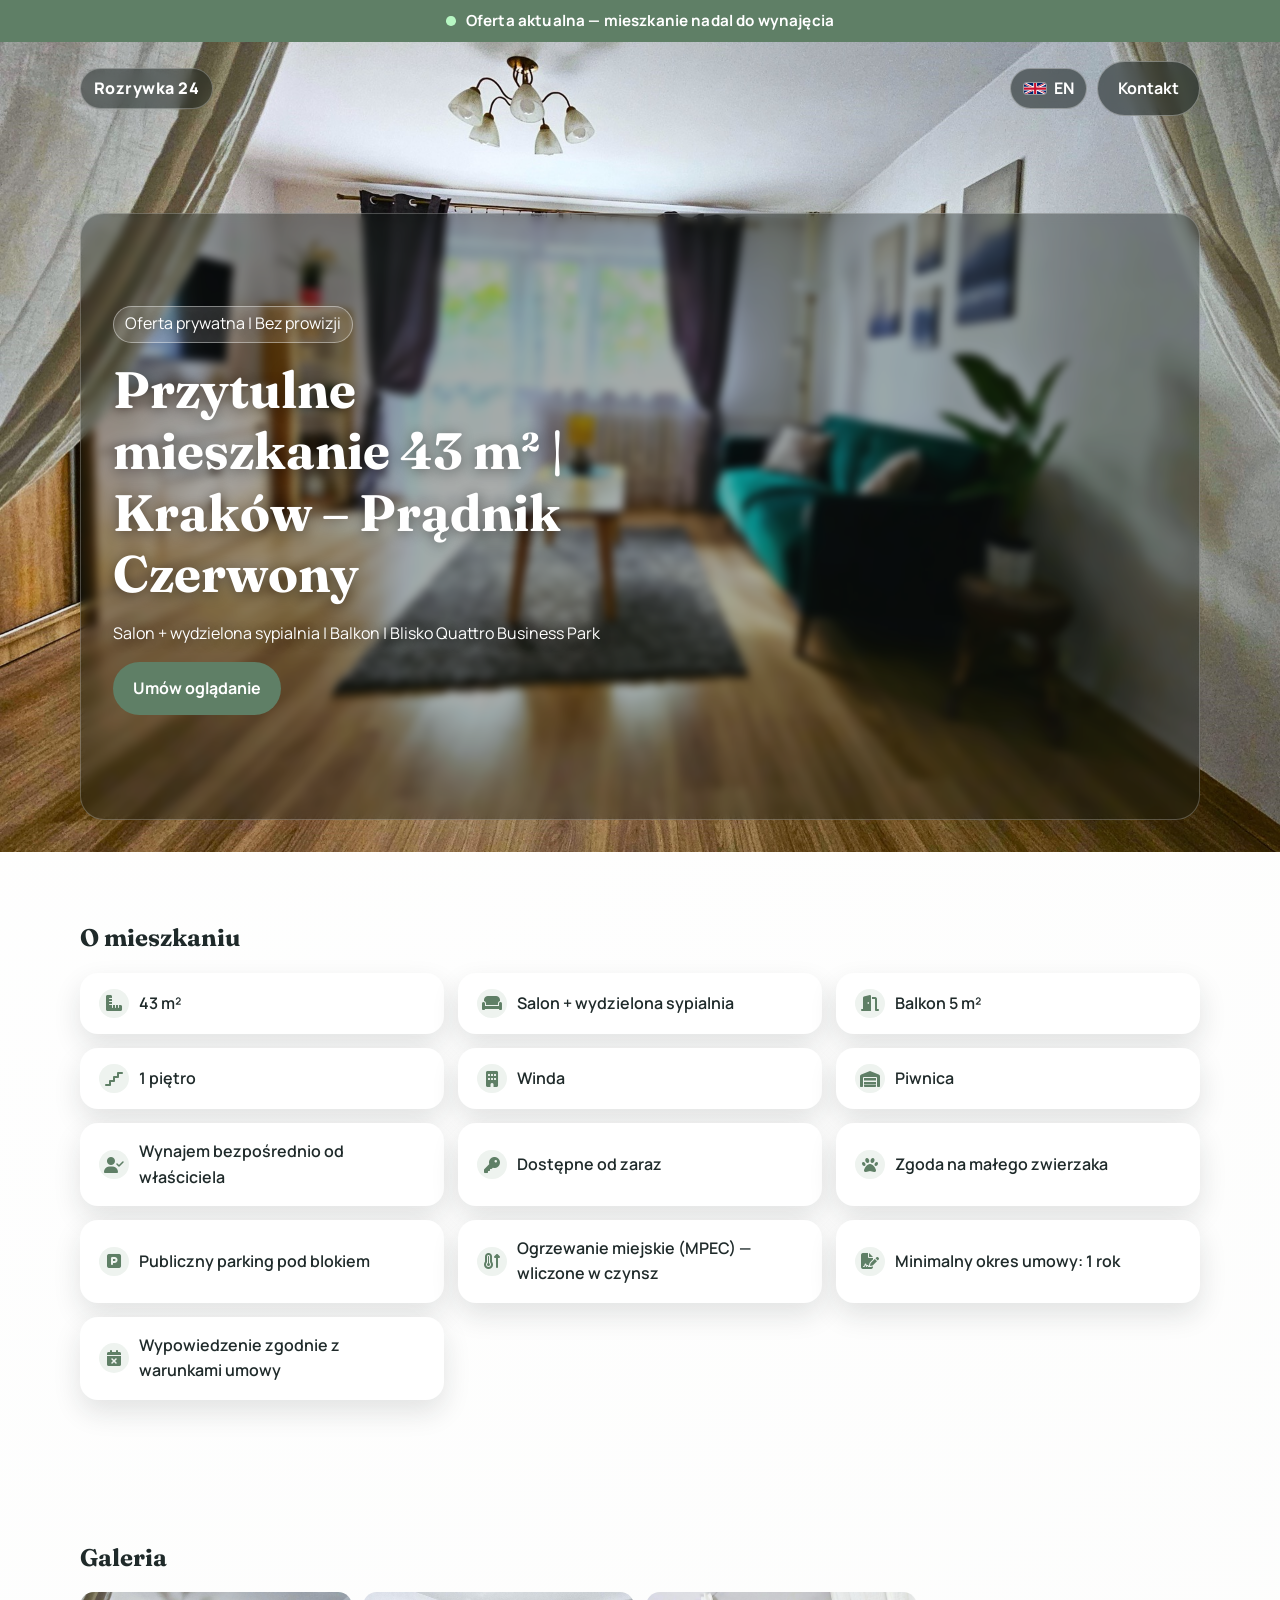
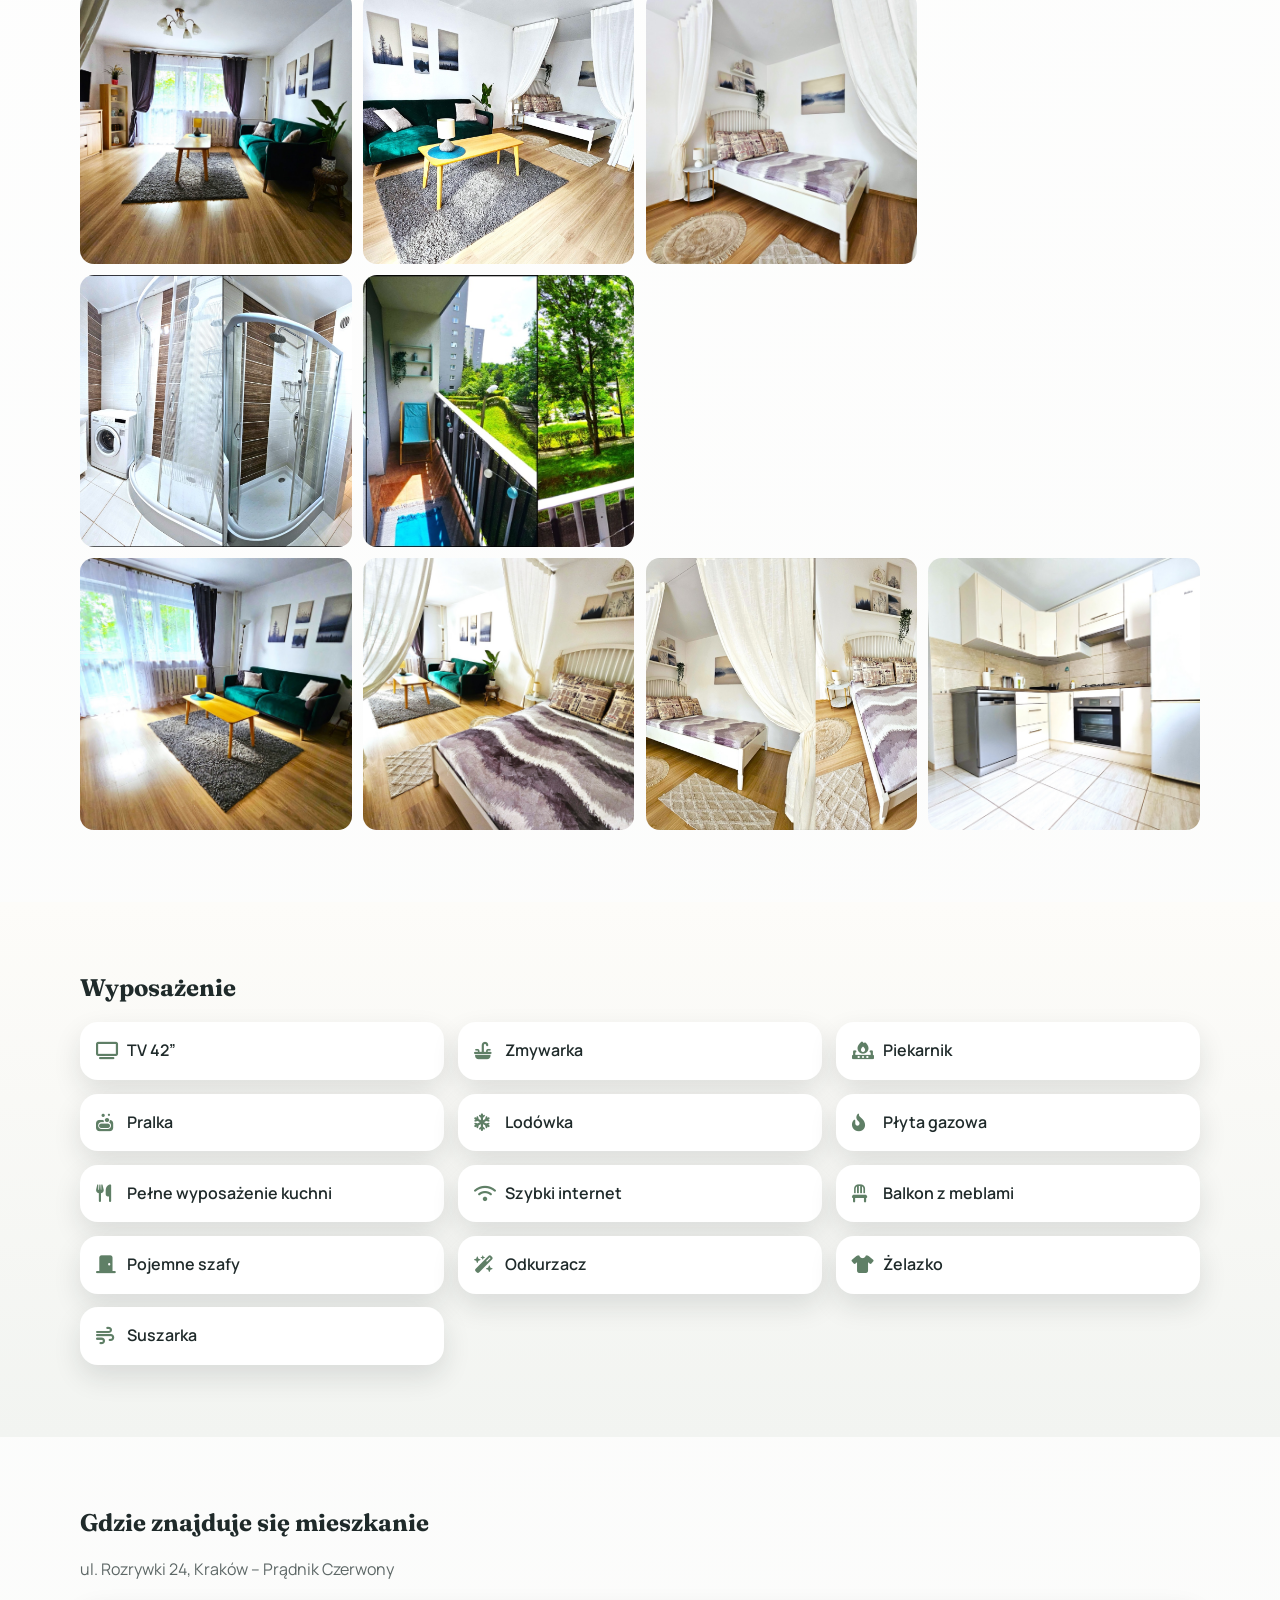
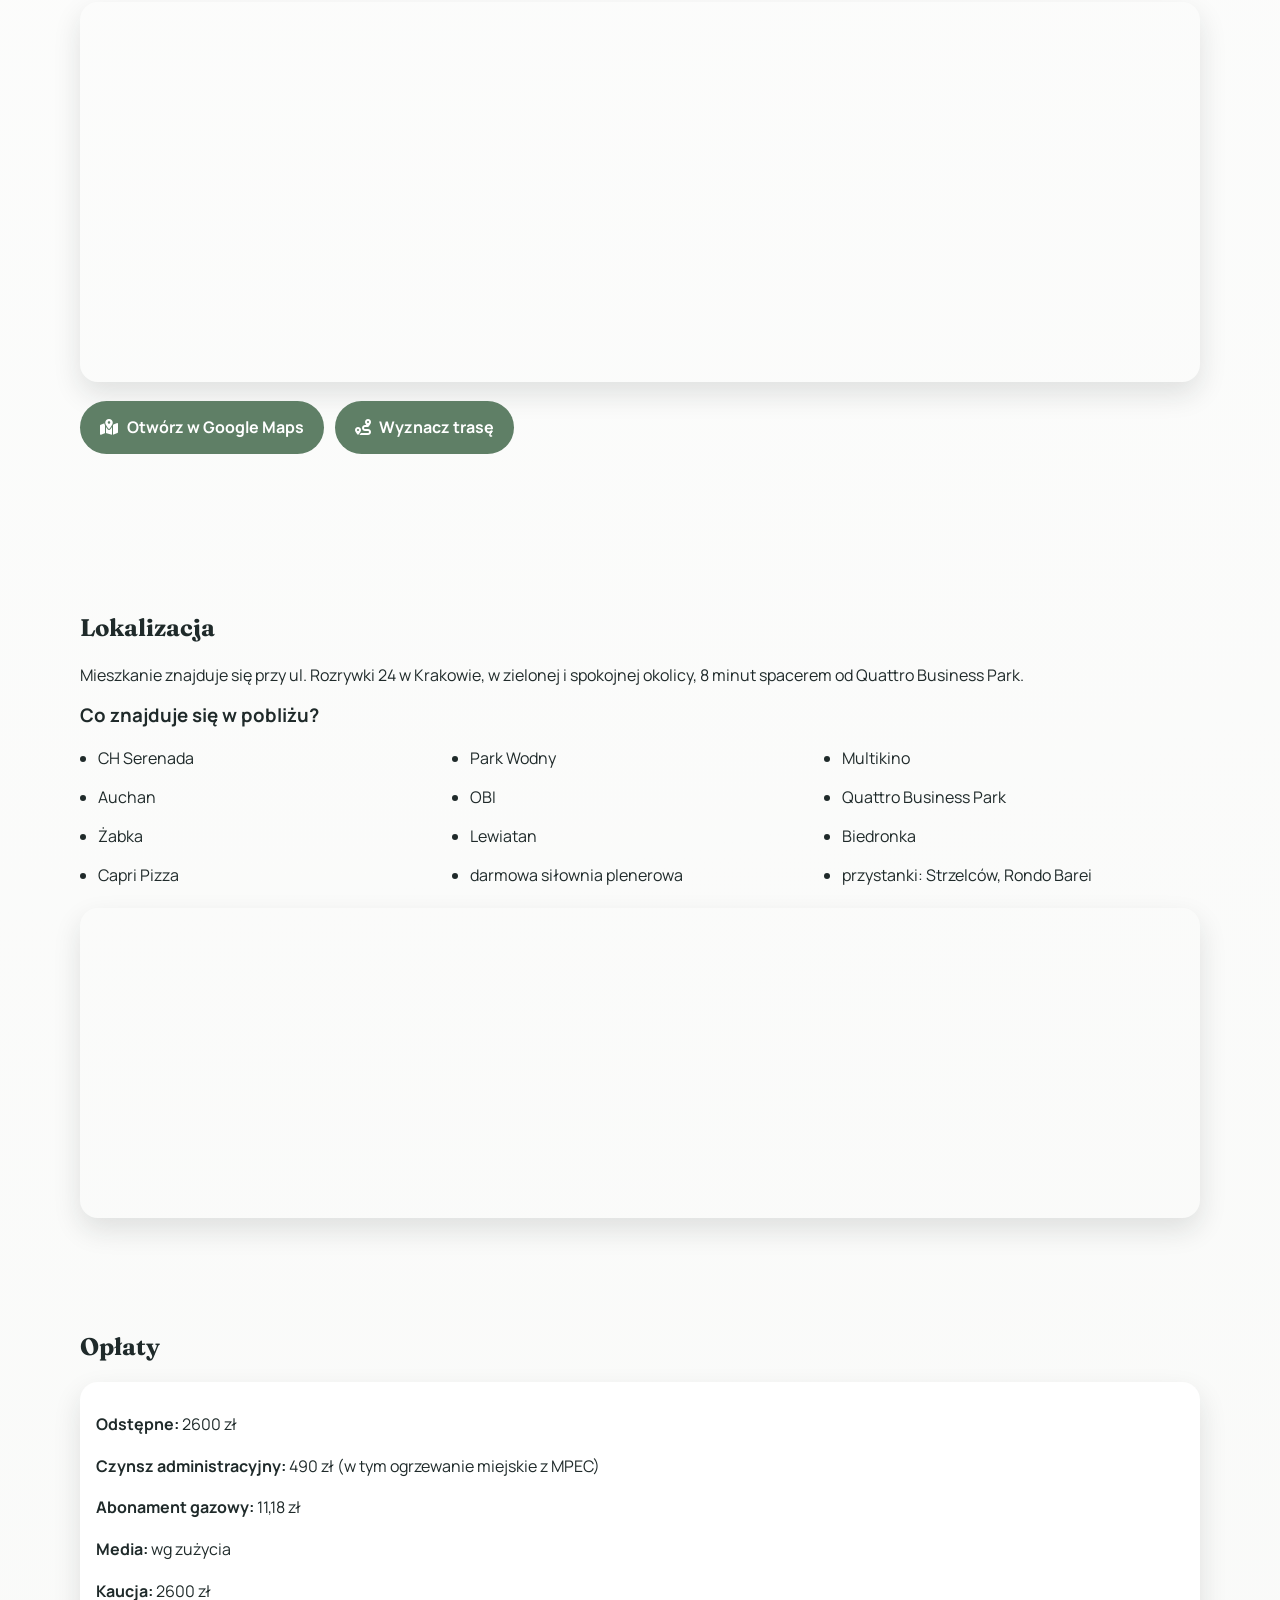
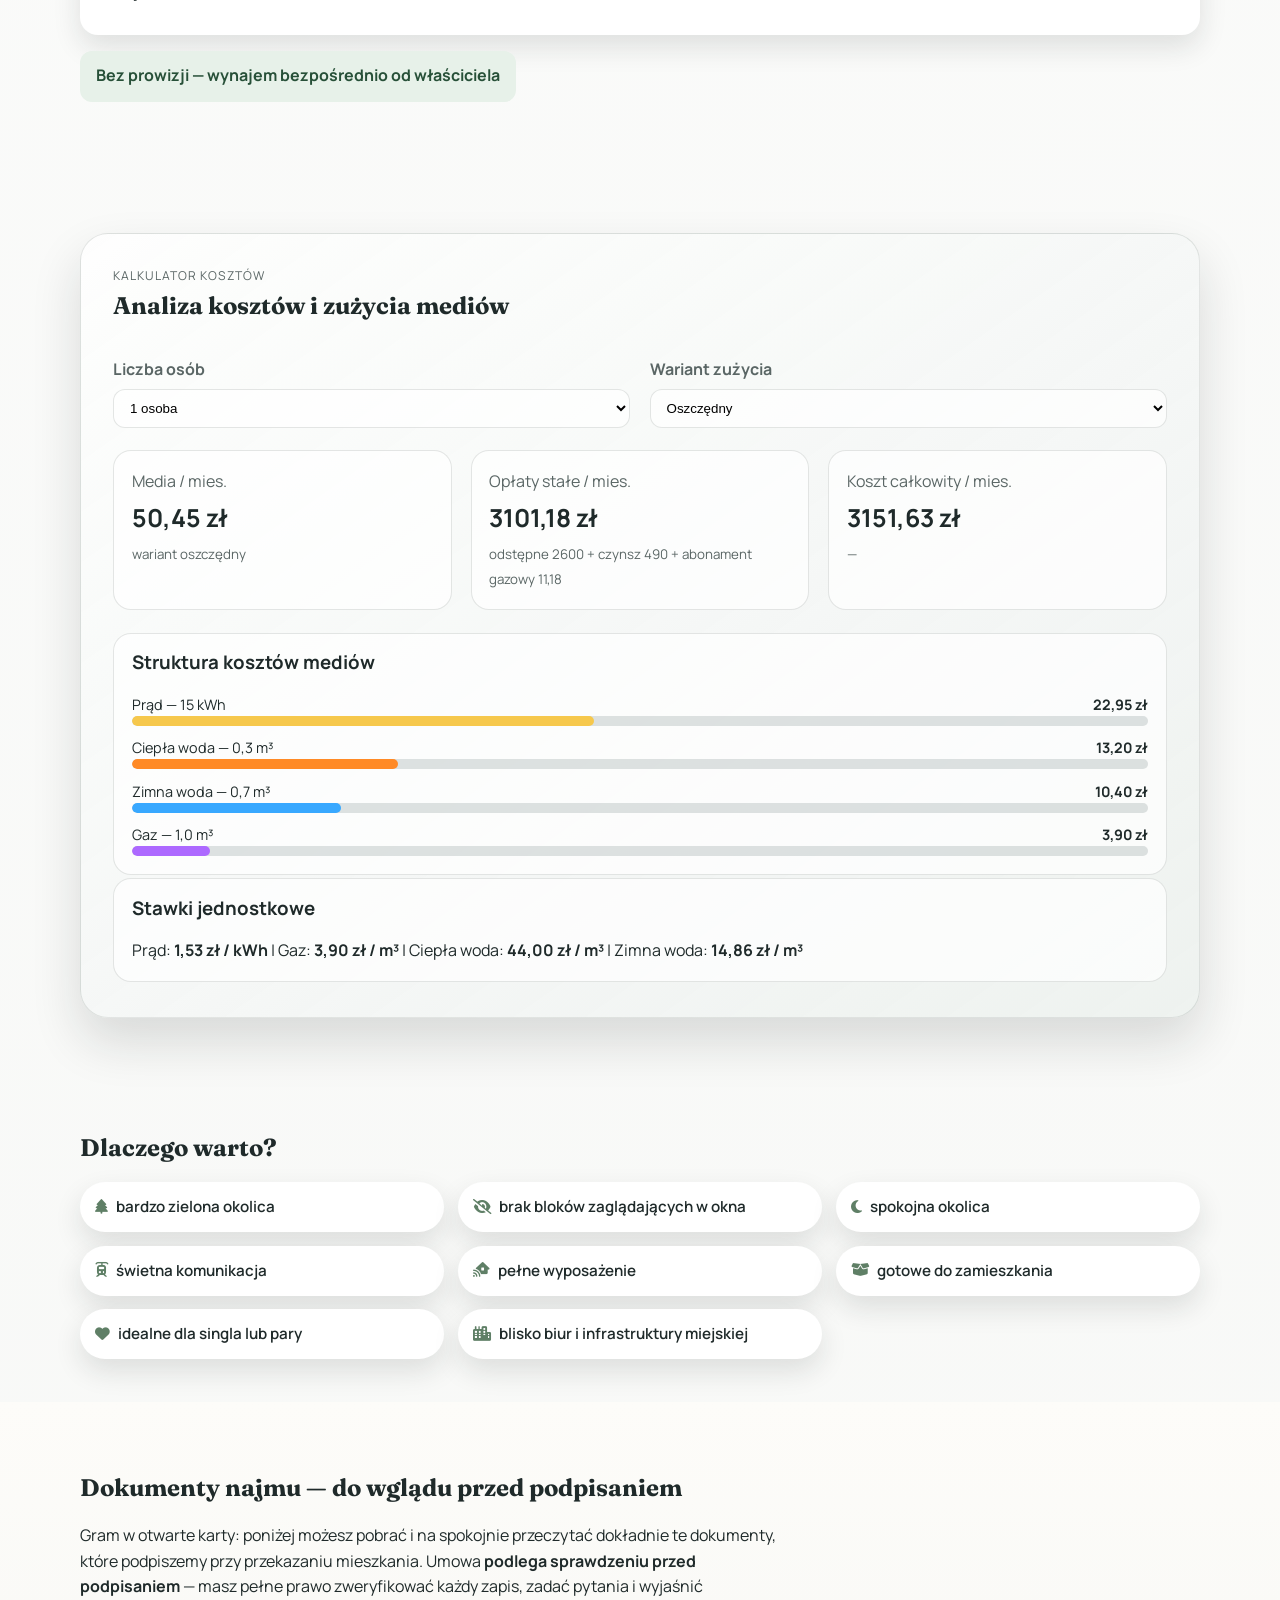
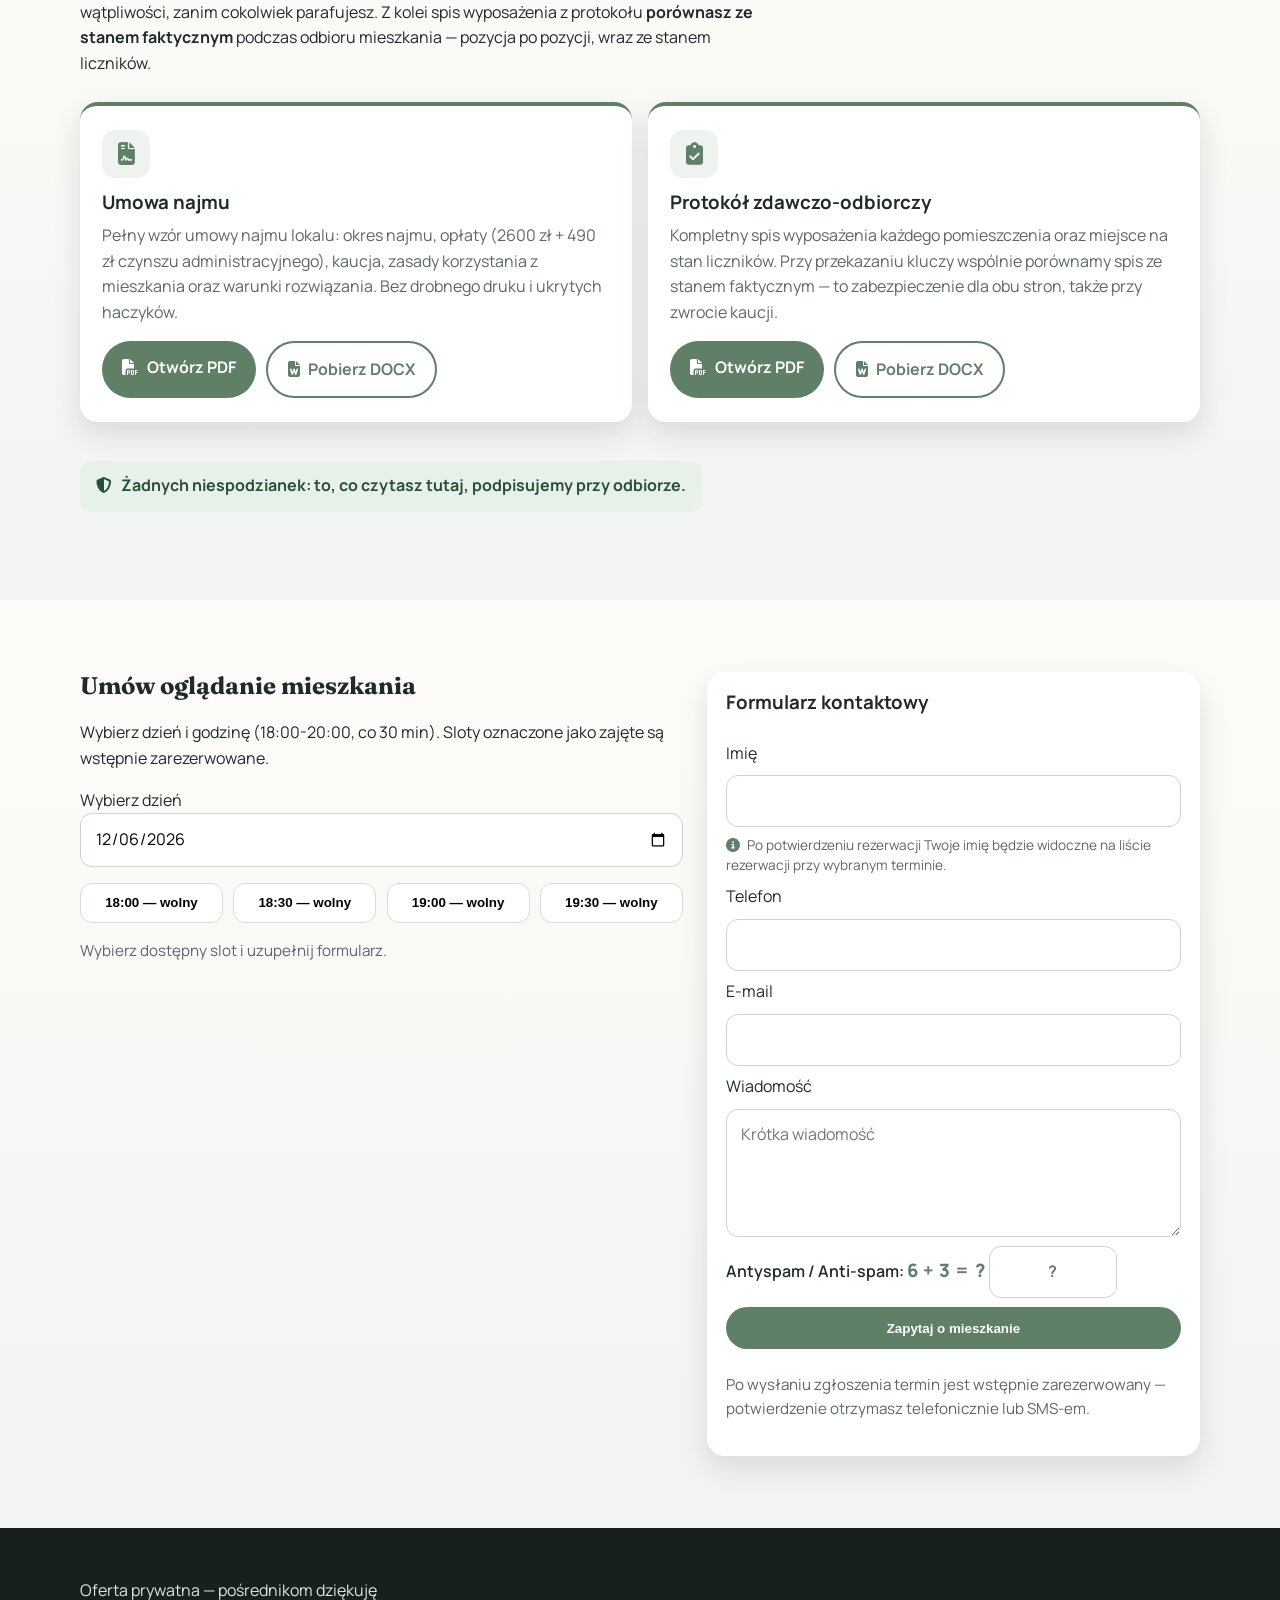
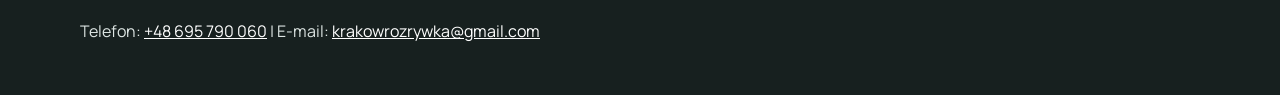
==== commit 7fc580f1: "Wersja angielska (en.html) z przełącznikiem językowym i i18n tekstów dynamicznych" ====
--- a/index.html
+++ b/index.html
@@ -8,6 +8,8 @@
   <meta name="keywords" content="wynajem mieszkania Kraków, Prądnik Czerwony, mieszkanie 43m2, bez prowizji, Quattro Business Park" />
   <meta name="theme-color" content="#5f7f66" />
   <link rel="icon" href="data:image/svg+xml,<svg xmlns='http://www.w3.org/2000/svg' viewBox='0 0 100 100'><rect width='100' height='100' rx='22' fill='%235f7f66'/><path d='M50 20 84 50H73V80H57V60H43V80H27V50H16Z' fill='white'/></svg>" />
+  <link rel="alternate" hreflang="pl" href="https://rozrywka.github.io/" />
+  <link rel="alternate" hreflang="en" href="https://rozrywka.github.io/en.html" />
   <meta property="og:type" content="website" />
   <meta property="og:locale" content="pl_PL" />
   <meta property="og:site_name" content="Mieszkanie na wynajem — Kraków, Prądnik Czerwony" />
@@ -37,7 +39,13 @@
     <img src="assets/images/hero.jpg" alt="Salon mieszkania na wynajem w Krakowie" class="hero__bg" loading="eager" decoding="async" fetchpriority="high" />
     <nav class="topbar container">
       <div class="brand">Rozrywka 24</div>
-      <a class="btn btn--ghost" href="#kontakt">Kontakt</a>
+      <div class="topbar__actions">
+        <a class="lang-switch" href="en.html" lang="en" aria-label="English version" title="English">
+          <svg viewBox="0 0 60 30" aria-hidden="true"><clipPath id="ukt"><path d="M30,15 h30 v15 z v15 h-30 z h-30 v-15 z v-15 h30 z"/></clipPath><rect width="60" height="30" fill="#012169"/><path d="M0,0 L60,30 M60,0 L0,30" stroke="#fff" stroke-width="6"/><path d="M0,0 L60,30 M60,0 L0,30" clip-path="url(#ukt)" stroke="#C8102E" stroke-width="4"/><path d="M30,0 v30 M0,15 h60" stroke="#fff" stroke-width="10"/><path d="M30,0 v30 M0,15 h60" stroke="#C8102E" stroke-width="6"/></svg>
+          EN
+        </a>
+        <a class="btn btn--ghost" href="#kontakt">Kontakt</a>
+      </div>
     </nav>
     <div class="hero__content container fade-in">
       <p class="eyebrow">Oferta prywatna | Bez prowizji</p>
--- a/styles.css
+++ b/styles.css
@@ -55,6 +55,23 @@
 }
 .topbar, .hero__content { position: relative; z-index: 2; }
 .topbar { padding-top: 1.2rem; display: flex; justify-content: space-between; align-items: center; }
+.topbar__actions { display: flex; gap: .6rem; align-items: center; }
+.lang-switch {
+  display: inline-flex;
+  align-items: center;
+  gap: .45rem;
+  color: #fff;
+  font-weight: 700;
+  text-decoration: none;
+  background: rgba(15, 24, 22, .52);
+  border: 1px solid rgba(255, 255, 255, .34);
+  padding: .45rem .8rem;
+  border-radius: 999px;
+  backdrop-filter: blur(6px);
+  transition: transform .22s ease, background .22s ease;
+}
+.lang-switch:hover { transform: translateY(-2px); background: rgba(15, 24, 22, .72); }
+.lang-switch svg { width: 1.4rem; height: auto; border-radius: 3px; display: block; box-shadow: 0 0 0 1px rgba(255,255,255,.35); }
 .brand {
   color: #fff;
   font-weight: 800;
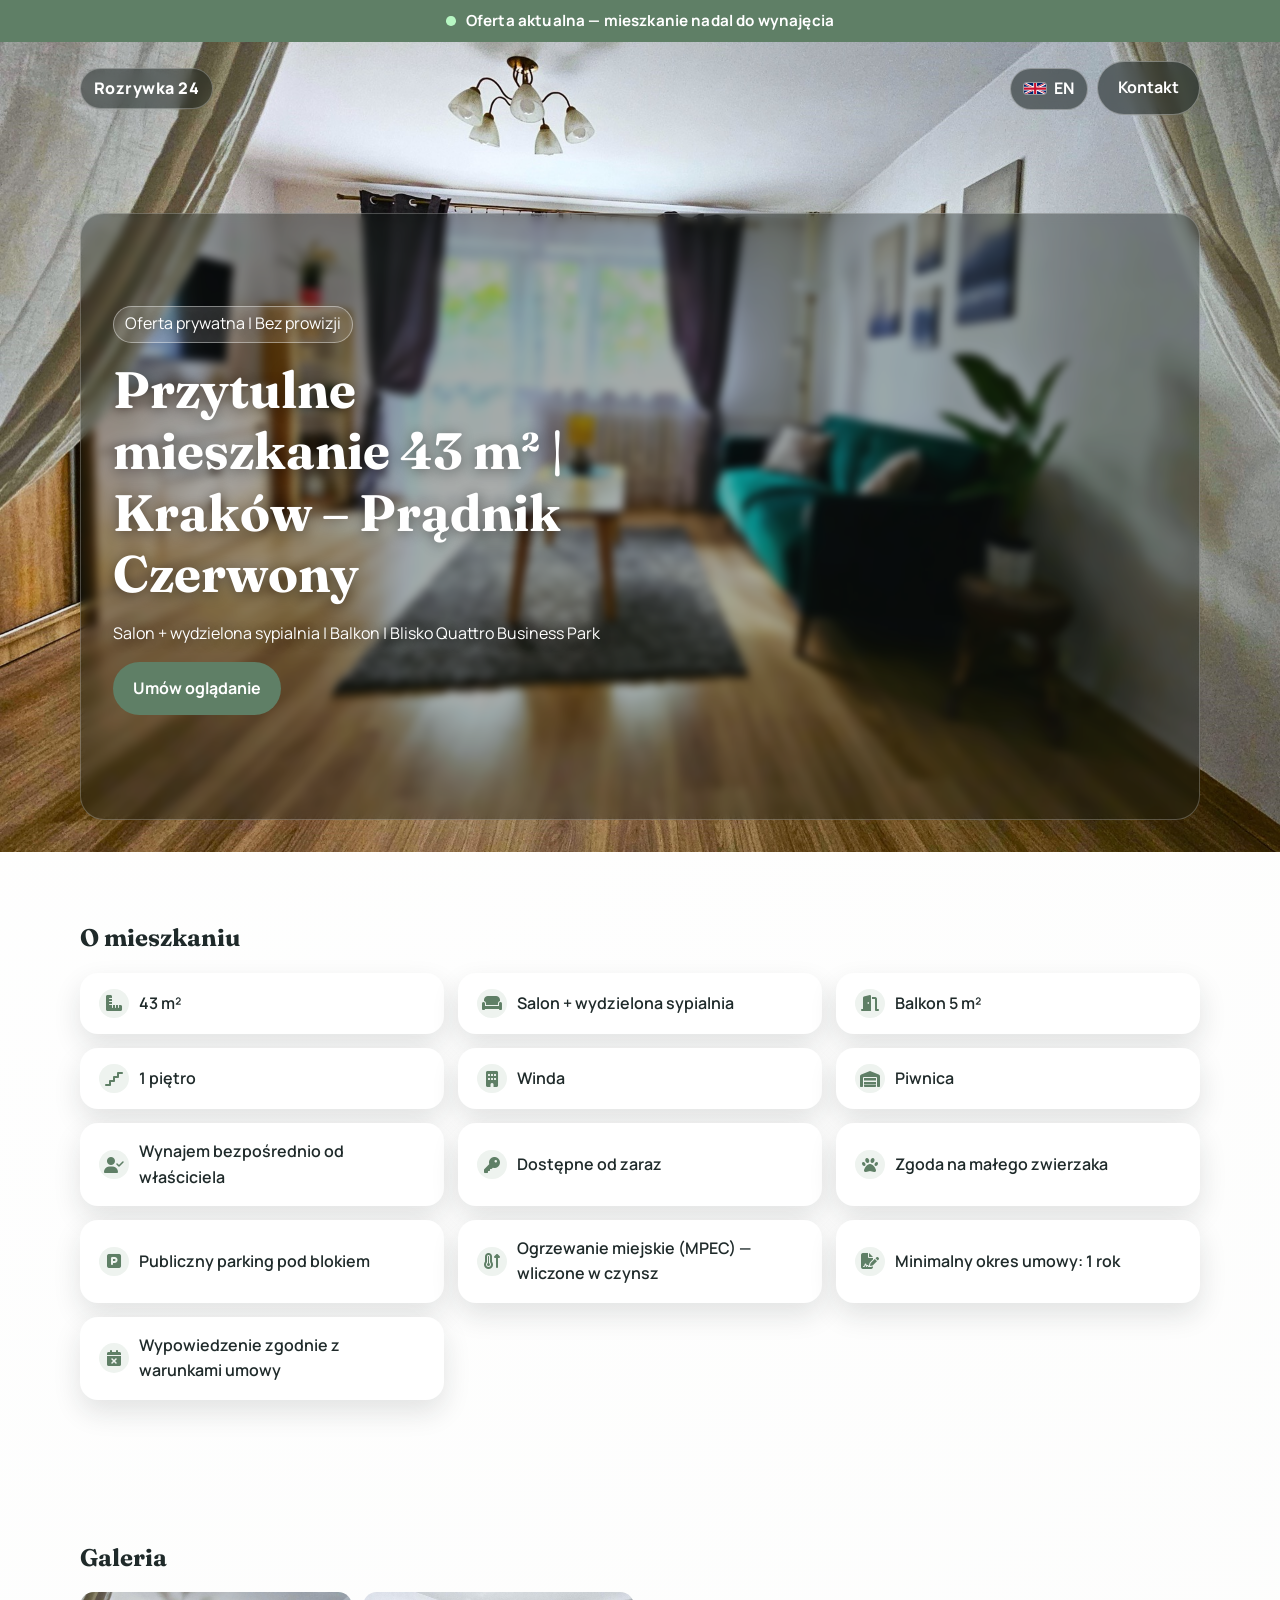
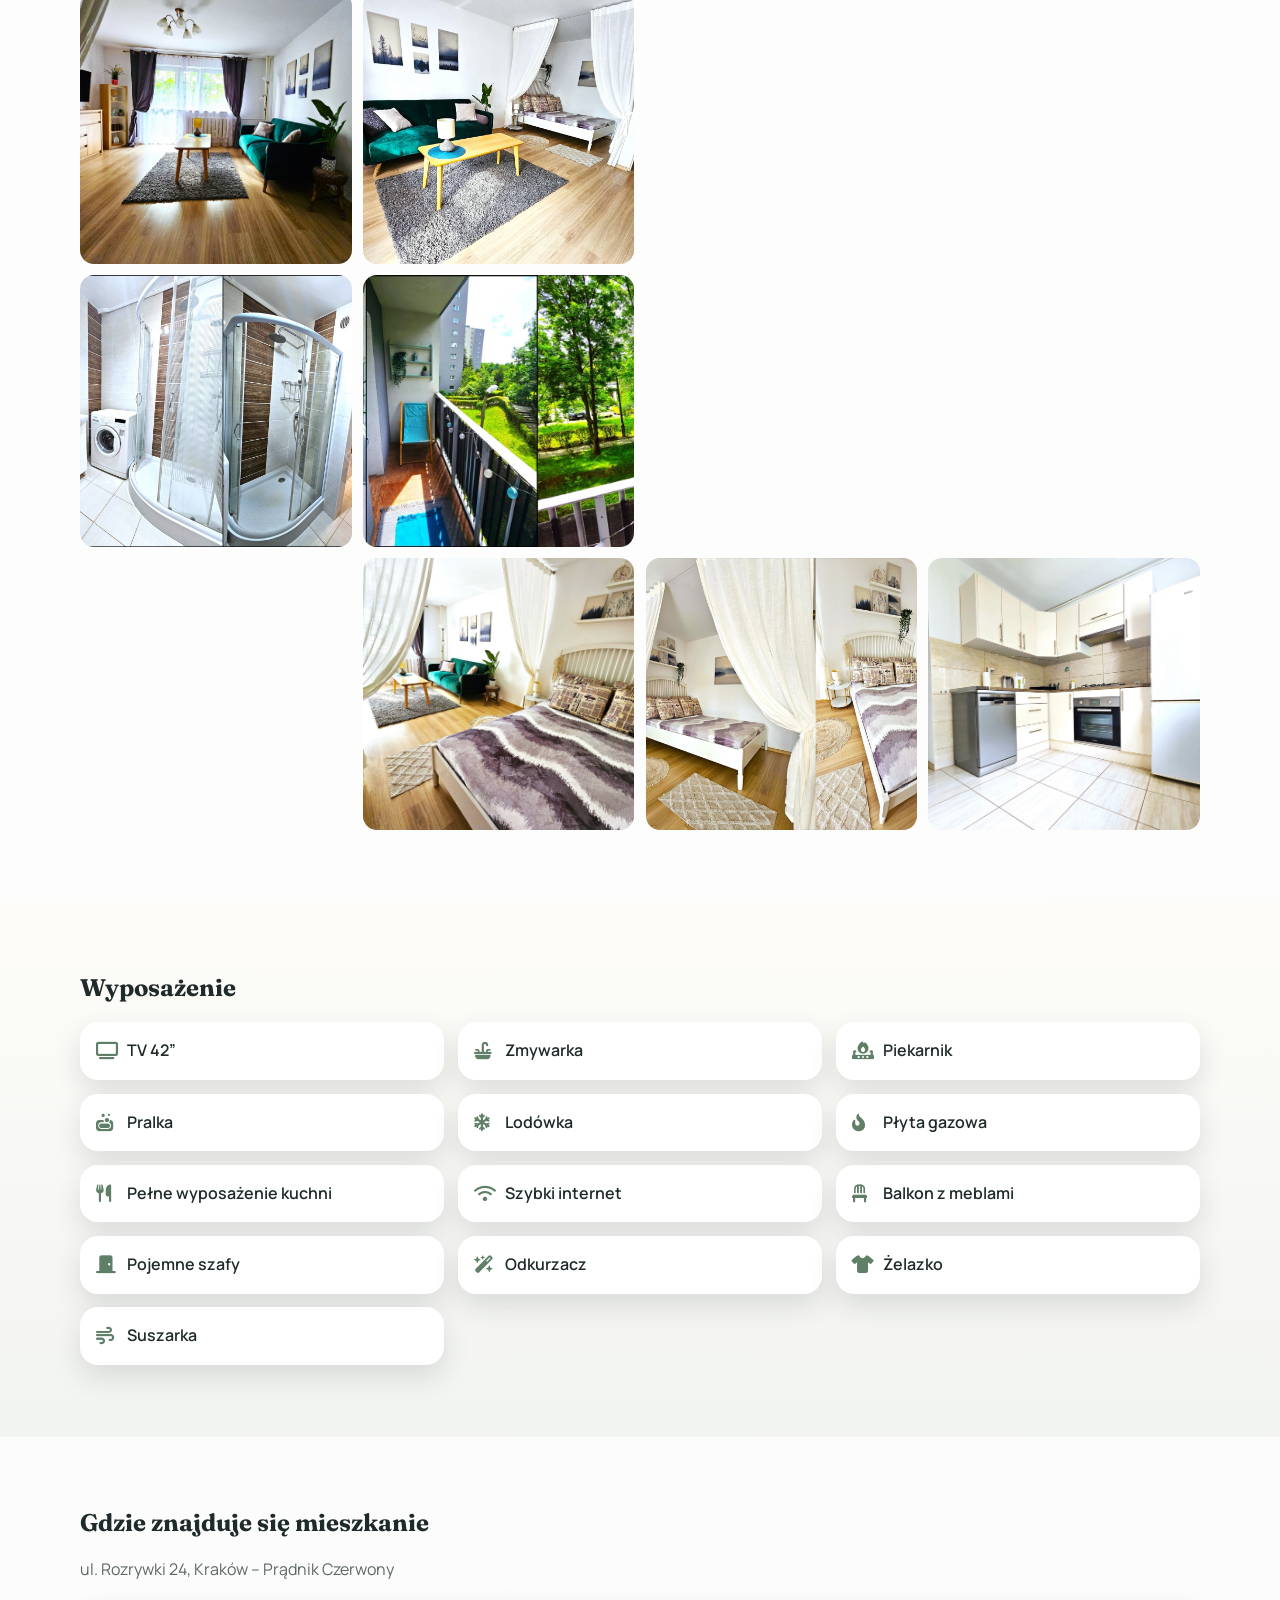
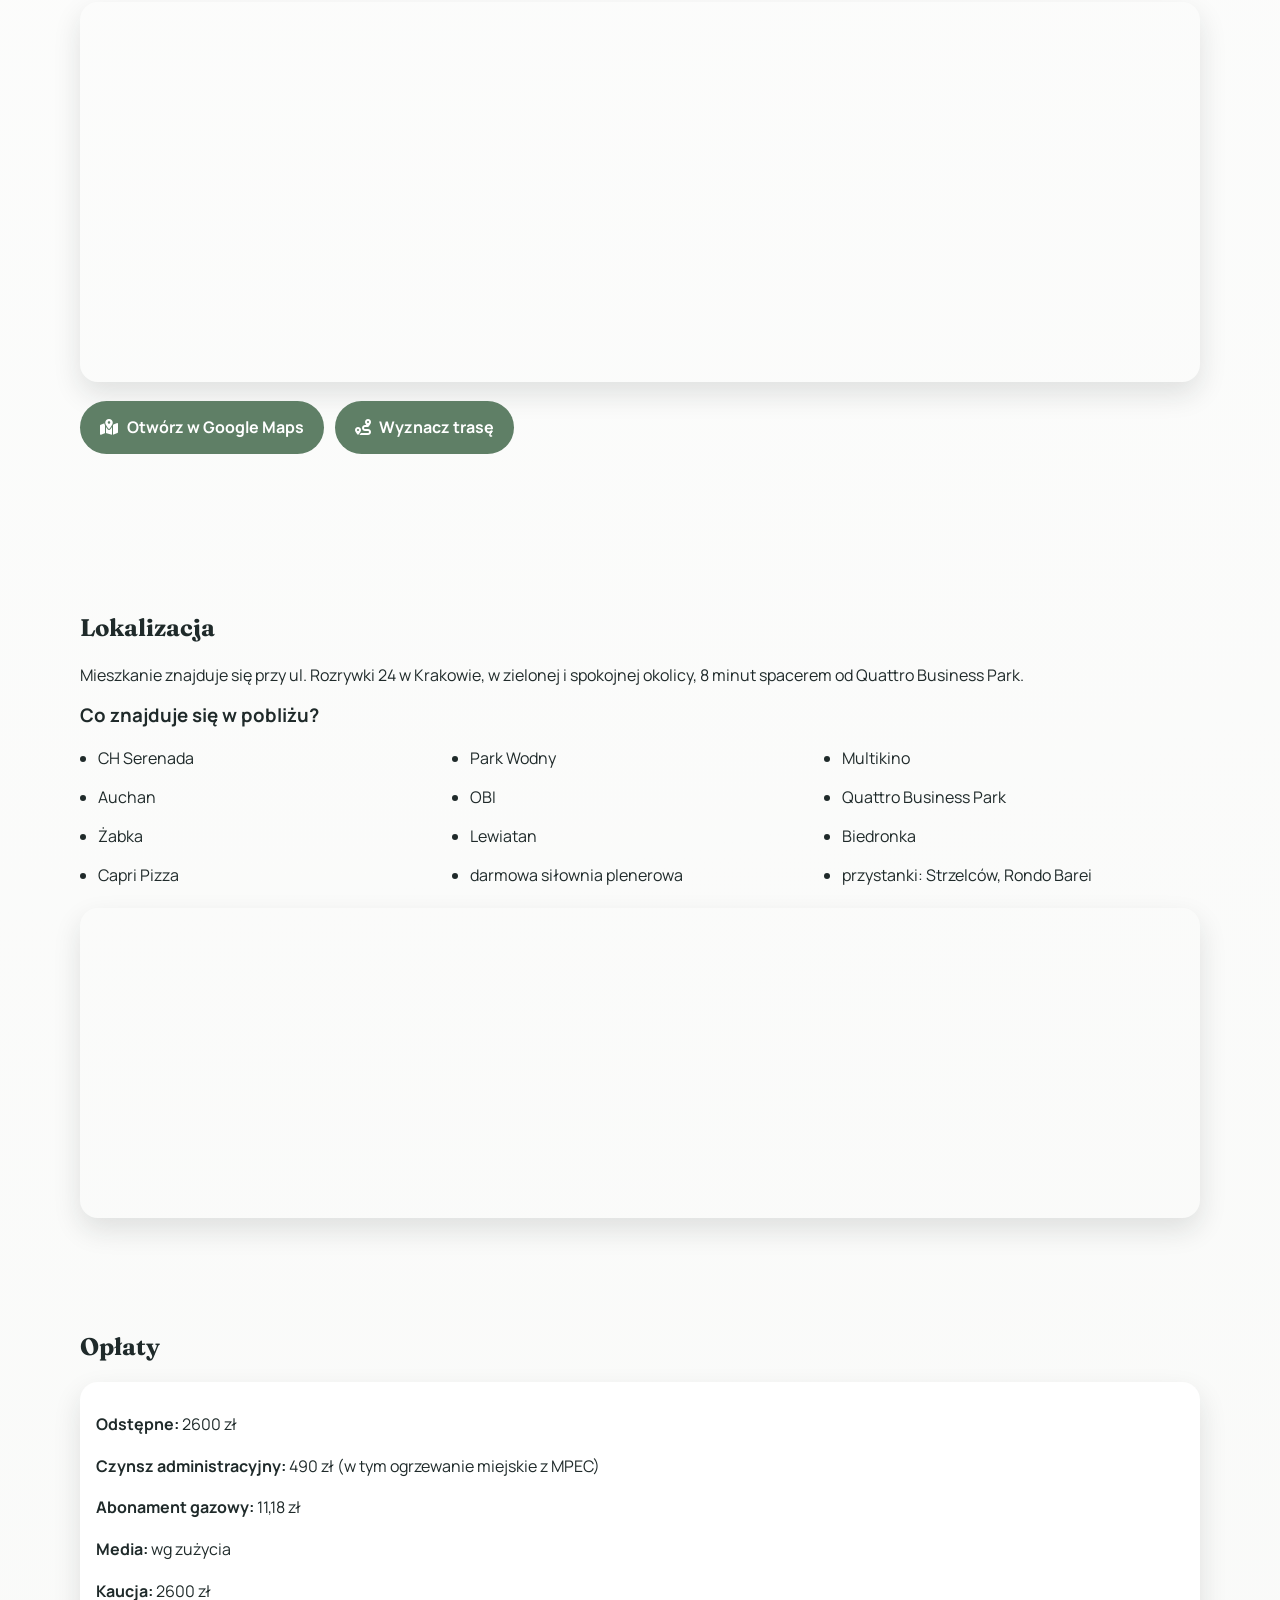
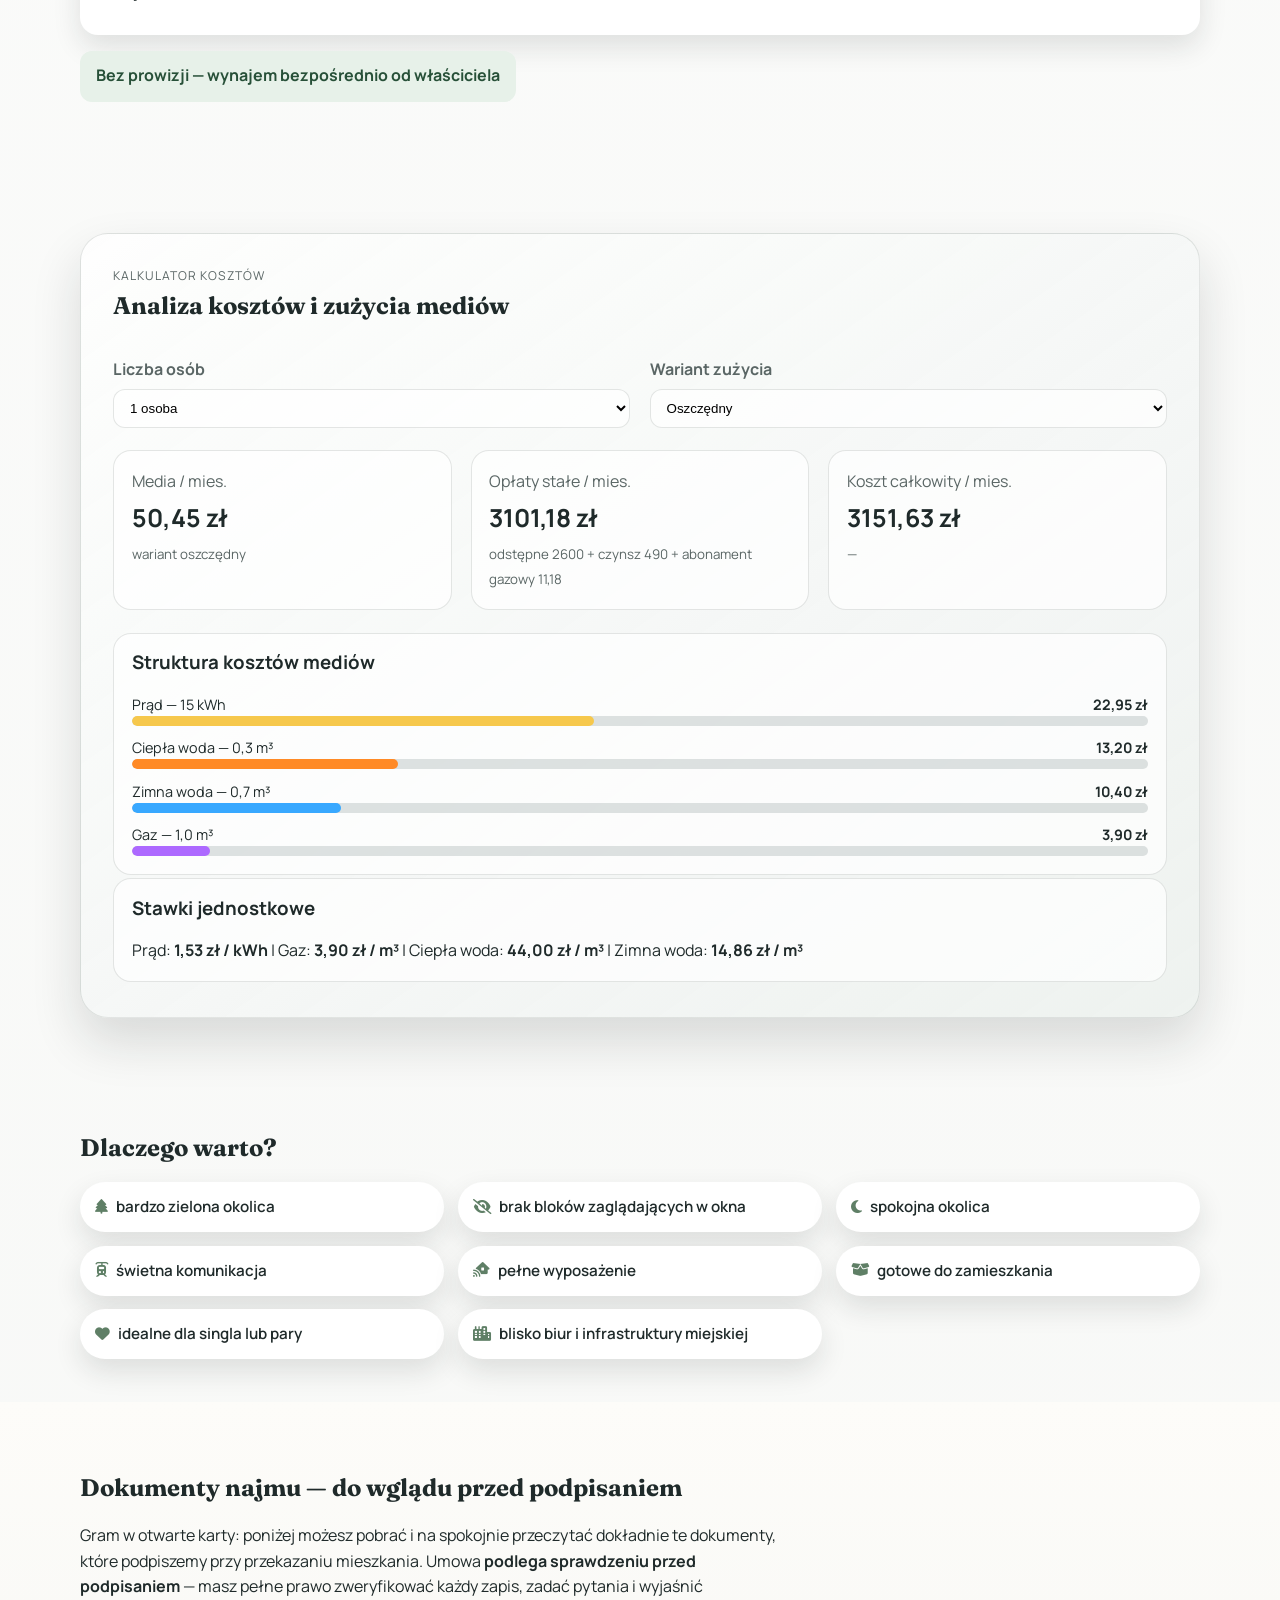
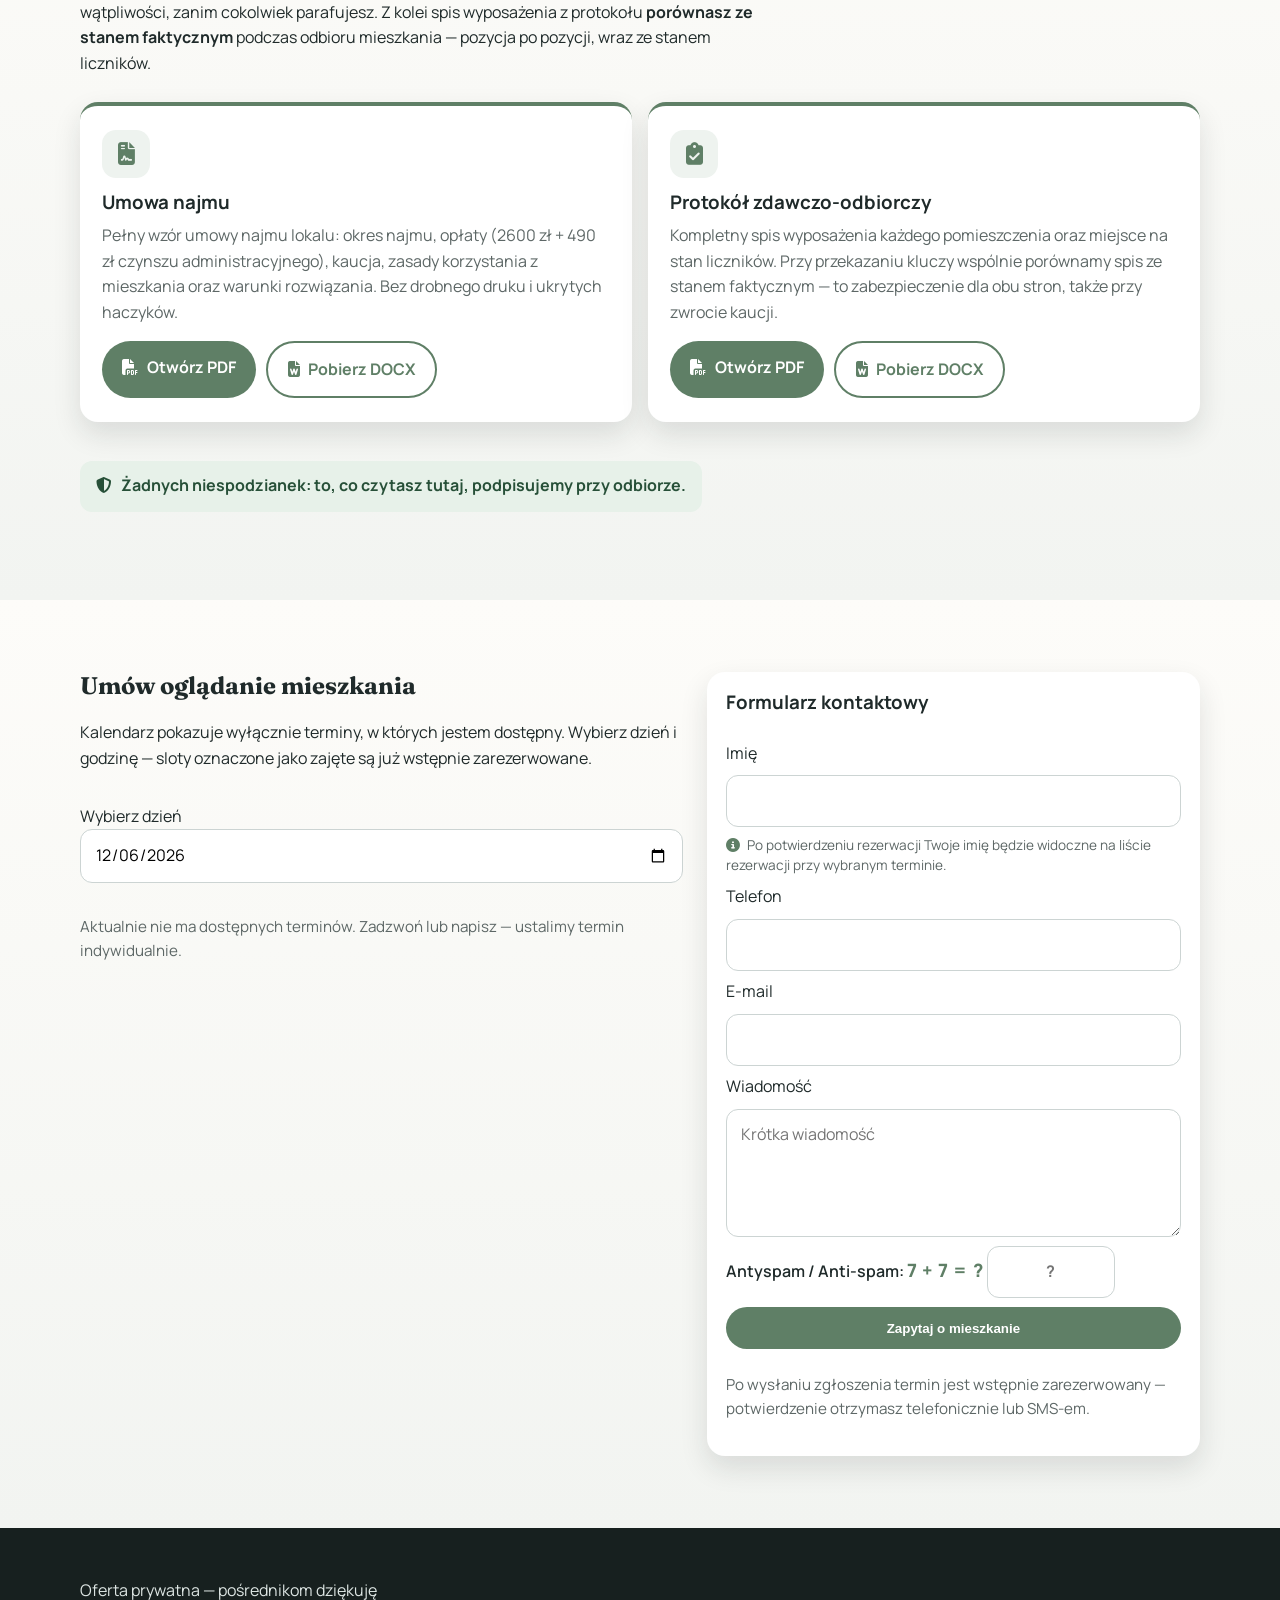
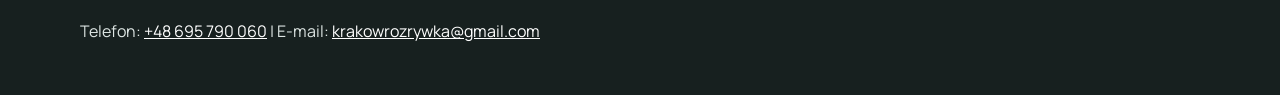
==== commit 6a437d8c: "System rezerwacji oparty o dostepnosc.md — terminy definiowane przez właściciela (PL+EN)" ====
--- a/index.html
+++ b/index.html
@@ -250,7 +250,8 @@
       <div class="container booking-layout">
         <div>
           <h2>Umów oglądanie mieszkania</h2>
-          <p>Wybierz dzień i godzinę (18:00-20:00, co 30 min). Sloty oznaczone jako zajęte są wstępnie zarezerwowane.</p>
+          <p>Kalendarz pokazuje wyłącznie terminy, w których jestem dostępny. Wybierz dzień i godzinę — sloty oznaczone jako zajęte są już wstępnie zarezerwowane.</p>
+          <div id="upcoming-days" class="upcoming-days" aria-live="polite"></div>
           <label for="visit-date">Wybierz dzień</label>
           <input type="date" id="visit-date" />
           <div id="slot-list" class="slots" aria-live="polite"></div>
--- a/styles.css
+++ b/styles.css
@@ -171,6 +171,20 @@
 #dlaczego.section { padding: 2.7rem 0; }
 #oplaty .pricing { padding: .9rem 1rem; }
 .booking-layout { display: grid; gap: 1.5rem; }
+.upcoming-days { display: flex; flex-wrap: wrap; gap: .5rem; align-items: center; margin-bottom: 1rem; }
+.upcoming-label { font-weight: 700; color: var(--muted); font-size: .92rem; }
+.day-chip {
+  border: 1px solid #cfd8d4;
+  background: var(--surface);
+  border-radius: 999px;
+  padding: .42rem .8rem;
+  font-weight: 700;
+  font-size: .9rem;
+  cursor: pointer;
+  transition: border-color .2s ease, background .2s ease, color .2s ease;
+}
+.day-chip:hover { border-color: var(--accent); }
+.day-chip.active { background: var(--accent); color: #fff; border-color: var(--accent); }
 .slots { display: grid; grid-template-columns: repeat(2, minmax(0, 1fr)); gap: .65rem; margin: 1rem 0; }
 .slot-btn { border: 1px solid #d7dddc; border-radius: 12px; padding: .7rem .4rem; background: #fff; font-weight: 700; cursor: pointer; }
 .slot-btn:hover { border-color: var(--accent); }
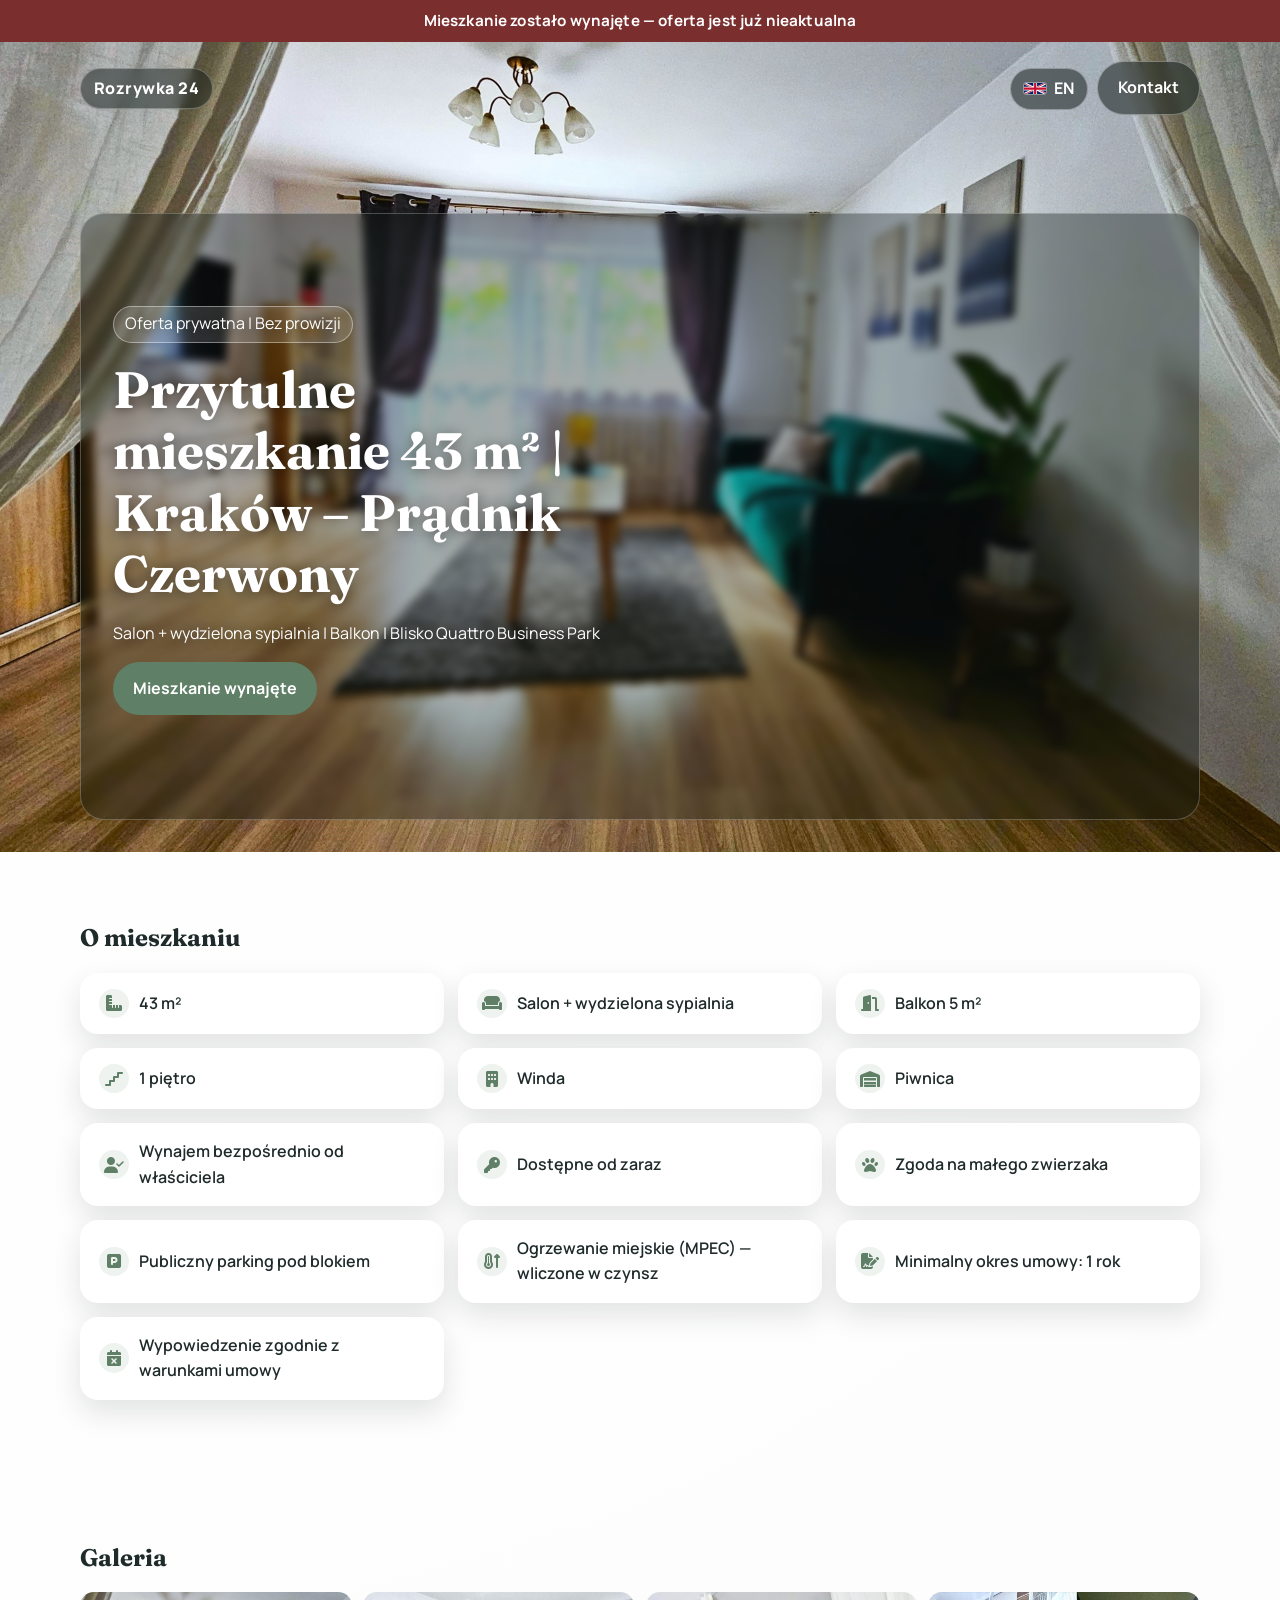
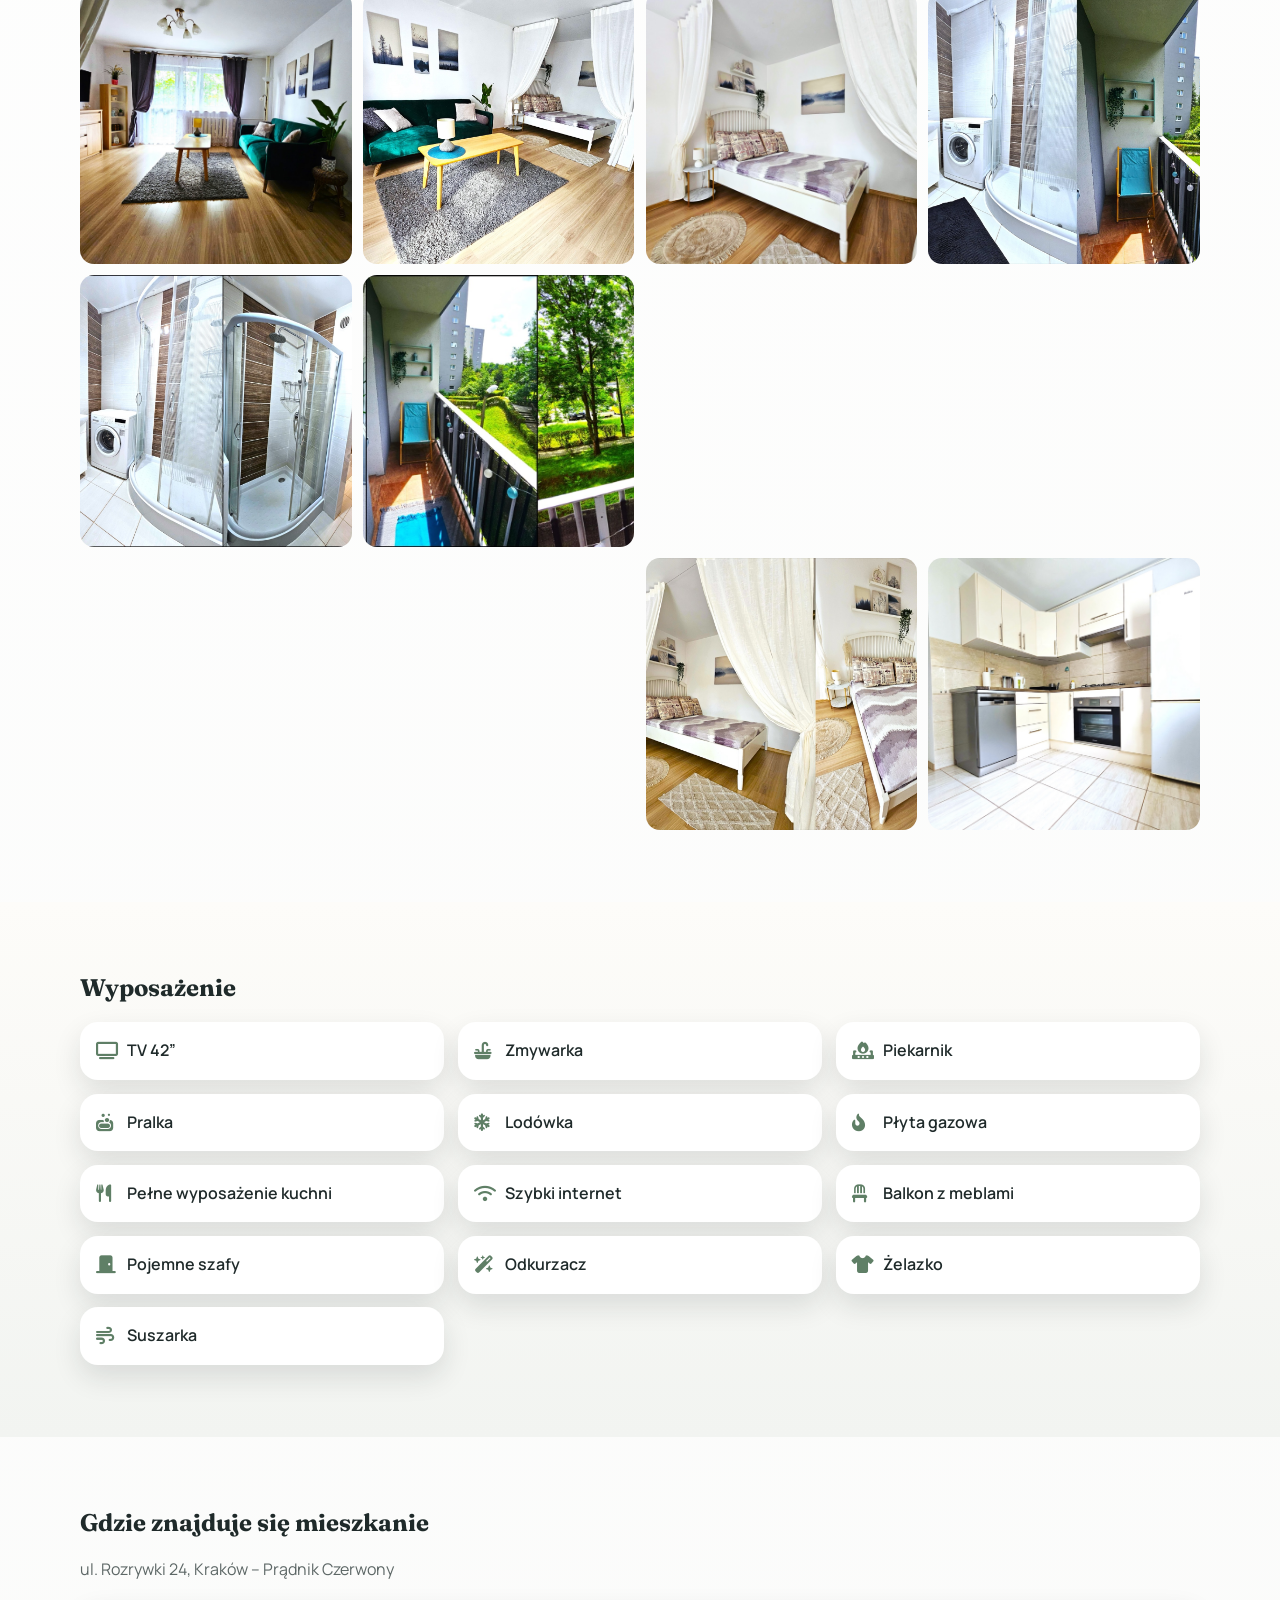
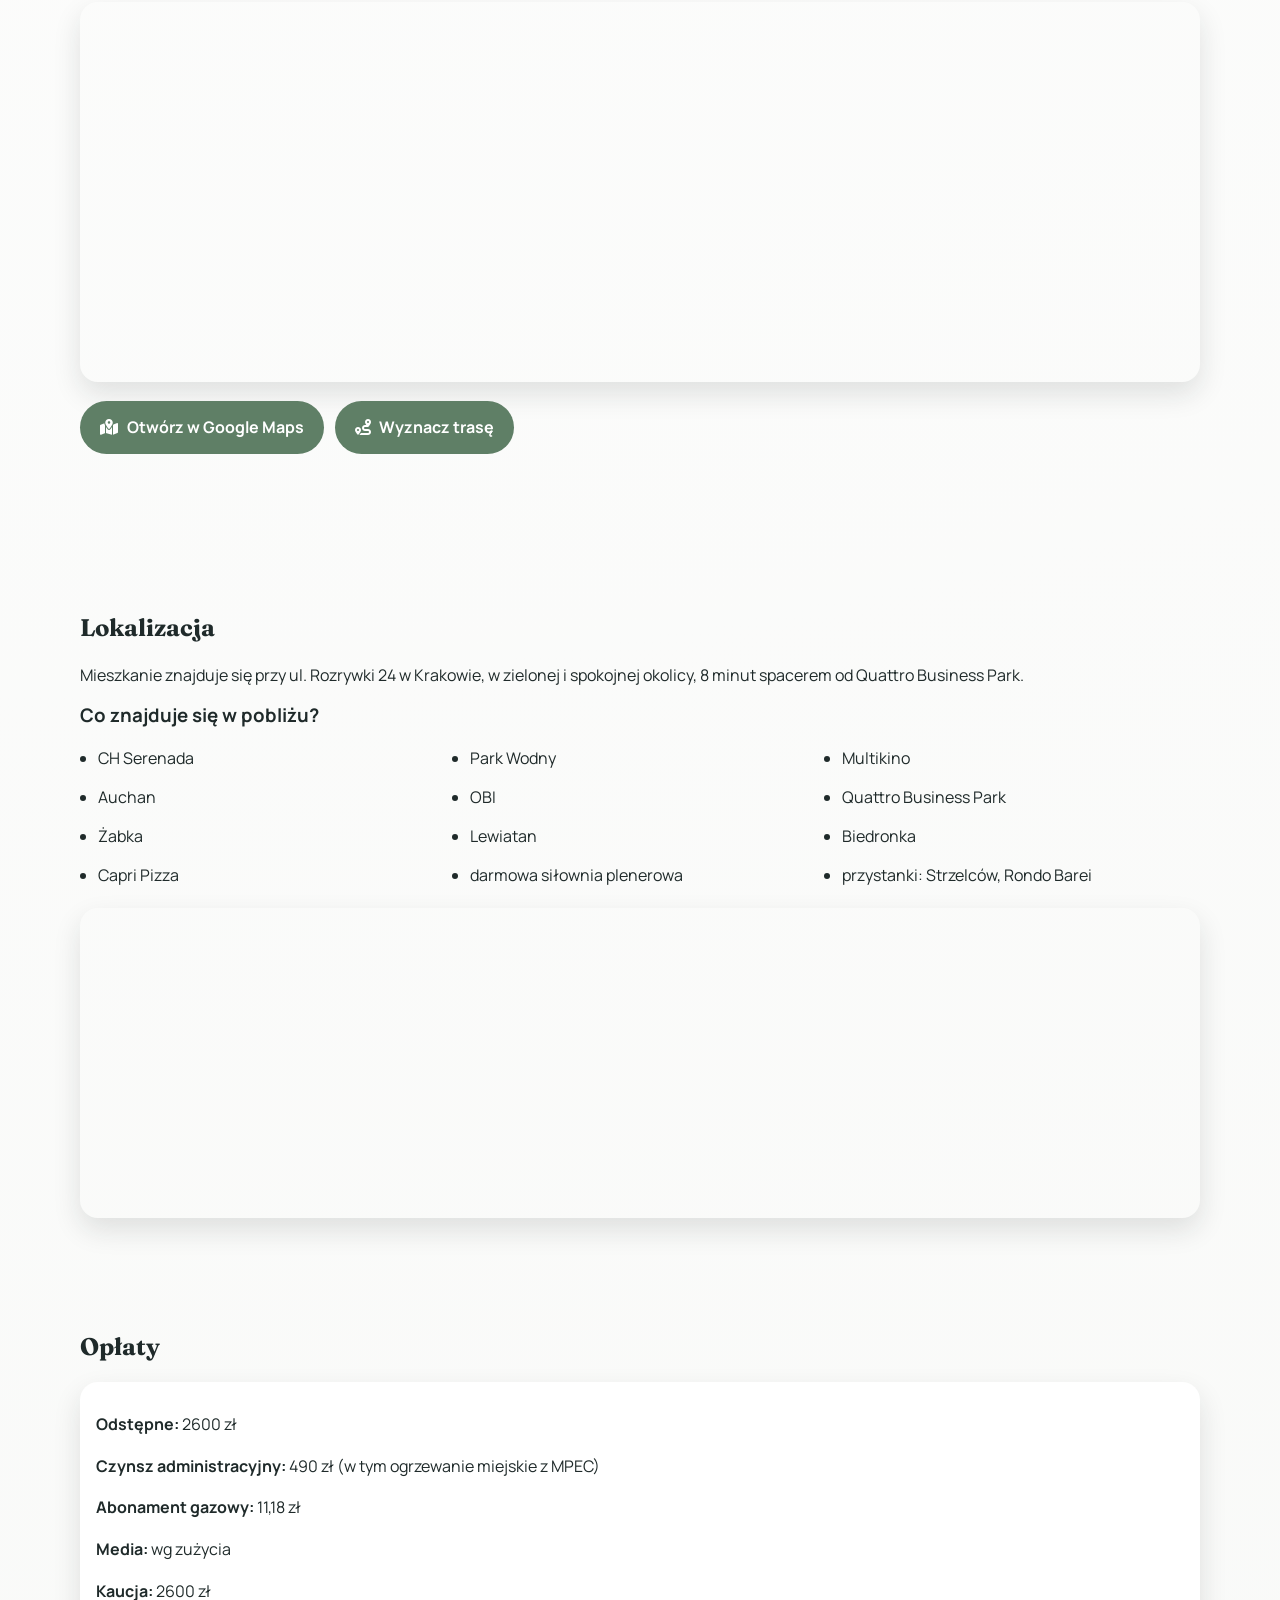
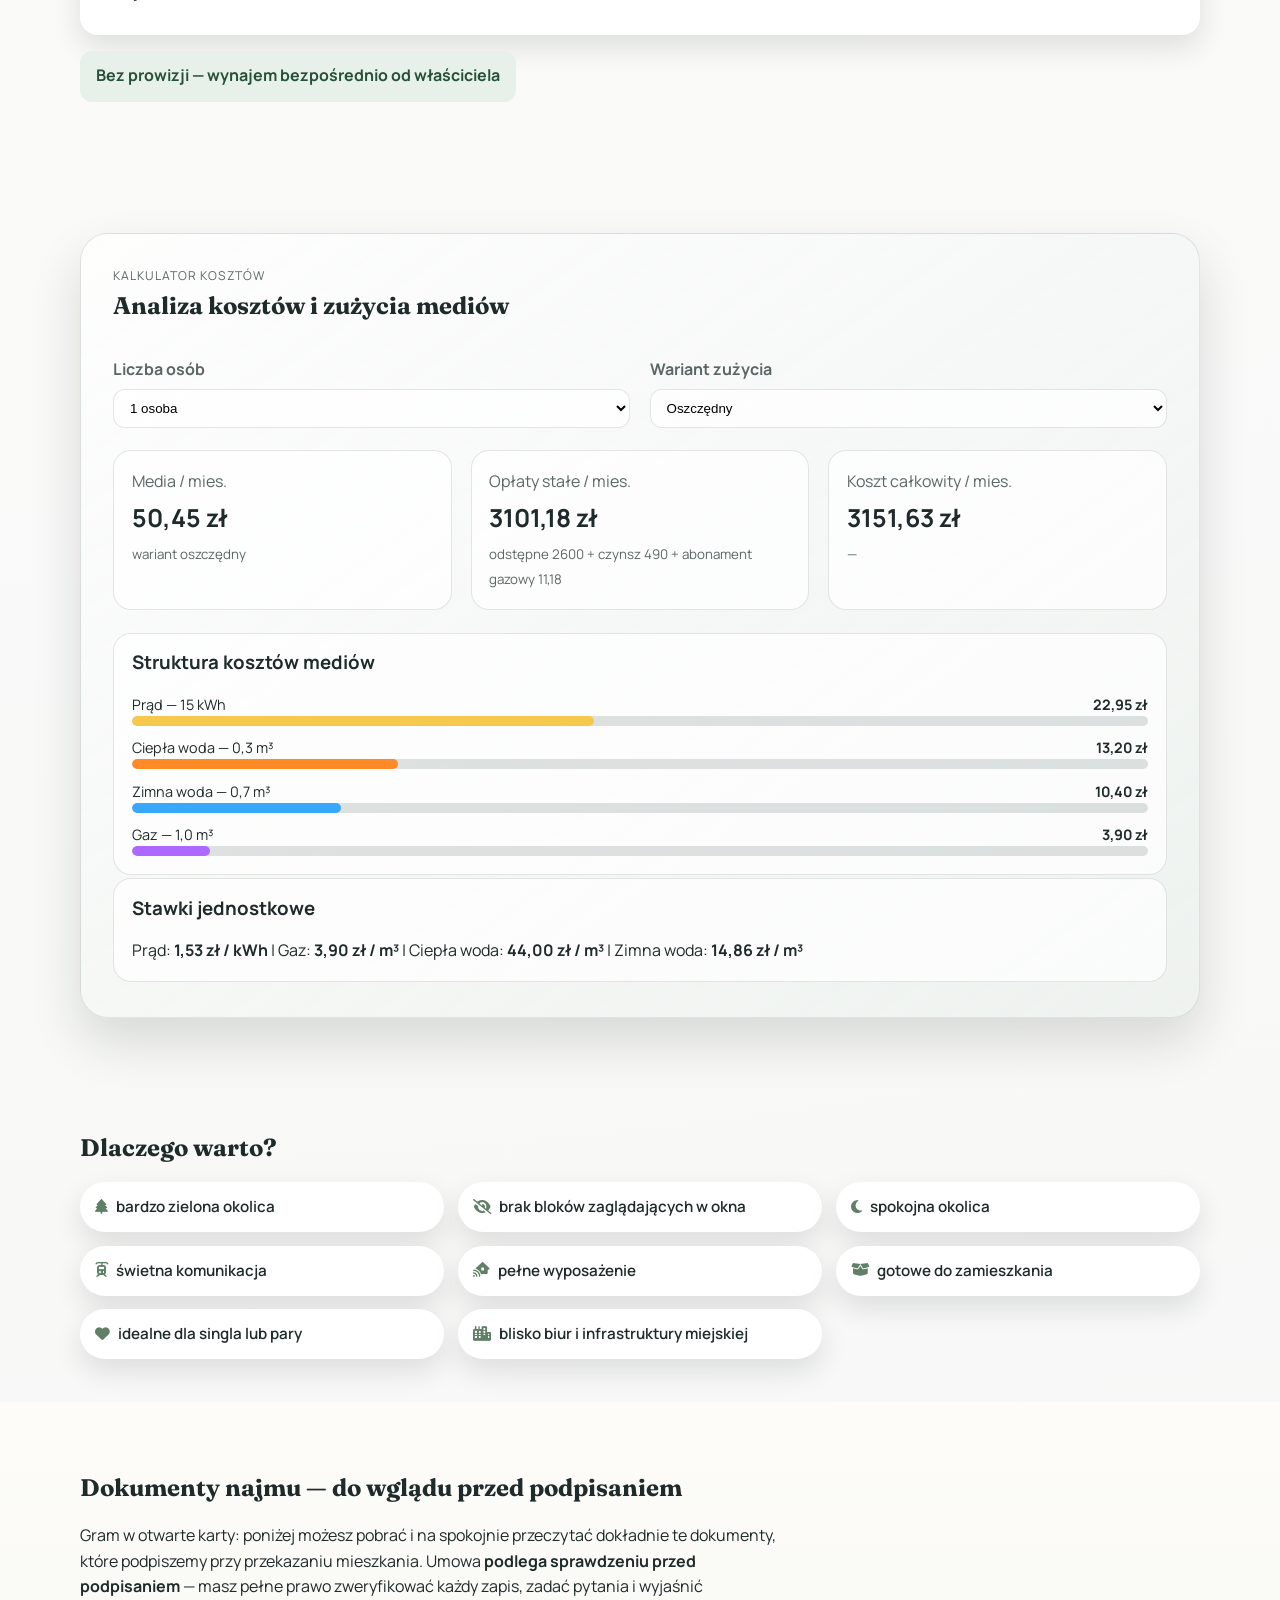
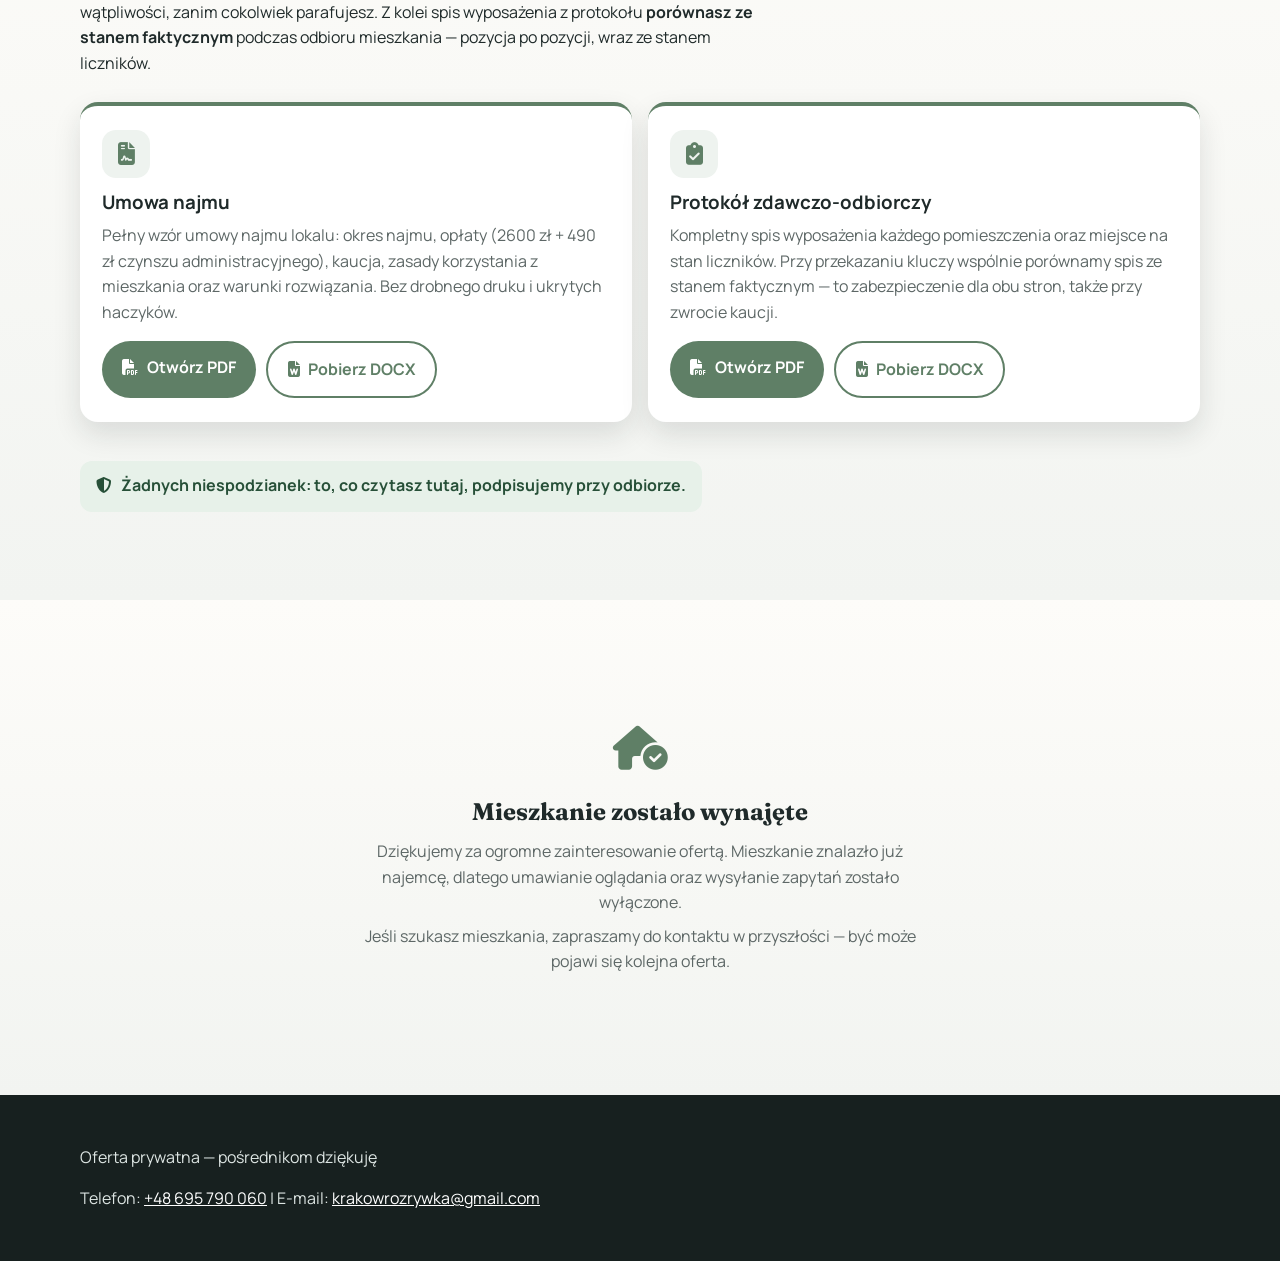
==== commit c5c0d98e: "Oznaczenie mieszkania jako wynajętego — wyłączenie kalendarza i formularza (PL+EN) Co-Authored-By: C" ====
--- a/index.html
+++ b/index.html
@@ -30,9 +30,8 @@
   <script defer src="script.js"></script>
 </head>
 <body>
-  <div class="availability-bar" role="status">
-    <span class="dot" aria-hidden="true"></span>
-    Oferta aktualna — mieszkanie nadal do wynajęcia
+  <div class="availability-bar rented" role="status">
+    Mieszkanie zostało wynajęte — oferta jest już nieaktualna
   </div>
   <header class="hero" id="start">
     <div class="hero__overlay"></div>
@@ -51,7 +50,7 @@
       <p class="eyebrow">Oferta prywatna | Bez prowizji</p>
       <h1>Przytulne mieszkanie 43 m² | Kraków – Prądnik Czerwony</h1>
       <p>Salon + wydzielona sypialnia | Balkon | Blisko Quattro Business Park</p>
-      <a class="btn" href="#rezerwacja">Umów oglądanie</a>
+      <a class="btn" href="#rezerwacja">Mieszkanie wynajęte</a>
     </div>
   </header>
 
@@ -247,45 +246,18 @@
       </div>
     </section>
     <section class="section section--tint fade-in" id="rezerwacja">
-      <div class="container booking-layout">
-        <div>
-          <h2>Umów oglądanie mieszkania</h2>
-          <p>Kalendarz pokazuje wyłącznie terminy, w których jestem dostępny. Wybierz dzień i godzinę — sloty oznaczone jako zajęte są już wstępnie zarezerwowane.</p>
-          <div id="upcoming-days" class="upcoming-days" aria-live="polite"></div>
-          <label for="visit-date">Wybierz dzień</label>
-          <input type="date" id="visit-date" />
-          <div id="slot-list" class="slots" aria-live="polite"></div>
-          <p id="booking-status" class="booking-status"></p>
-        </div>
-
-        <form id="kontakt" class="form" method="POST">
-          <h3>Formularz kontaktowy</h3>
-          <input type="hidden" name="wybrany_termin" id="selected-slot-input" />
-          <input type="hidden" name="_subject" id="subject-input" />
-          <input type="hidden" name="link_potwierdzenia" id="confirm-link-input" />
-          <input type="text" name="_gotcha" style="display:none" tabindex="-1" autocomplete="off" aria-hidden="true" />
-          <label for="name">Imię</label>
-          <input id="name" name="imie" type="text" required />
-          <small class="field-note"><i class="fa-solid fa-circle-info"></i> Po potwierdzeniu rezerwacji Twoje imię będzie widoczne na liście rezerwacji przy wybranym terminie.</small>
-          <label for="phone">Telefon</label>
-          <input id="phone" name="telefon" type="tel" required />
-          <label for="email">E-mail</label>
-          <input id="email" name="email" type="email" required />
-          <label for="message">Wiadomość</label>
-          <textarea id="message" name="wiadomosc" rows="4" placeholder="Krótka wiadomość"></textarea>
-          <div class="captcha">
-            <label for="captcha-input">Antyspam / Anti-spam: <span id="captcha-question" aria-live="polite">… + … = ?</span></label>
-            <input id="captcha-input" inputmode="numeric" pattern="[0-9]*" autocomplete="off" required placeholder="?" />
-          </div>
-          <button class="btn" type="submit">Zapytaj o mieszkanie</button>
-          <p id="form-status" class="form-status" role="status" aria-live="polite"></p>
-          <p class="form-note">Po wysłaniu zgłoszenia termin jest wstępnie zarezerwowany — potwierdzenie otrzymasz telefonicznie lub SMS-em.</p>
-        </form>
+      <div class="container">
+        <div class="rented-notice">
+          <div class="rented-notice__icon"><i class="fa-solid fa-house-circle-check"></i></div>
+          <h2>Mieszkanie zostało wynajęte</h2>
+          <p>Dziękujemy za ogromne zainteresowanie ofertą. Mieszkanie znalazło już najemcę, dlatego umawianie oglądania oraz wysyłanie zapytań zostało wyłączone.</p>
+          <p>Jeśli szukasz mieszkania, zapraszamy do kontaktu w przyszłości — być może pojawi się kolejna oferta.</p>
+        </div>
       </div>
     </section>
   </main>
 
-  <footer class="footer">
+  <footer class="footer" id="kontakt">
     <div class="container">
       <p>Oferta prywatna — pośrednikom dziękuję</p>
       <p>Telefon: <a href="tel:+48695790060">+48 695 790 060</a> | E-mail: <a href="mailto:krakowrozrywka@gmail.com">krakowrozrywka@gmail.com</a></p>
--- a/styles.css
+++ b/styles.css
@@ -17,6 +17,9 @@
   font-weight: 700;
   font-size: .95rem;
   letter-spacing: .01em;
+}
+.availability-bar.rented {
+  background: #7a2e2e;
 }
 .availability-bar .dot {
   display: inline-block;
@@ -194,6 +197,19 @@
 input, textarea { width: 100%; border: 1px solid #ccd4d3; border-radius: 12px; padding: .76rem .85rem; font: inherit; }
 input:focus, textarea:focus { outline: 2px solid #bed2c4; border-color: var(--accent); }
 .booking-status, .form-note { color: var(--muted); font-size: .95rem; }
+.rented-notice {
+  text-align: center;
+  max-width: 640px;
+  margin: 0 auto;
+  padding: 2.5rem 1.5rem;
+}
+.rented-notice__icon {
+  font-size: 2.75rem;
+  color: var(--accent);
+  margin-bottom: 1rem;
+}
+.rented-notice h2 { margin: 0 0 .75rem; }
+.rented-notice p { color: var(--muted); margin: .5rem 0; }
 .footer { background: #17201f; color: #dde5e3; padding: 2.1rem 0; }
 .footer a { color: #fff; }
 .lightbox { position: fixed; inset: 0; display: none; background: rgba(8, 14, 13, .92); z-index: 100; justify-content: center; align-items: center; padding: 1rem; }
